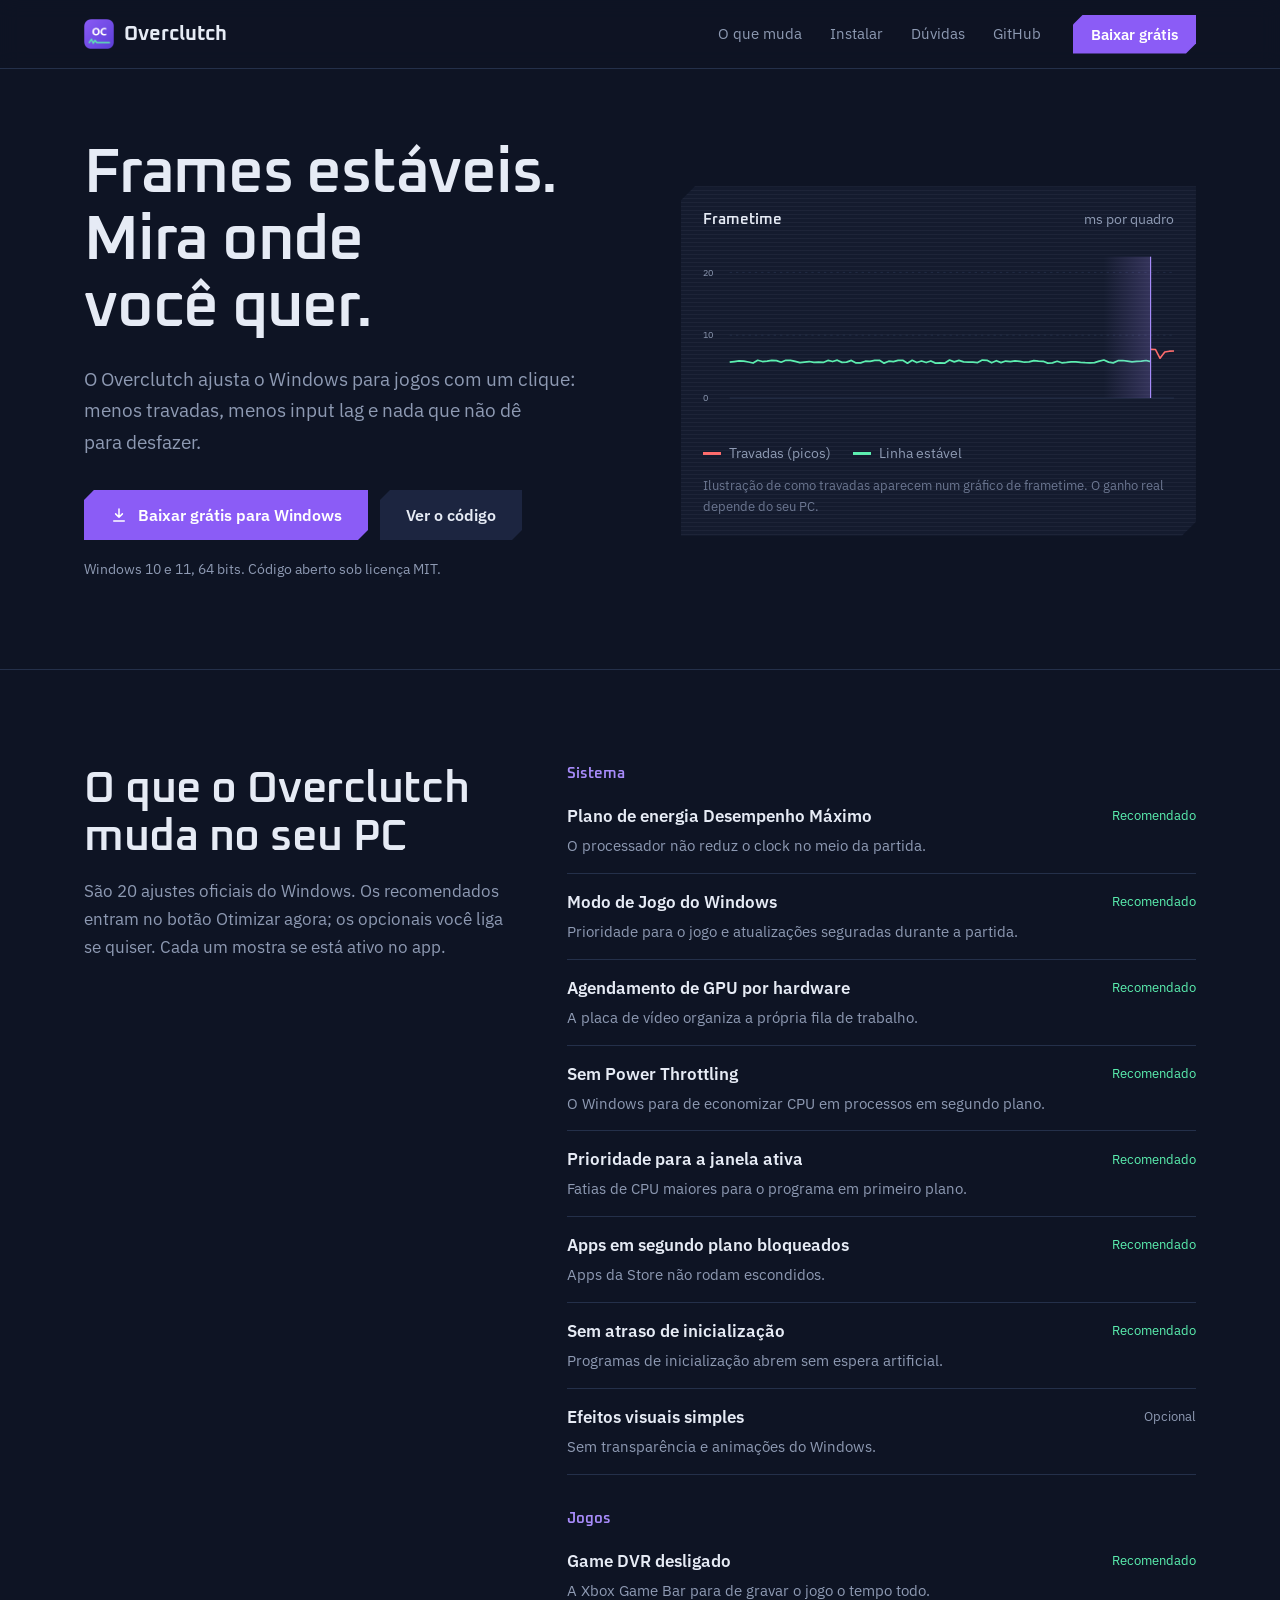
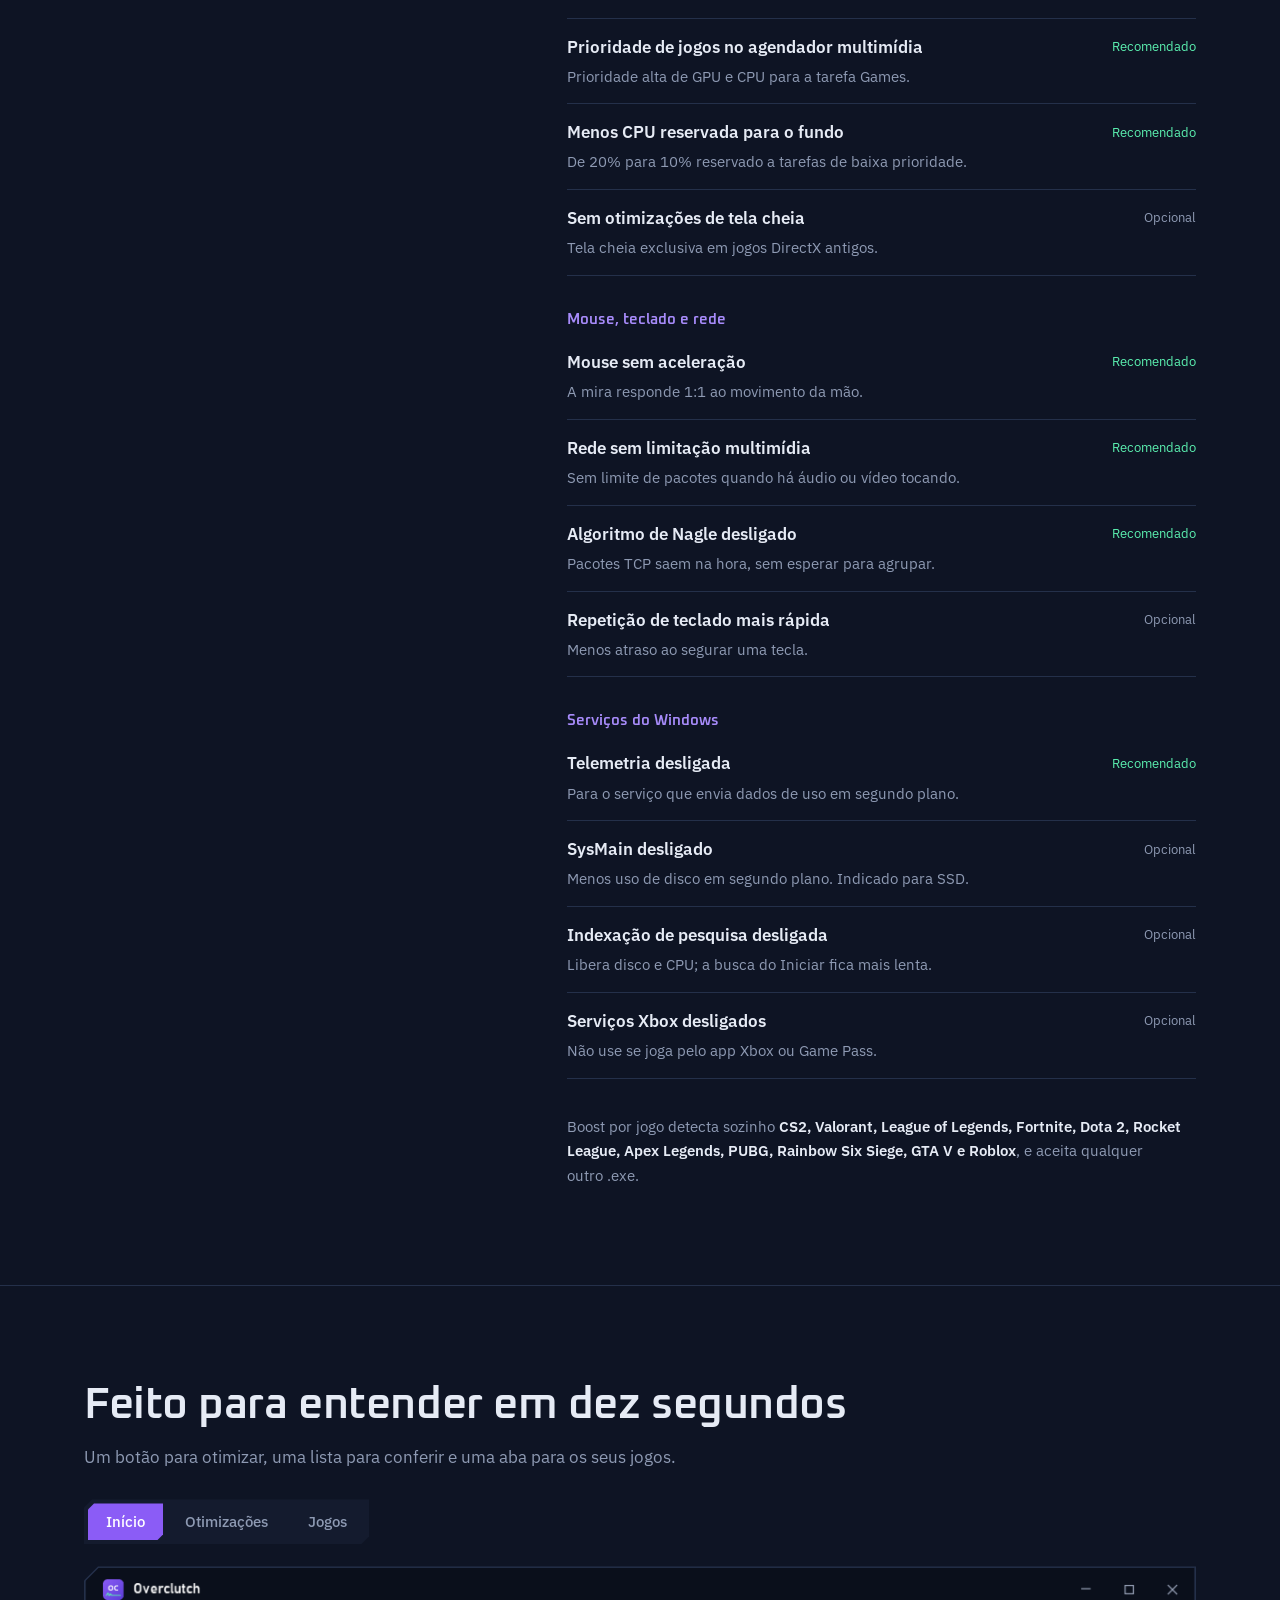
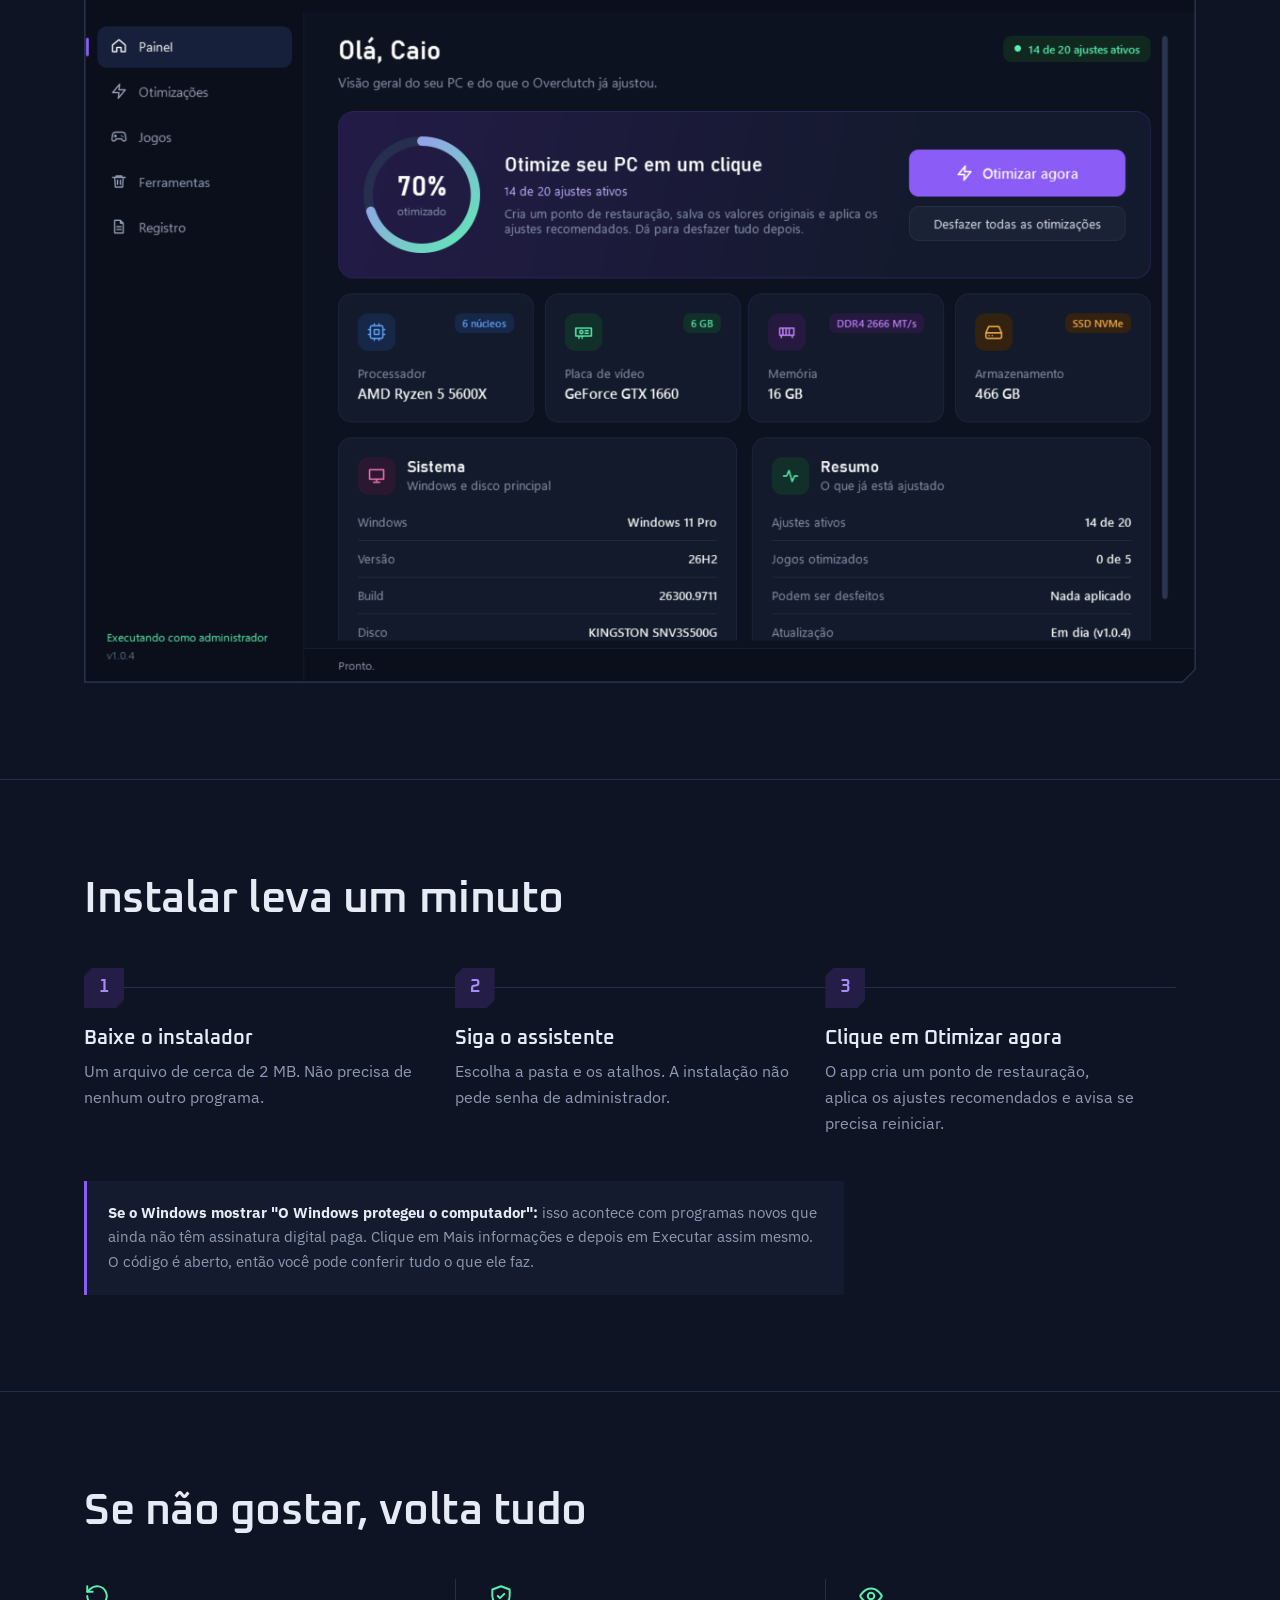
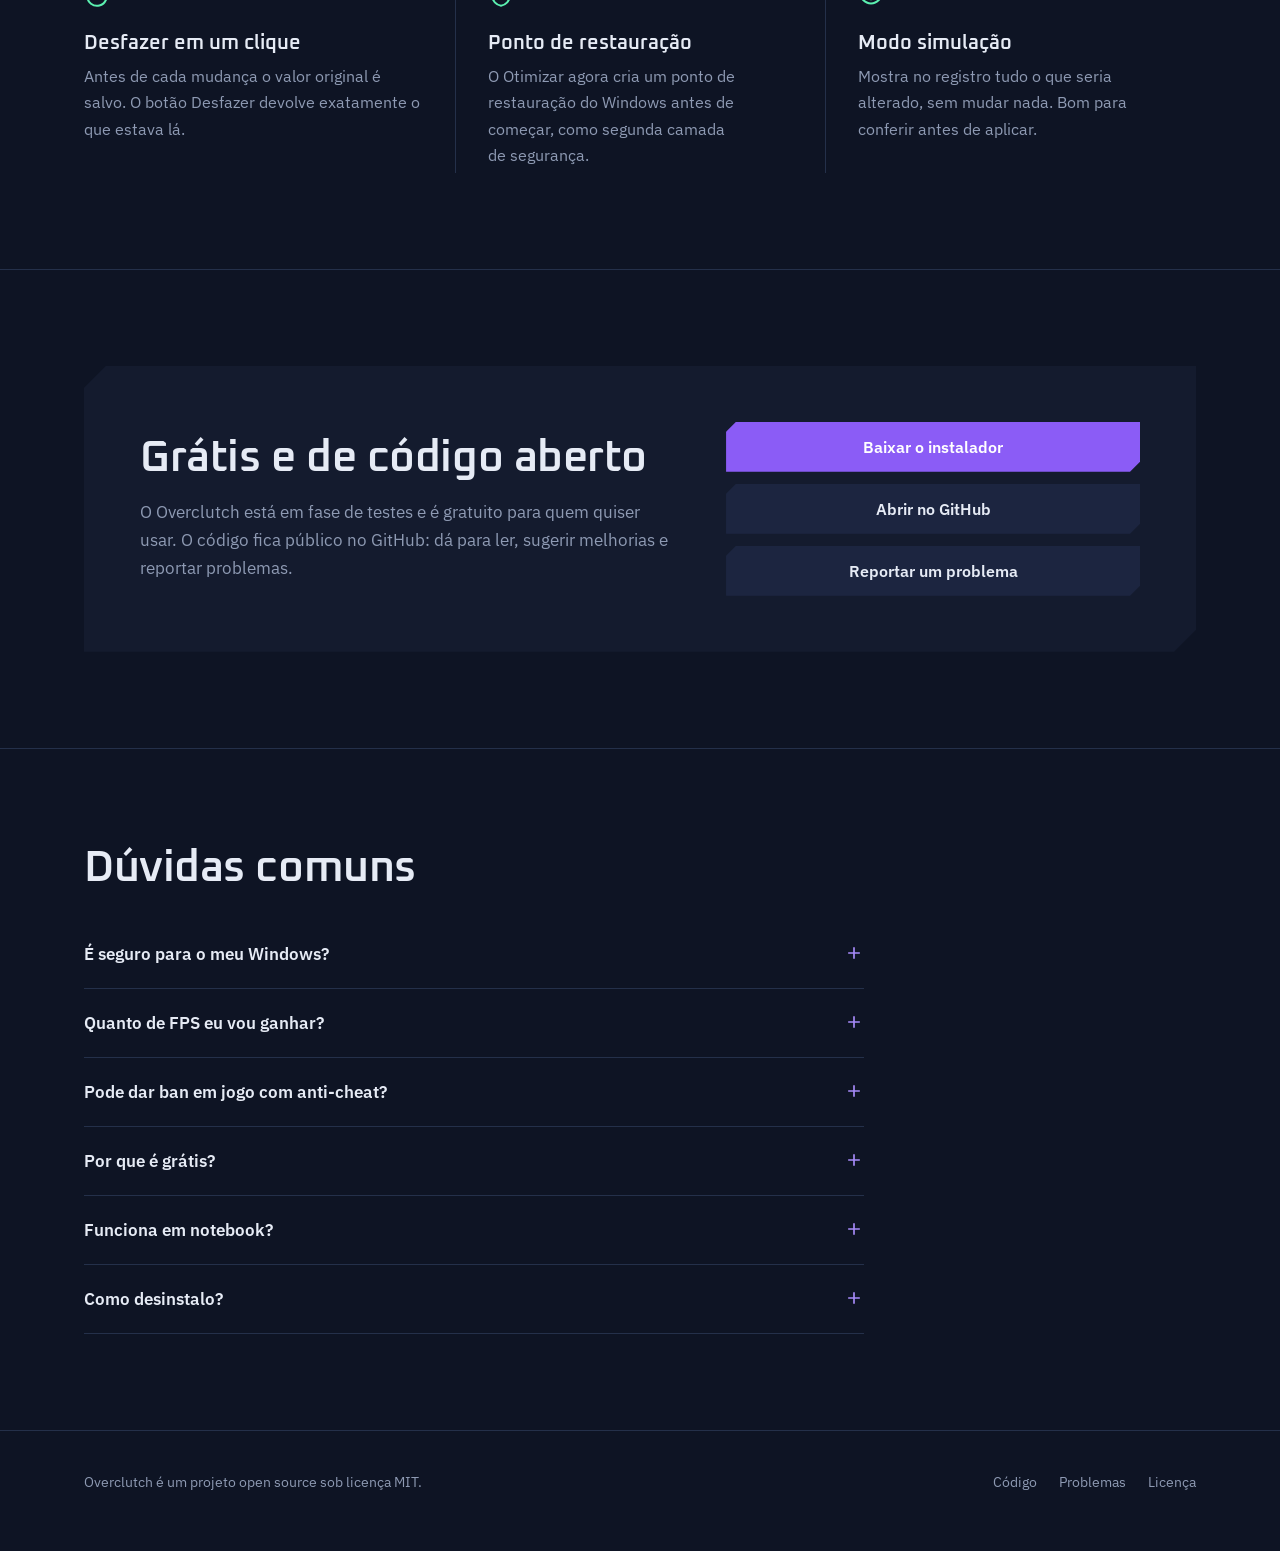
==== site/index.html @ 70cda90b "Nova interface: barra de título própria, Painel com anel e hardware (1.0.5) - Janela sem a moldura p" ====
<!doctype html>
<html lang="pt-BR">
<head>
<meta charset="utf-8">
<meta name="viewport" content="width=device-width, initial-scale=1">
<title>Overclutch: otimizador de Windows para jogos, grátis e open source</title>
<meta name="description" content="Overclutch ajusta o Windows para jogos em um clique: menos travadas, menos input lag e tudo reversível. Grátis e de código aberto.">
<meta property="og:title" content="Overclutch">
<meta property="og:description" content="Otimizador de Windows para jogos. Grátis, open source e 100% reversível.">
<meta property="og:image" content="assets/app-home.png">
<link rel="icon" href="assets/favicon.png">
<link rel="preconnect" href="https://fonts.googleapis.com">
<link rel="preconnect" href="https://fonts.gstatic.com" crossorigin>
<link href="https://fonts.googleapis.com/css2?family=Oxanium:wght@500;600;700&family=IBM+Plex+Sans:wght@400;500;600&display=swap" rel="stylesheet">
<style>
  :root {
    --carbon: #0e1424;
    --carbon-2: #111a2d;
    --panel: #141b2e;
    --line: #24304a;
    --ink: #e6ebf5;
    --muted: #8e9ab3;
    --violet: #8b5cf6;
    --violet-hi: #a78bfa;
    --stable: #5bf0b0;
    --stutter: #ff6b6b;
    --chamfer: 14px;
    --max: 1160px;
  }
  * { box-sizing: border-box; margin: 0; padding: 0; }
  html { scroll-behavior: smooth; }
  body {
    background: var(--carbon);
    color: var(--ink);
    font: 17px/1.65 "IBM Plex Sans", system-ui, sans-serif;
    overflow-x: hidden;
    -webkit-font-smoothing: antialiased;
  }
  img { max-width: 100%; height: auto; display: block; }
  a { color: inherit; }
  :focus-visible { outline: 2px solid var(--violet-hi); outline-offset: 3px; }
  .wrap { max-width: var(--max); margin: 0 auto; padding: 0 24px; }
  h1, h2, h3 { font-family: Oxanium, sans-serif; font-weight: 600; line-height: 1.08; text-wrap: balance; }
  h2 { font-size: clamp(30px, 3.6vw, 44px); letter-spacing: -0.01em; }
  h3 { font-size: 20px; }
  p { text-wrap: pretty; }
  .muted { color: var(--muted); }

  /* Motivo visual: cantos chanfrados, como num painel de HUD */
  .chamfer {
    clip-path: polygon(var(--chamfer) 0, 100% 0, 100% calc(100% - var(--chamfer)), calc(100% - var(--chamfer)) 100%, 0 100%, 0 var(--chamfer));
  }

  .btn {
    --chamfer: 10px;
    display: inline-flex; align-items: center; gap: 10px;
    padding: 15px 26px; font: 600 16px "IBM Plex Sans", sans-serif; text-decoration: none;
    border: 0; cursor: pointer; transition: background-color .15s, color .15s;
  }
  .btn svg { width: 18px; height: 18px; flex: none; }
  .btn-main { background: var(--violet); color: #fff; }
  .btn-main:hover { background: #9d74ff; }
  .btn-alt { background: #1c2540; color: var(--ink); }
  .btn-alt:hover { background: #253154; }

  /* Cabeçalho */
  header { position: sticky; top: 0; z-index: 20; background: rgba(14, 20, 36, .86); backdrop-filter: blur(10px); border-bottom: 1px solid var(--line); }
  .nav { display: flex; align-items: center; gap: 32px; height: 68px; }
  .brand { display: flex; align-items: center; gap: 10px; text-decoration: none; font: 700 20px Oxanium, sans-serif; }
  .brand img { width: 30px; height: 30px; }
  .nav-links { display: flex; gap: 28px; margin-left: auto; font-size: 15px; }
  .nav-links a { text-decoration: none; color: var(--muted); }
  .nav-links a:hover { color: var(--ink); }
  .nav .btn { padding: 10px 18px; font-size: 15px; }
  .menu-btn { display: none; margin-left: auto; background: none; border: 0; color: var(--ink); cursor: pointer; padding: 8px; }
  .menu-btn svg { width: 24px; height: 24px; display: block; }

  /* Hero */
  .hero { padding: 72px 0 88px; }
  .hero-grid { display: grid; grid-template-columns: 1.05fr 1fr; gap: 56px; align-items: center; }
  .hero h1 { font-size: clamp(40px, 4.9vw, 62px); letter-spacing: -0.02em; }
  .hero .lead { margin: 22px 0 32px; font-size: 19px; color: var(--muted); max-width: 32em; }
  .hero-actions { display: flex; gap: 12px; flex-wrap: wrap; }
  .hero-note { margin-top: 18px; font-size: 14px; color: var(--muted); }

  /* Painel do gráfico de frametime */
  .hud {
    position: relative; background: var(--panel); padding: 22px 22px 18px;
  }
  .hud::before {
    content: ""; position: absolute; inset: 0; pointer-events: none;
    background-image: linear-gradient(rgba(142, 154, 179, .07) 1px, transparent 1px);
    background-size: 100% 4px;
  }
  .hud-top { display: flex; justify-content: space-between; align-items: baseline; font-size: 14px; color: var(--muted); margin-bottom: 10px; }
  .hud-top b { font: 600 15px Oxanium, sans-serif; color: var(--ink); }
  .hud svg.graph { width: 100%; height: auto; display: block; overflow: visible; }
  .graph .axis { stroke: var(--line); stroke-width: 1; }
  .graph .axis-label { fill: var(--muted); font: 11px "IBM Plex Sans", sans-serif; }
  .graph .before { fill: none; stroke: var(--stutter); stroke-width: 2; stroke-linejoin: round; }
  .graph .after { fill: none; stroke: var(--stable); stroke-width: 2.2; stroke-linejoin: round; }
  .graph .scan { stroke: var(--violet-hi); stroke-width: 1.5; }
  .graph .scan-glow { fill: url(#scanGlow); }
  .legend { display: flex; gap: 22px; margin-top: 12px; font-size: 14px; color: var(--muted); }
  .legend span { display: inline-flex; align-items: center; gap: 8px; }
  .legend i { width: 18px; height: 3px; display: inline-block; }
  .hud-caption { margin-top: 10px; font-size: 13px; color: #6b7690; }

  /* Seções */
  section { padding: 96px 0; border-top: 1px solid var(--line); }
  .split { display: grid; grid-template-columns: 0.8fr 1.2fr; gap: 64px; align-items: start; }
  .split-head { position: sticky; top: 100px; }
  .split-head p { margin-top: 16px; color: var(--muted); max-width: 26em; }

  /* Lista real de otimizações */
  .tweak-group + .tweak-group { margin-top: 36px; }
  .tweak-group h3 { font-size: 15px; color: var(--violet-hi); font-weight: 600; margin-bottom: 6px; }
  .tweak { display: grid; grid-template-columns: 1fr auto; gap: 4px 20px; padding: 14px 0; border-bottom: 1px solid var(--line); }
  .tweak b { font-weight: 600; }
  .tweak p { grid-column: 1; color: var(--muted); font-size: 15px; }
  .tweak .state { grid-row: 1; grid-column: 2; font-size: 13px; color: var(--stable); white-space: nowrap; align-self: center; }
  .tweak .state.opt { color: var(--muted); }
  .games-line { margin-top: 36px; color: var(--muted); font-size: 15px; }
  .games-line b { color: var(--ink); font-weight: 600; }

  /* Vitrine do app */
  .tabs { display: inline-flex; gap: 4px; padding: 4px; background: var(--panel); margin: 28px 0 22px; --chamfer: 8px; }
  .tab { --chamfer: 6px; background: none; border: 0; color: var(--muted); font: 500 15px "IBM Plex Sans", sans-serif; padding: 9px 18px; cursor: pointer; }
  .tab[aria-selected="true"] { background: var(--violet); color: #fff; }
  .shot { position: relative; background: var(--line); padding: 1px; }
  .shot img { transition: opacity .25s ease; }
  .shot img.swap { opacity: 0; }

  /* Instalação */
  .steps { list-style: none; display: grid; grid-template-columns: repeat(3, 1fr); gap: 0; margin-top: 44px; counter-reset: s; position: relative; }
  .steps::before { content: ""; position: absolute; top: 19px; left: 20px; right: 20px; height: 1px; background: var(--line); }
  .steps li { counter-increment: s; position: relative; padding-right: 32px; }
  .steps li::before {
    content: counter(s); position: relative; display: grid; place-items: center; width: 40px; height: 40px; margin-bottom: 20px;
    background: #241d45; color: var(--violet-hi); font: 600 18px Oxanium, sans-serif;
    clip-path: polygon(8px 0, 100% 0, 100% calc(100% - 8px), calc(100% - 8px) 100%, 0 100%, 0 8px);
  }
  .steps h3 { margin-bottom: 8px; }
  .steps p { color: var(--muted); font-size: 16px; }
  .notice { margin-top: 44px; padding: 20px 24px; background: var(--panel); box-shadow: inset 3px 0 0 var(--violet); font-size: 15px; color: var(--muted); max-width: 760px; }
  .notice b { color: var(--ink); }

  /* Segurança */
  .facts { display: grid; grid-template-columns: repeat(3, 1fr); margin-top: 44px; }
  .fact { padding: 4px 32px; border-left: 1px solid var(--line); }
  .fact:first-child { padding-left: 0; border-left: 0; }
  .fact svg { width: 26px; height: 26px; stroke: var(--stable); fill: none; stroke-width: 1.8; stroke-linecap: round; stroke-linejoin: round; margin-bottom: 16px; }
  .fact h3 { margin-bottom: 8px; }
  .fact p { color: var(--muted); font-size: 16px; }

  /* Open source */
  .oss { background: var(--panel); padding: 56px; --chamfer: 22px; display: grid; grid-template-columns: 1.3fr 1fr; gap: 48px; align-items: center; }
  .oss p { margin-top: 16px; color: var(--muted); }
  .oss-actions { display: flex; flex-direction: column; gap: 12px; align-items: stretch; }
  .oss-actions .btn { justify-content: center; }

  /* FAQ */
  .faq { max-width: 780px; }
  .faq details { border-bottom: 1px solid var(--line); }
  .faq summary { list-style: none; cursor: pointer; padding: 20px 0; font-weight: 600; display: flex; justify-content: space-between; gap: 20px; }
  .faq summary::-webkit-details-marker { display: none; }
  .faq summary svg { width: 20px; height: 20px; flex: none; stroke: var(--violet-hi); fill: none; stroke-width: 2; transition: transform .2s ease; margin-top: 3px; }
  .faq details[open] summary svg { transform: rotate(45deg); }
  .faq details p { color: var(--muted); padding-bottom: 22px; max-width: 40em; }

  footer { border-top: 1px solid var(--line); padding: 40px 0 56px; color: var(--muted); font-size: 14px; }
  .foot { display: flex; justify-content: space-between; gap: 24px; flex-wrap: wrap; }
  .foot nav { display: flex; gap: 22px; flex-wrap: wrap; }
  .foot a { text-decoration: none; }
  .foot a:hover { color: var(--ink); }

  /* Animação de abertura (só no hero) */
  .intro { opacity: 0; transform: translateY(10px); animation: intro .6s ease forwards; }
  .intro-2 { animation-delay: .08s; }
  .intro-3 { animation-delay: .16s; }
  @keyframes intro { to { opacity: 1; transform: none; } }
  @media (prefers-reduced-motion: reduce) {
    html { scroll-behavior: auto; }
    .intro { opacity: 1; transform: none; animation: none; }
    .shot img, .faq summary svg { transition: none; }
  }

  @media (max-width: 960px) {
    .hero-grid, .split, .oss { grid-template-columns: 1fr; }
    .split { gap: 32px; }
    .split-head { position: static; }
    .nav-links {
      display: none; position: absolute; top: 68px; left: 0; right: 0; flex-direction: column; gap: 0; margin: 0;
      background: var(--carbon-2); border-bottom: 1px solid var(--line); padding: 6px 24px 14px;
    }
    .nav-links.open { display: flex; }
    .nav-links a { padding: 12px 0; }
    .menu-btn { display: block; }
    .nav .btn { display: none; }
  }
  @media (max-width: 720px) {
    body { font-size: 16px; }
    section { padding: 72px 0; }
    .hero { padding: 48px 0 64px; }
    .steps, .facts { grid-template-columns: 1fr; gap: 32px; }
    .steps::before { display: none; }
    .steps li { padding-right: 0; }
    .fact { padding: 0; border-left: 0; }
    .oss { padding: 32px 24px; }
    .hero-actions .btn { width: 100%; justify-content: center; }
    .tabs { display: flex; }
    .tab { flex: 1; padding: 9px 6px; }
  }
</style>
</head>
<body>

<header>
  <div class="wrap nav">
    <a href="#" class="brand"><img src="assets/favicon.png" alt="" width="30" height="30">Overclutch</a>
    <nav class="nav-links" id="nav-links" aria-label="Seções">
      <a href="#o-que-muda">O que muda</a>
      <a href="#instalar">Instalar</a>
      <a href="#faq">Dúvidas</a>
      <a class="js-repo" href="#">GitHub</a>
    </nav>
    <a class="btn btn-main chamfer js-download" href="#">Baixar grátis</a>
    <button class="menu-btn" id="menu-btn" aria-label="Abrir menu" aria-expanded="false" aria-controls="nav-links">
      <svg viewBox="0 0 24 24" fill="none" stroke="currentColor" stroke-width="2" stroke-linecap="round"><path d="M4 7h16M4 12h16M4 17h16"/></svg>
    </button>
  </div>
</header>

<main>
  <section class="hero" style="border-top: 0">
    <div class="wrap hero-grid">
      <div>
        <h1 class="intro">Frames estáveis. Mira onde você quer.</h1>
        <p class="lead intro intro-2">O Overclutch ajusta o Windows para jogos com um clique: menos travadas, menos input lag e nada que não dê para desfazer.</p>
        <div class="hero-actions intro intro-3">
          <a class="btn btn-main chamfer js-download" href="#">
            <svg viewBox="0 0 24 24" fill="none" stroke="currentColor" stroke-width="2" stroke-linecap="round" stroke-linejoin="round"><path d="M12 4v11m0 0-4.5-4.5M12 15l4.5-4.5M5 20h14"/></svg>
            Baixar grátis para Windows
          </a>
          <a class="btn btn-alt chamfer js-repo" href="#">Ver o código</a>
        </div>
        <p class="hero-note intro intro-3">Windows 10 e 11, 64 bits. Código aberto sob licença MIT.</p>
      </div>

      <figure class="hud chamfer" aria-label="Gráfico ilustrativo de frametime antes e depois da otimização">
        <div class="hud-top"><b>Frametime</b><span>ms por quadro</span></div>
        <svg class="graph" id="graph" viewBox="0 0 600 240" role="img" aria-hidden="true">
          <defs>
            <linearGradient id="scanGlow" x1="0" x2="1">
              <stop offset="0" stop-color="#a78bfa" stop-opacity="0"/>
              <stop offset="1" stop-color="#a78bfa" stop-opacity=".22"/>
            </linearGradient>
            <!-- A varredura: o recorte "antes" encolhe e o "depois" cresce junto com a linha roxa. -->
            <clipPath id="clipBefore"><rect id="cb" x="34" y="0" width="566" height="240">
              <animate class="sweep" attributeName="x" from="34" to="600" begin="0.9s" dur="1.8s" fill="freeze" calcMode="spline" keyTimes="0;1" keySplines="0.33 1 0.68 1"/>
              <animate class="sweep" attributeName="width" from="566" to="0" begin="0.9s" dur="1.8s" fill="freeze" calcMode="spline" keyTimes="0;1" keySplines="0.33 1 0.68 1"/>
            </rect></clipPath>
            <clipPath id="clipAfter"><rect id="ca" x="0" y="0" width="34" height="240">
              <animate class="sweep" attributeName="width" from="34" to="600" begin="0.9s" dur="1.8s" fill="freeze" calcMode="spline" keyTimes="0;1" keySplines="0.33 1 0.68 1"/>
            </rect></clipPath>
          </defs>
          <line class="axis" x1="34" y1="200" x2="600" y2="200"/>
          <line class="axis" x1="34" y1="120" x2="600" y2="120" stroke-dasharray="3 5"/>
          <line class="axis" x1="34" y1="40" x2="600" y2="40" stroke-dasharray="3 5"/>
          <text class="axis-label" x="0" y="204">0</text>
          <text class="axis-label" x="0" y="124">10</text>
          <text class="axis-label" x="0" y="44">20</text>
          <path class="before" id="lineBefore" clip-path="url(#clipBefore)"/>
          <path class="after" id="lineAfter" clip-path="url(#clipAfter)"/>
          <g id="scanner" opacity="0">
            <animate class="sweep" attributeName="opacity" values="0;1;1;0" keyTimes="0;0.05;0.9;1" begin="0.9s" dur="1.8s" fill="freeze"/>
            <rect class="scan-glow" x="-26" y="20" width="60" height="180"/>
            <line class="scan" x1="34" y1="20" x2="34" y2="200"/>
            <animateTransform class="sweep" attributeName="transform" type="translate" from="0 0" to="566 0" begin="0.9s" dur="1.8s" fill="freeze" calcMode="spline" keyTimes="0;1" keySplines="0.33 1 0.68 1"/>
          </g>
        </svg>
        <div class="legend">
          <span><i style="background: var(--stutter)"></i>Travadas (picos)</span>
          <span><i style="background: var(--stable)"></i>Linha estável</span>
        </div>
        <figcaption class="hud-caption">Ilustração de como travadas aparecem num gráfico de frametime. O ganho real depende do seu PC.</figcaption>
      </figure>
    </div>
  </section>

  <section id="o-que-muda">
    <div class="wrap split">
      <div class="split-head">
        <h2>O que o Overclutch muda no seu PC</h2>
        <p>São 20 ajustes oficiais do Windows. Os recomendados entram no botão Otimizar agora; os opcionais você liga se quiser. Cada um mostra se está ativo no app.</p>
      </div>
      <div id="tweaks"></div>
    </div>
  </section>

  <section>
    <div class="wrap">
      <h2>Feito para entender em dez segundos</h2>
      <p class="muted" style="margin-top: 14px; max-width: 36em">Um botão para otimizar, uma lista para conferir e uma aba para os seus jogos.</p>
      <div class="tabs chamfer" role="tablist" aria-label="Telas do app">
        <button class="tab chamfer" role="tab" aria-selected="true" data-shot="assets/app-home.png" data-alt="Tela inicial do Overclutch">Início</button>
        <button class="tab chamfer" role="tab" aria-selected="false" data-shot="assets/app-tweaks.png" data-alt="Lista de otimizações do Overclutch">Otimizações</button>
        <button class="tab chamfer" role="tab" aria-selected="false" data-shot="assets/app-games.png" data-alt="Tela de jogos do Overclutch">Jogos</button>
      </div>
      <div class="shot chamfer"><img id="shot" class="chamfer" src="assets/app-home.png" alt="Tela inicial do Overclutch" width="2360" height="1520" loading="lazy"></div>
    </div>
  </section>

  <section id="instalar">
    <div class="wrap">
      <h2>Instalar leva um minuto</h2>
      <ol class="steps">
        <li><h3>Baixe o instalador</h3><p>Um arquivo de cerca de 2 MB. Não precisa de nenhum outro programa.</p></li>
        <li><h3>Siga o assistente</h3><p>Escolha a pasta e os atalhos. A instalação não pede senha de administrador.</p></li>
        <li><h3>Clique em Otimizar agora</h3><p>O app cria um ponto de restauração, aplica os ajustes recomendados e avisa se precisa reiniciar.</p></li>
      </ol>
      <p class="notice"><b>Se o Windows mostrar "O Windows protegeu o computador":</b> isso acontece com programas novos que ainda não têm assinatura digital paga. Clique em Mais informações e depois em Executar assim mesmo. O código é aberto, então você pode conferir tudo o que ele faz.</p>
    </div>
  </section>

  <section>
    <div class="wrap">
      <h2>Se não gostar, volta tudo</h2>
      <div class="facts">
        <div class="fact">
          <svg viewBox="0 0 24 24"><path d="M3 12a9 9 0 1 0 3-6.7L3 8"/><path d="M3 3v5h5"/></svg>
          <h3>Desfazer em um clique</h3>
          <p>Antes de cada mudança o valor original é salvo. O botão Desfazer devolve exatamente o que estava lá.</p>
        </div>
        <div class="fact">
          <svg viewBox="0 0 24 24"><path d="M12 3 4 6v6c0 4.5 3.4 8.3 8 9 4.6-.7 8-4.5 8-9V6l-8-3z"/><path d="m9 12 2 2 4-4"/></svg>
          <h3>Ponto de restauração</h3>
          <p>O Otimizar agora cria um ponto de restauração do Windows antes de começar, como segunda camada de segurança.</p>
        </div>
        <div class="fact">
          <svg viewBox="0 0 24 24"><path d="M2 12s3.5-7 10-7 10 7 10 7-3.5 7-10 7S2 12 2 12z"/><circle cx="12" cy="12" r="3"/></svg>
          <h3>Modo simulação</h3>
          <p>Mostra no registro tudo o que seria alterado, sem mudar nada. Bom para conferir antes de aplicar.</p>
        </div>
      </div>
    </div>
  </section>

  <section>
    <div class="wrap">
      <div class="oss chamfer">
        <div>
          <h2>Grátis e de código aberto</h2>
          <p>O Overclutch está em fase de testes e é gratuito para quem quiser usar. O código fica público no GitHub: dá para ler, sugerir melhorias e reportar problemas.</p>
        </div>
        <div class="oss-actions">
          <a class="btn btn-main chamfer js-download" href="#">Baixar o instalador</a>
          <a class="btn btn-alt chamfer js-repo" href="#">Abrir no GitHub</a>
          <a class="btn btn-alt chamfer js-issues" href="#">Reportar um problema</a>
        </div>
      </div>
    </div>
  </section>

  <section id="faq">
    <div class="wrap">
      <h2 style="margin-bottom: 28px">Dúvidas comuns</h2>
      <div class="faq" id="faq-list"></div>
    </div>
  </section>
</main>

<footer>
  <div class="wrap foot">
    <span>Overclutch é um projeto open source sob licença MIT.</span>
    <nav aria-label="Links">
      <a class="js-repo" href="#">Código</a>
      <a class="js-issues" href="#">Problemas</a>
      <a class="js-license" href="#">Licença</a>
    </nav>
  </div>
</footer>

<script>
  // ===================== CONFIGURAÇÃO: edite aqui =====================
  const CONFIG = {
    repo: "https://github.com/freitasscaio/overclutch",
    // O workflow do GitHub publica o instalador com este nome em cada versão.
    download: "https://github.com/freitasscaio/overclutch/releases/latest/download/Overclutch-Setup.exe",
  };
  // ====================================================================

  const $ = (s) => document.querySelector(s);
  const esc = (s) => String(s).replace(/[&<>"]/g, (c) => ({ "&": "&amp;", "<": "&lt;", ">": "&gt;", '"': "&quot;" })[c]);
  const setHref = (cls, url) => document.querySelectorAll(cls).forEach((a) => (a.href = url));
  setHref(".js-download", CONFIG.download);
  setHref(".js-repo", CONFIG.repo);
  setHref(".js-issues", CONFIG.repo + "/issues");
  setHref(".js-license", CONFIG.repo + "/blob/main/LICENSE");

  // Mesmo catálogo de src/Tweaks.ps1 (rec = entra no "Otimizar agora").
  const TWEAKS = [
    ["Sistema", [
      ["Plano de energia Desempenho Máximo", "O processador não reduz o clock no meio da partida.", 1],
      ["Modo de Jogo do Windows", "Prioridade para o jogo e atualizações seguradas durante a partida.", 1],
      ["Agendamento de GPU por hardware", "A placa de vídeo organiza a própria fila de trabalho.", 1],
      ["Sem Power Throttling", "O Windows para de economizar CPU em processos em segundo plano.", 1],
      ["Prioridade para a janela ativa", "Fatias de CPU maiores para o programa em primeiro plano.", 1],
      ["Apps em segundo plano bloqueados", "Apps da Store não rodam escondidos.", 1],
      ["Sem atraso de inicialização", "Programas de inicialização abrem sem espera artificial.", 1],
      ["Efeitos visuais simples", "Sem transparência e animações do Windows.", 0],
    ]],
    ["Jogos", [
      ["Game DVR desligado", "A Xbox Game Bar para de gravar o jogo o tempo todo.", 1],
      ["Prioridade de jogos no agendador multimídia", "Prioridade alta de GPU e CPU para a tarefa Games.", 1],
      ["Menos CPU reservada para o fundo", "De 20% para 10% reservado a tarefas de baixa prioridade.", 1],
      ["Sem otimizações de tela cheia", "Tela cheia exclusiva em jogos DirectX antigos.", 0],
    ]],
    ["Mouse, teclado e rede", [
      ["Mouse sem aceleração", "A mira responde 1:1 ao movimento da mão.", 1],
      ["Rede sem limitação multimídia", "Sem limite de pacotes quando há áudio ou vídeo tocando.", 1],
      ["Algoritmo de Nagle desligado", "Pacotes TCP saem na hora, sem esperar para agrupar.", 1],
      ["Repetição de teclado mais rápida", "Menos atraso ao segurar uma tecla.", 0],
    ]],
    ["Serviços do Windows", [
      ["Telemetria desligada", "Para o serviço que envia dados de uso em segundo plano.", 1],
      ["SysMain desligado", "Menos uso de disco em segundo plano. Indicado para SSD.", 0],
      ["Indexação de pesquisa desligada", "Libera disco e CPU; a busca do Iniciar fica mais lenta.", 0],
      ["Serviços Xbox desligados", "Não use se joga pelo app Xbox ou Game Pass.", 0],
    ]],
  ];
  $("#tweaks").innerHTML = TWEAKS.map(([group, items]) => `
    <div class="tweak-group"><h3>${esc(group)}</h3>
      ${items.map(([name, desc, rec]) => `
        <div class="tweak"><b>${esc(name)}</b><span class="state ${rec ? "" : "opt"}">${rec ? "Recomendado" : "Opcional"}</span><p>${esc(desc)}</p></div>`).join("")}
    </div>`).join("") +
    `<p class="games-line">Boost por jogo detecta sozinho <b>CS2, Valorant, League of Legends, Fortnite, Dota 2, Rocket League, Apex Legends, PUBG, Rainbow Six Siege, GTA V e Roblox</b>, e aceita qualquer outro .exe.</p>`;

  const FAQ = [
    ["É seguro para o meu Windows?", "O Overclutch só muda configurações oficiais do Windows: registro, plano de energia e serviços. Ele salva cada valor original antes de mudar e cria um ponto de restauração. O botão Desfazer todas as otimizações volta tudo como era."],
    ["Quanto de FPS eu vou ganhar?", "Depende do PC. Quem usa o Windows como veio de fábrica, notebook ou muitos programas em segundo plano costuma notar mais. Em PCs já ajustados, a diferença aparece mais como estabilidade e menos input lag do que em FPS médio. Meça no mesmo jogo, antes e depois."],
    ["Pode dar ban em jogo com anti-cheat?", "O Overclutch não abre, modifica nem injeta nada nos jogos. Ele mexe só em configurações do Windows, as mesmas que você poderia mudar manualmente."],
    ["Por que é grátis?", "O projeto está em fase de testes e é de código aberto. Usar, estudar e modificar o código é livre pela licença MIT."],
    ["Funciona em notebook?", "Sim. O boost por jogo força a placa de vídeo dedicada, o que ajuda em notebooks com duas placas. O plano Desempenho Máximo gasta mais bateria, então jogue na tomada."],
    ["Como desinstalo?", "Pelo Windows, em Configurações, Aplicativos instalados, Overclutch. O desinstalador pergunta se você quer reverter as otimizações antes de remover o programa."],
  ];
  const plus = '<svg viewBox="0 0 24 24" aria-hidden="true"><path d="M12 5v14M5 12h14"/></svg>';
  $("#faq-list").innerHTML = FAQ.map(([q, a]) => `<details><summary>${esc(q)}${plus}</summary><p>${esc(a)}</p></details>`).join("");

  // Abas da vitrine (troca com um fade curto)
  document.querySelectorAll(".tab").forEach((tab) => tab.addEventListener("click", () => {
    document.querySelectorAll(".tab").forEach((t) => t.setAttribute("aria-selected", t === tab));
    const img = $("#shot");
    if (img.getAttribute("src") === tab.dataset.shot) return;
    img.classList.add("swap");
    setTimeout(() => {
      const show = () => img.classList.remove("swap");
      img.onload = show;
      img.src = tab.dataset.shot; img.alt = tab.dataset.alt;
      if (img.complete) show();
      setTimeout(show, 700); // nunca deixa a imagem escondida se o load não vier
    }, 180);
  }));

  // Menu no celular
  const menuBtn = $("#menu-btn"), links = $("#nav-links");
  menuBtn.addEventListener("click", () => menuBtn.setAttribute("aria-expanded", links.classList.toggle("open")));
  links.querySelectorAll("a").forEach((a) => a.addEventListener("click", () => {
    links.classList.remove("open"); menuBtn.setAttribute("aria-expanded", false);
  }));

  // Gráfico de frametime: linha com picos que a varredura deixa estável.
  (function graph() {
    const X0 = 34, X1 = 600, Y0 = 200, PX_PER_MS = 8, N = 96;
    let seed = 7;
    const rand = () => ((seed = (seed * 16807) % 2147483647) / 2147483647);
    const before = [], after = [];
    for (let i = 0; i < N; i++) {
      let b = 7 + (rand() - 0.5) * 1.6;
      if (i % 13 === 5 || i % 29 === 17) b = 15 + rand() * 9;     // travadas
      else if (rand() < 0.08) b += 3 + rand() * 3;                  // micro-travadas
      before.push(b);
      after.push(5.8 + (rand() - 0.5) * 0.5);
    }
    const toPath = (arr) => arr.map((v, i) => {
      const x = X0 + (i / (N - 1)) * (X1 - X0), y = Y0 - v * PX_PER_MS;
      return (i ? "L" : "M") + x.toFixed(1) + " " + y.toFixed(1);
    }).join("");
    $("#lineBefore").setAttribute("d", toPath(before));
    $("#lineAfter").setAttribute("d", toPath(after));

    // A varredura é SMIL (roda sem JS). Com "reduzir movimento", mostra direto o estado final.
    if (matchMedia("(prefers-reduced-motion: reduce)").matches) {
      document.querySelectorAll(".sweep").forEach((a) => a.remove());
      $("#cb").setAttribute("width", 0);
      $("#ca").setAttribute("width", 600);
    }
  })();
</script>
</body>
</html>
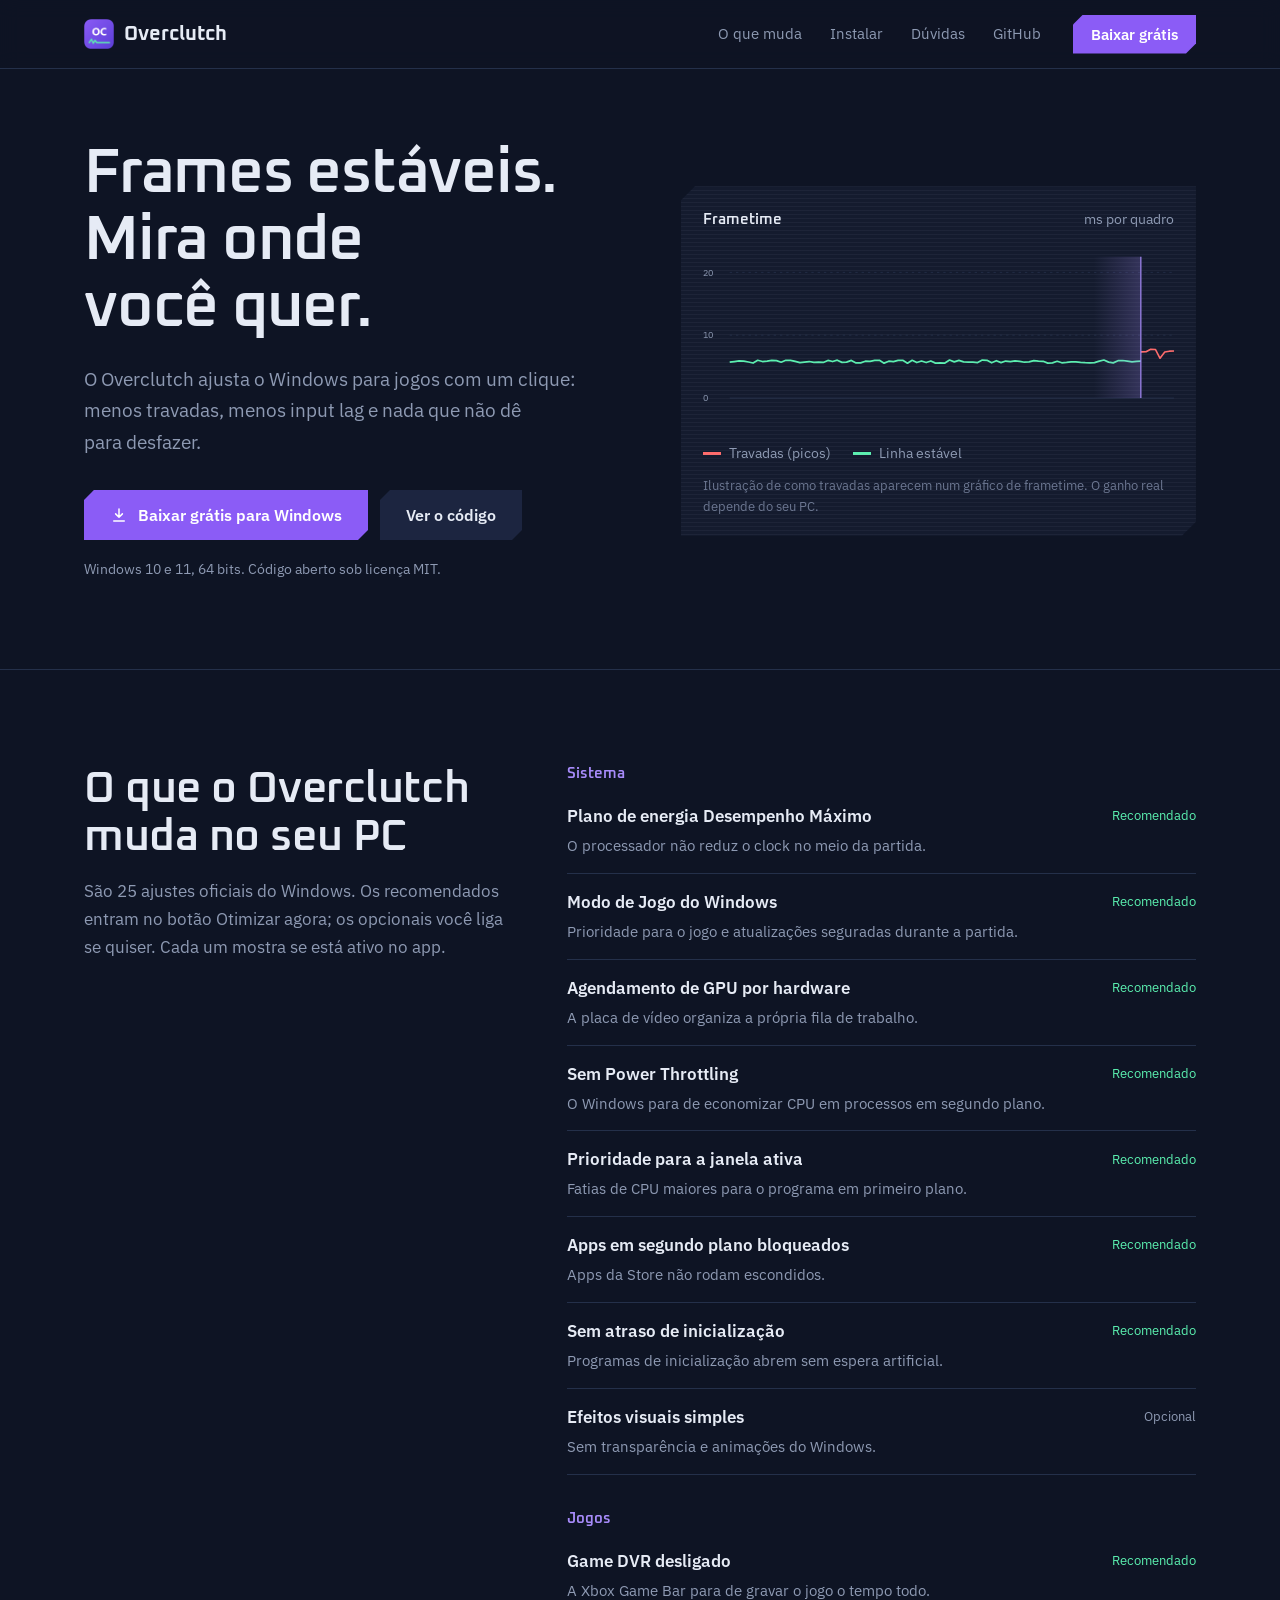
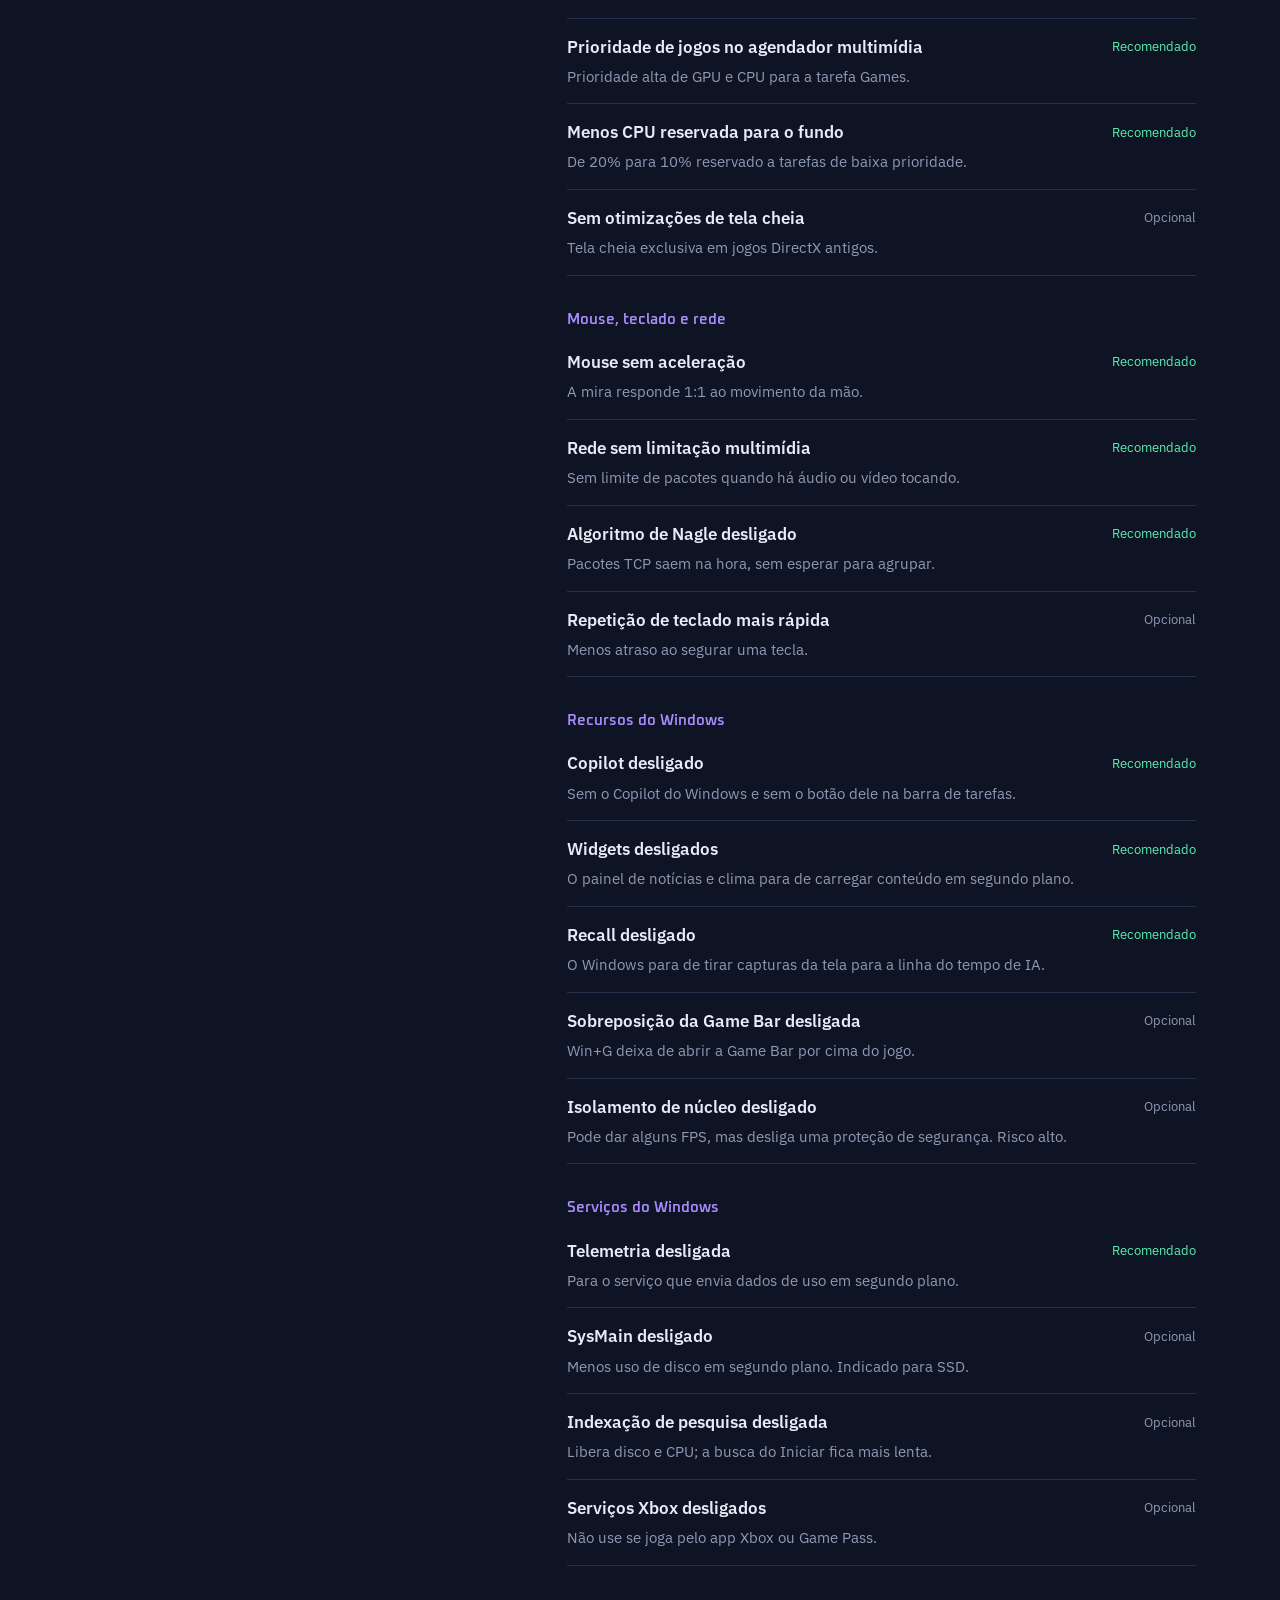
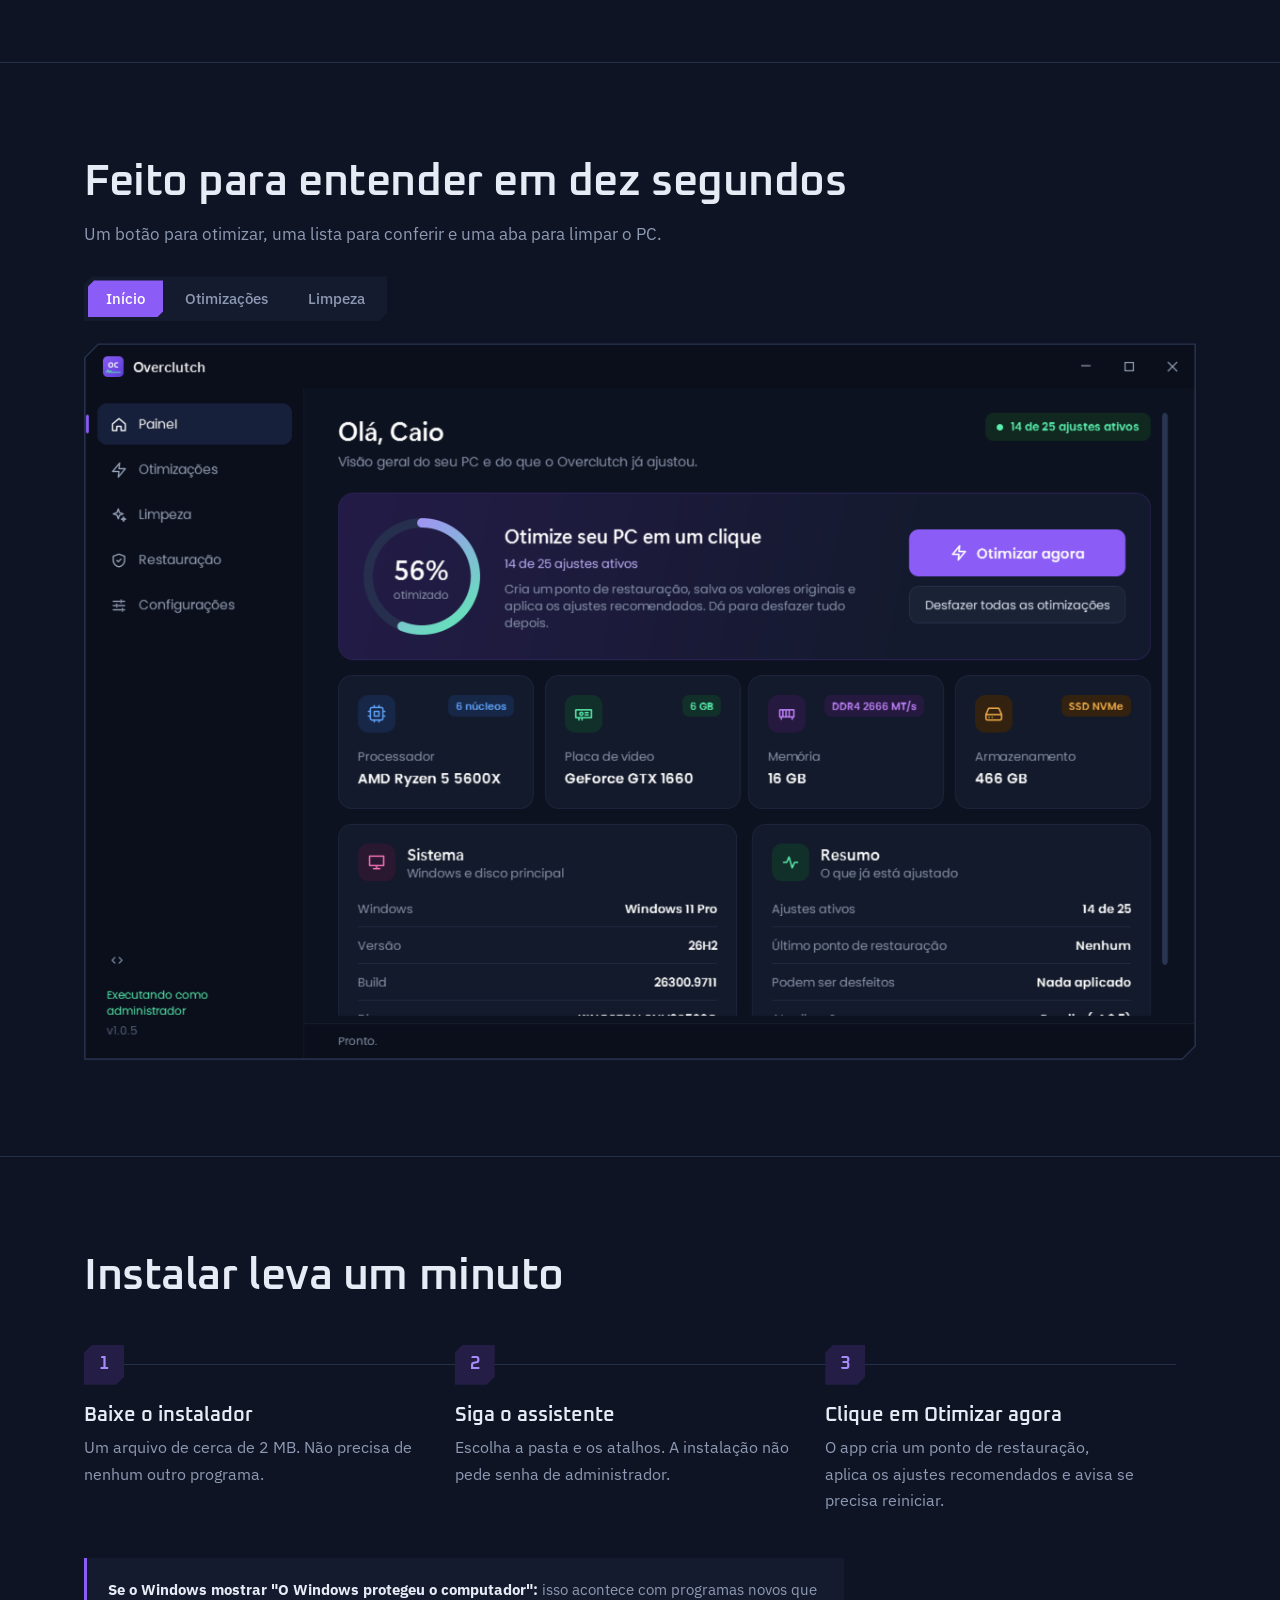
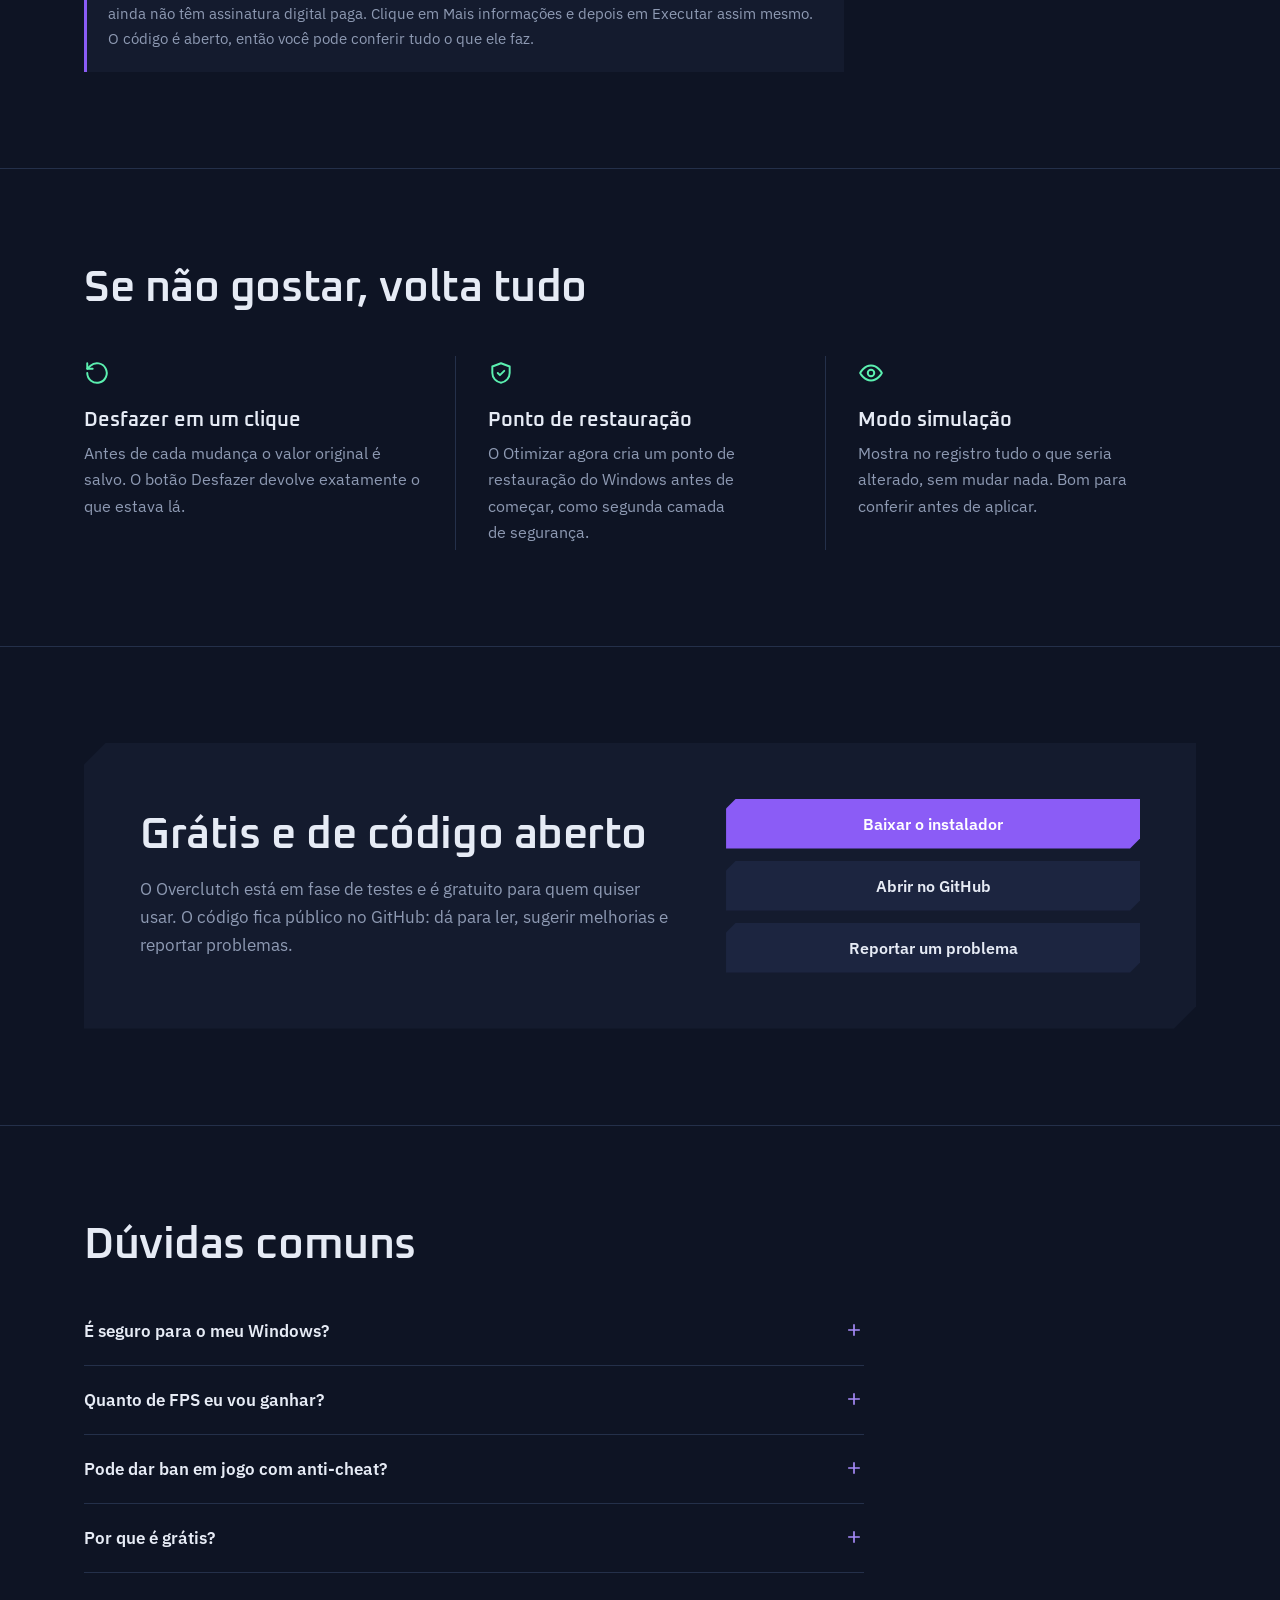
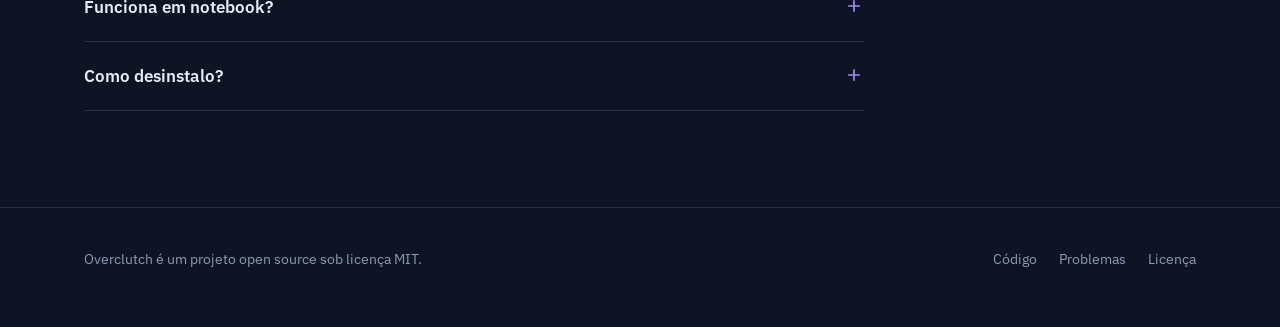
==== commit 27bebce0: "Fonte Poppins, abas Limpeza, Restauração e Configurações; sai Jogos (1.0.5) - Poppins (OFL) embutida" ====
--- a/site/index.html
+++ b/site/index.html
@@ -120,9 +120,7 @@
   .tweak p { grid-column: 1; color: var(--muted); font-size: 15px; }
   .tweak .state { grid-row: 1; grid-column: 2; font-size: 13px; color: var(--stable); white-space: nowrap; align-self: center; }
   .tweak .state.opt { color: var(--muted); }
-  .games-line { margin-top: 36px; color: var(--muted); font-size: 15px; }
-  .games-line b { color: var(--ink); font-weight: 600; }
-
+    
   /* Vitrine do app */
   .tabs { display: inline-flex; gap: 4px; padding: 4px; background: var(--panel); margin: 28px 0 22px; --chamfer: 8px; }
   .tab { --chamfer: 6px; background: none; border: 0; color: var(--muted); font: 500 15px "IBM Plex Sans", sans-serif; padding: 9px 18px; cursor: pointer; }
@@ -292,7 +290,7 @@
     <div class="wrap split">
       <div class="split-head">
         <h2>O que o Overclutch muda no seu PC</h2>
-        <p>São 20 ajustes oficiais do Windows. Os recomendados entram no botão Otimizar agora; os opcionais você liga se quiser. Cada um mostra se está ativo no app.</p>
+        <p>São 25 ajustes oficiais do Windows. Os recomendados entram no botão Otimizar agora; os opcionais você liga se quiser. Cada um mostra se está ativo no app.</p>
       </div>
       <div id="tweaks"></div>
     </div>
@@ -301,11 +299,11 @@
   <section>
     <div class="wrap">
       <h2>Feito para entender em dez segundos</h2>
-      <p class="muted" style="margin-top: 14px; max-width: 36em">Um botão para otimizar, uma lista para conferir e uma aba para os seus jogos.</p>
+      <p class="muted" style="margin-top: 14px; max-width: 36em">Um botão para otimizar, uma lista para conferir e uma aba para limpar o PC.</p>
       <div class="tabs chamfer" role="tablist" aria-label="Telas do app">
         <button class="tab chamfer" role="tab" aria-selected="true" data-shot="assets/app-home.png" data-alt="Tela inicial do Overclutch">Início</button>
         <button class="tab chamfer" role="tab" aria-selected="false" data-shot="assets/app-tweaks.png" data-alt="Lista de otimizações do Overclutch">Otimizações</button>
-        <button class="tab chamfer" role="tab" aria-selected="false" data-shot="assets/app-games.png" data-alt="Tela de jogos do Overclutch">Jogos</button>
+        <button class="tab chamfer" role="tab" aria-selected="false" data-shot="assets/app-clean.png" data-alt="Tela de limpeza do Overclutch">Limpeza</button>
       </div>
       <div class="shot chamfer"><img id="shot" class="chamfer" src="assets/app-home.png" alt="Tela inicial do Overclutch" width="2360" height="1520" loading="lazy"></div>
     </div>
@@ -422,6 +420,13 @@
       ["Algoritmo de Nagle desligado", "Pacotes TCP saem na hora, sem esperar para agrupar.", 1],
       ["Repetição de teclado mais rápida", "Menos atraso ao segurar uma tecla.", 0],
     ]],
+    ["Recursos do Windows", [
+      ["Copilot desligado", "Sem o Copilot do Windows e sem o botão dele na barra de tarefas.", 1],
+      ["Widgets desligados", "O painel de notícias e clima para de carregar conteúdo em segundo plano.", 1],
+      ["Recall desligado", "O Windows para de tirar capturas da tela para a linha do tempo de IA.", 1],
+      ["Sobreposição da Game Bar desligada", "Win+G deixa de abrir a Game Bar por cima do jogo.", 0],
+      ["Isolamento de núcleo desligado", "Pode dar alguns FPS, mas desliga uma proteção de segurança. Risco alto.", 0],
+    ]],
     ["Serviços do Windows", [
       ["Telemetria desligada", "Para o serviço que envia dados de uso em segundo plano.", 1],
       ["SysMain desligado", "Menos uso de disco em segundo plano. Indicado para SSD.", 0],
@@ -433,15 +438,14 @@
     <div class="tweak-group"><h3>${esc(group)}</h3>
       ${items.map(([name, desc, rec]) => `
         <div class="tweak"><b>${esc(name)}</b><span class="state ${rec ? "" : "opt"}">${rec ? "Recomendado" : "Opcional"}</span><p>${esc(desc)}</p></div>`).join("")}
-    </div>`).join("") +
-    `<p class="games-line">Boost por jogo detecta sozinho <b>CS2, Valorant, League of Legends, Fortnite, Dota 2, Rocket League, Apex Legends, PUBG, Rainbow Six Siege, GTA V e Roblox</b>, e aceita qualquer outro .exe.</p>`;
+    </div>`).join("") ;
 
   const FAQ = [
     ["É seguro para o meu Windows?", "O Overclutch só muda configurações oficiais do Windows: registro, plano de energia e serviços. Ele salva cada valor original antes de mudar e cria um ponto de restauração. O botão Desfazer todas as otimizações volta tudo como era."],
     ["Quanto de FPS eu vou ganhar?", "Depende do PC. Quem usa o Windows como veio de fábrica, notebook ou muitos programas em segundo plano costuma notar mais. Em PCs já ajustados, a diferença aparece mais como estabilidade e menos input lag do que em FPS médio. Meça no mesmo jogo, antes e depois."],
     ["Pode dar ban em jogo com anti-cheat?", "O Overclutch não abre, modifica nem injeta nada nos jogos. Ele mexe só em configurações do Windows, as mesmas que você poderia mudar manualmente."],
     ["Por que é grátis?", "O projeto está em fase de testes e é de código aberto. Usar, estudar e modificar o código é livre pela licença MIT."],
-    ["Funciona em notebook?", "Sim. O boost por jogo força a placa de vídeo dedicada, o que ajuda em notebooks com duas placas. O plano Desempenho Máximo gasta mais bateria, então jogue na tomada."],
+    ["Funciona em notebook?", "Sim. Os ajustes valem para qualquer PC com Windows 10 ou 11. O plano Desempenho Máximo gasta mais bateria, então jogue na tomada."],
     ["Como desinstalo?", "Pelo Windows, em Configurações, Aplicativos instalados, Overclutch. O desinstalador pergunta se você quer reverter as otimizações antes de remover o programa."],
   ];
   const plus = '<svg viewBox="0 0 24 24" aria-hidden="true"><path d="M12 5v14M5 12h14"/></svg>';
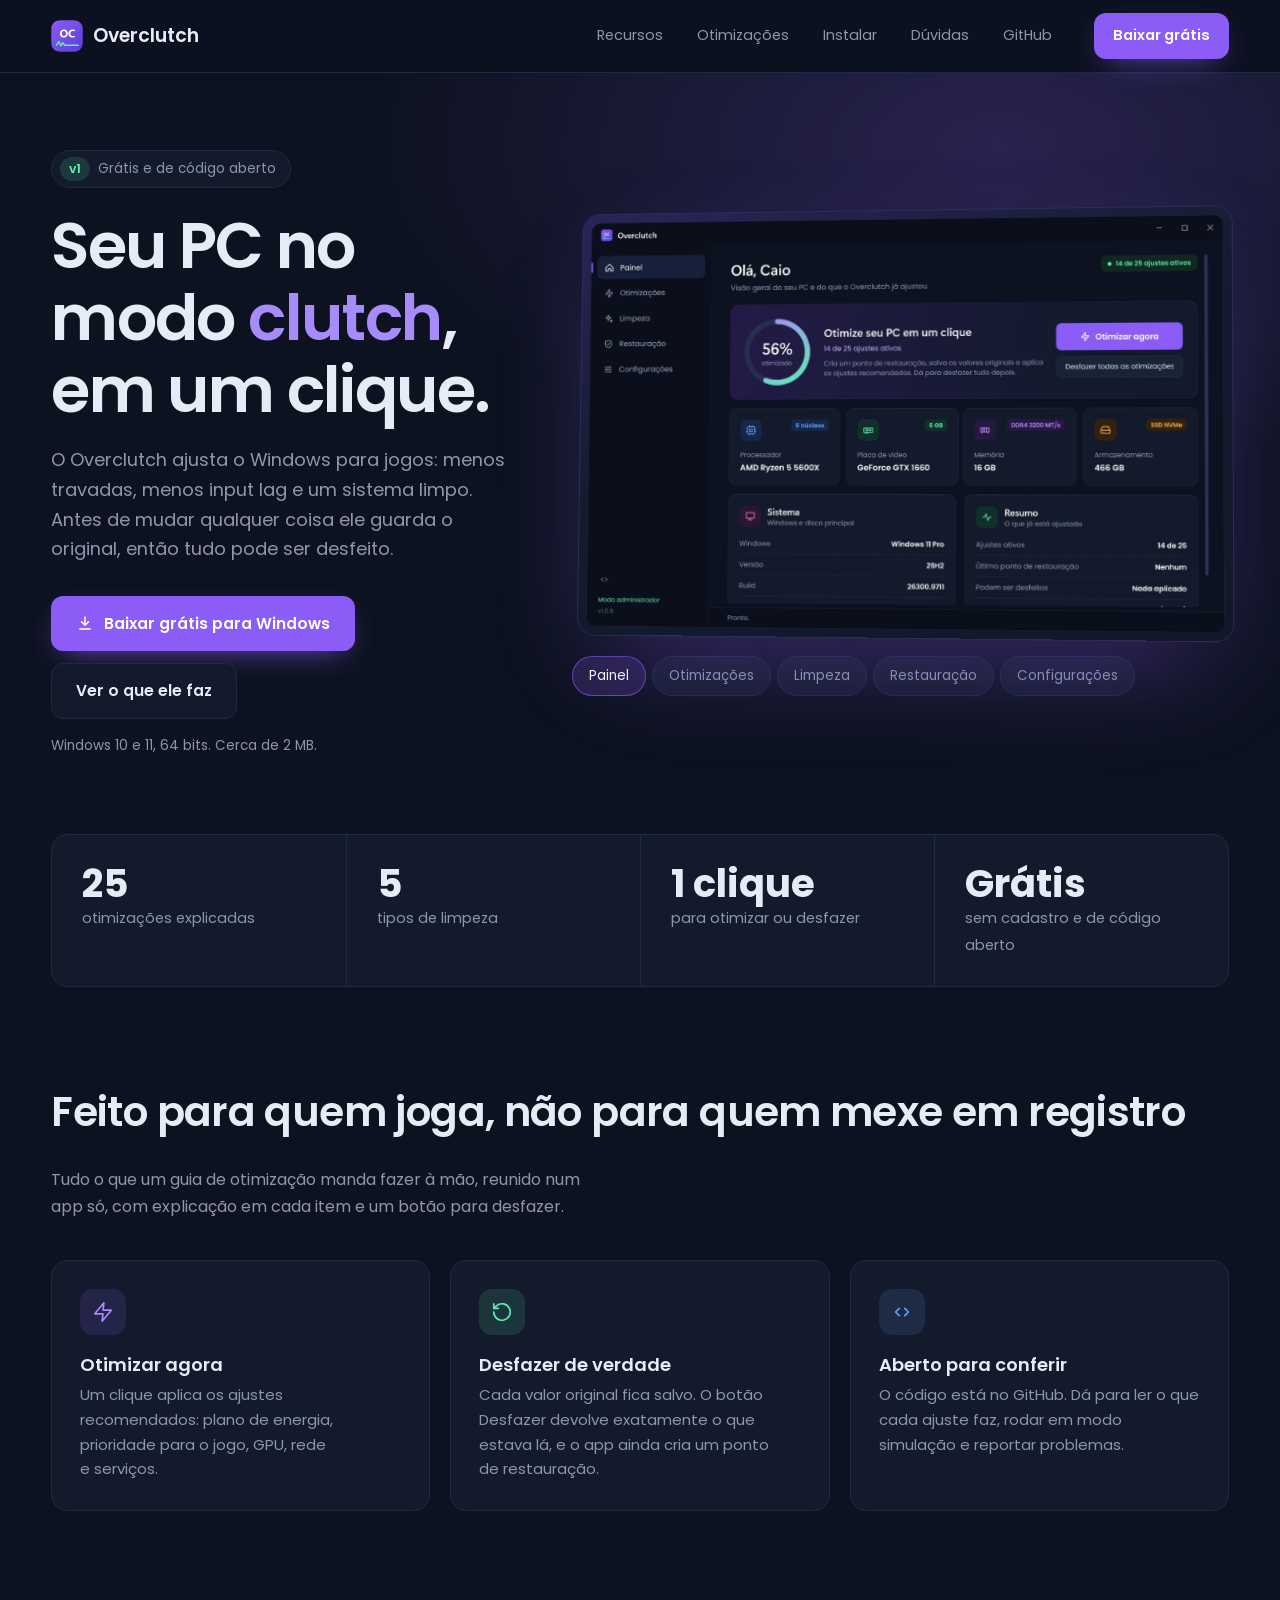
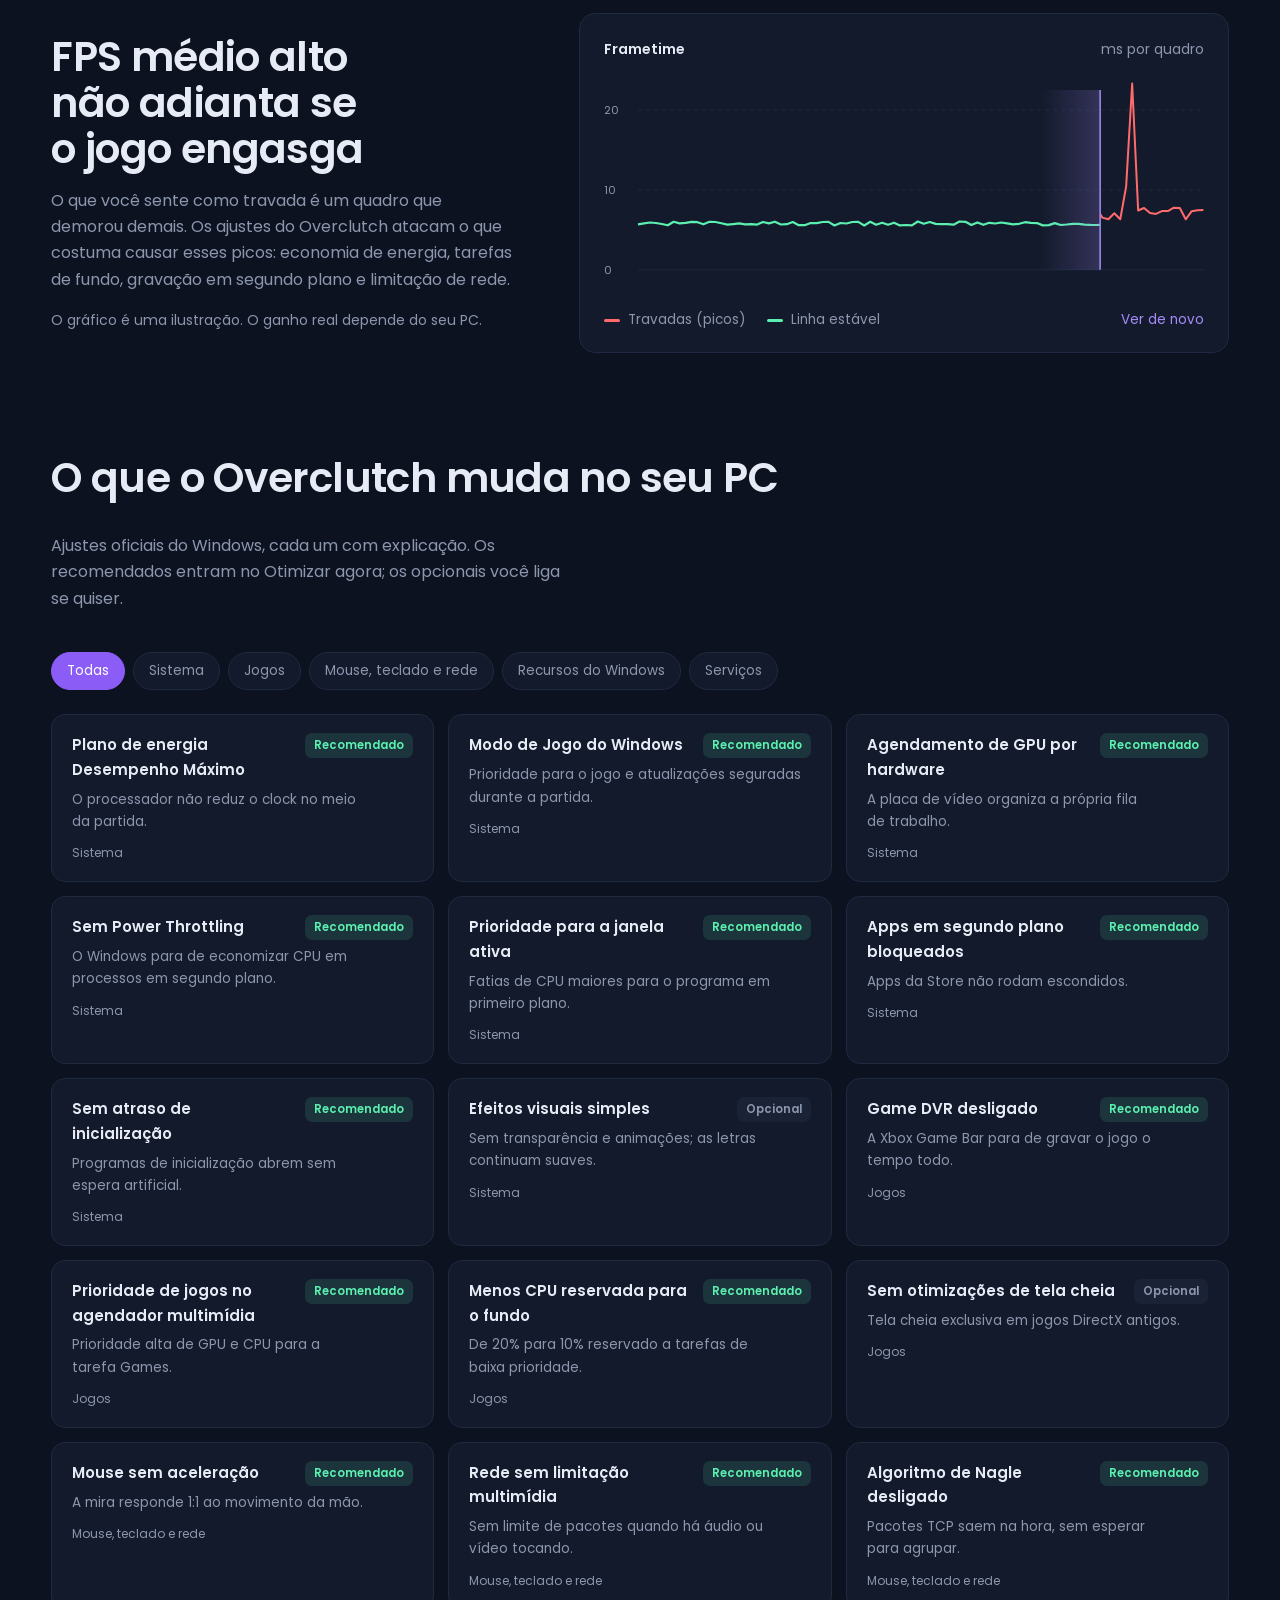
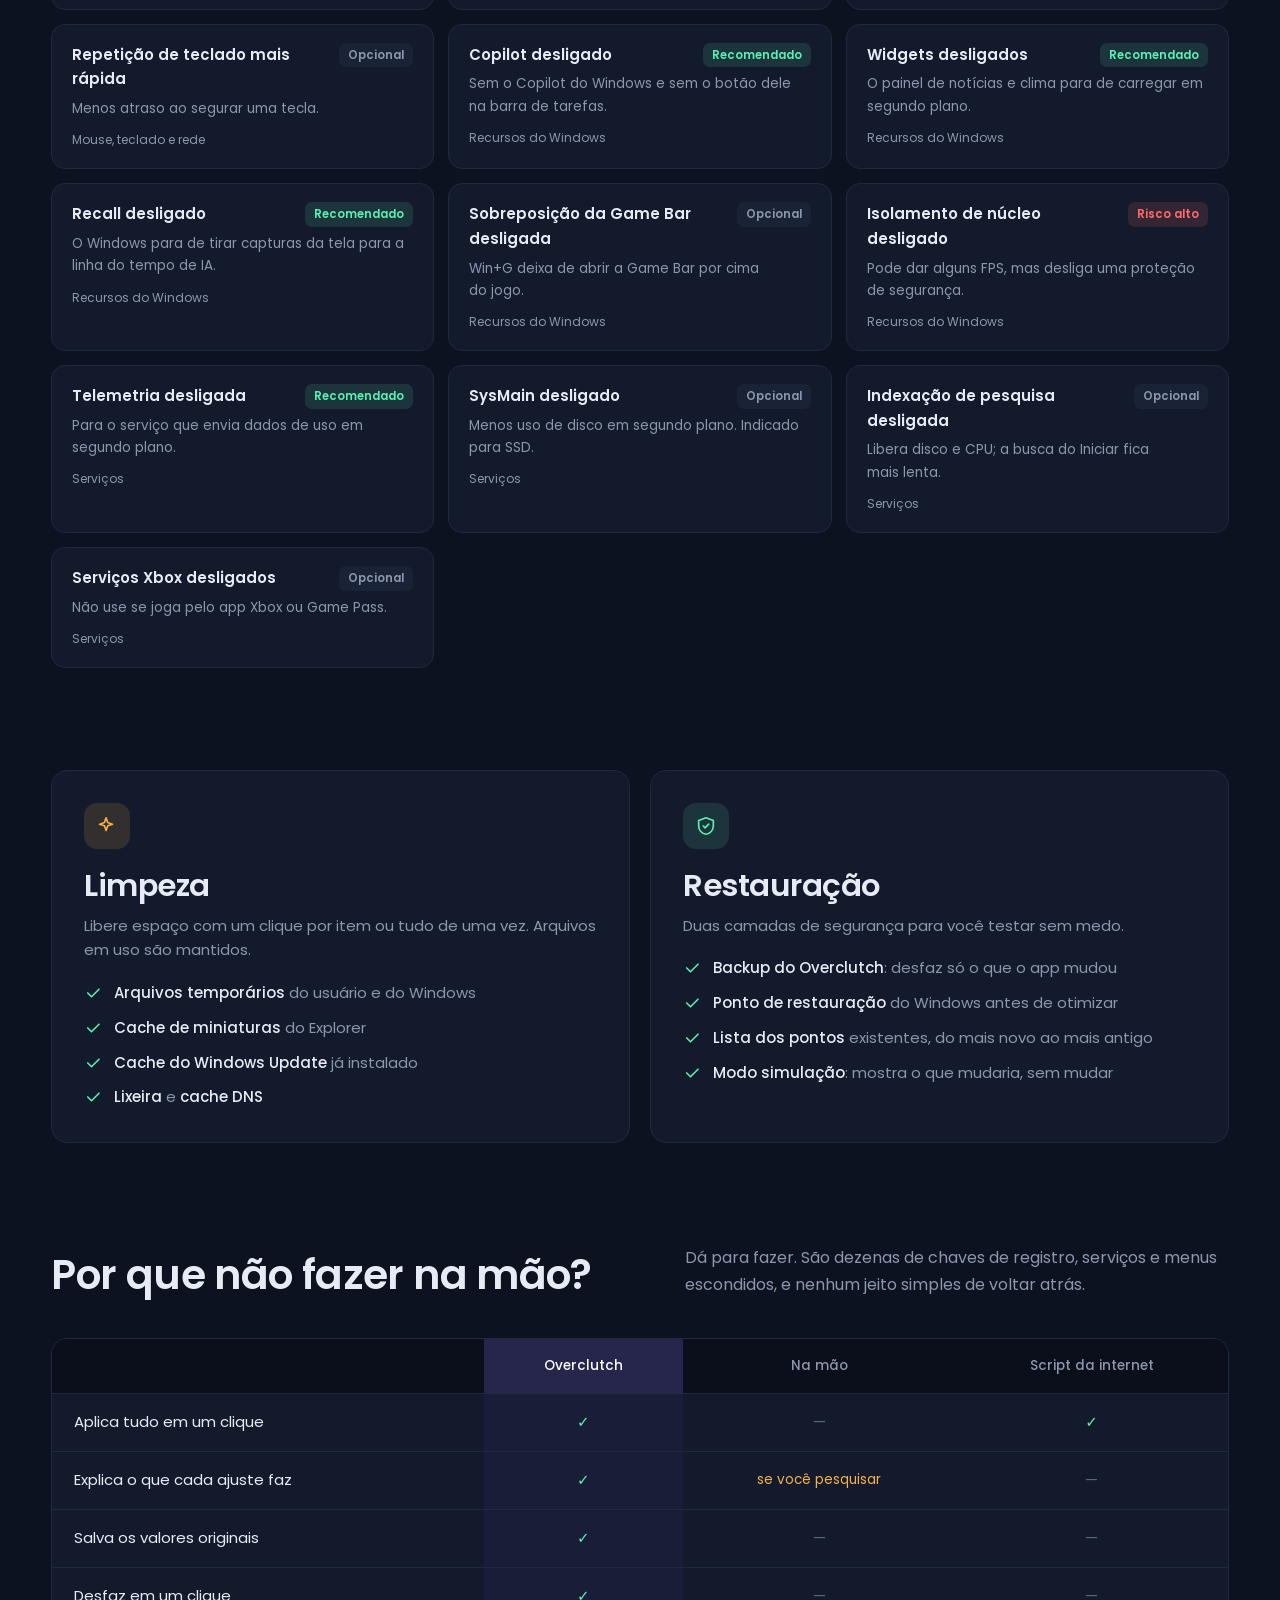
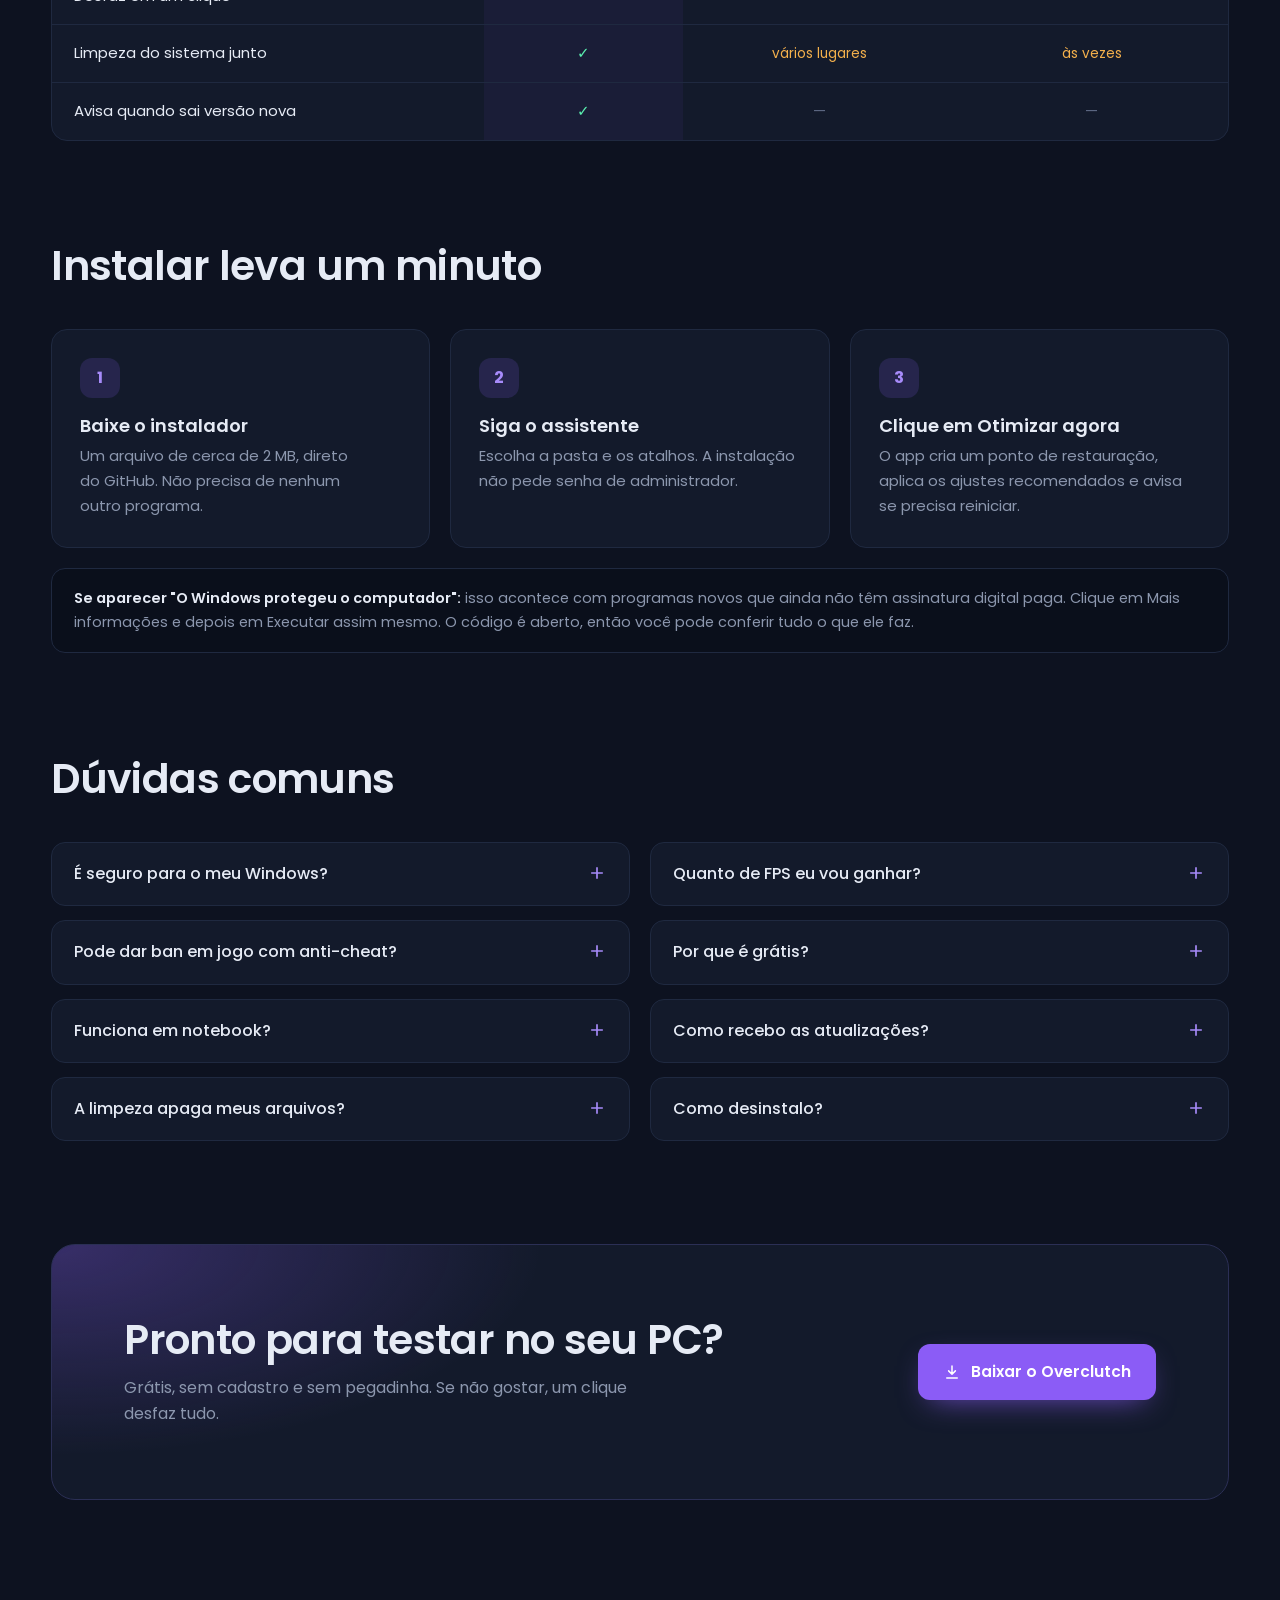
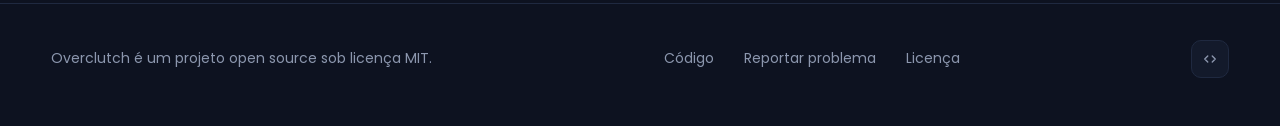
==== commit c5e69230: "Site refeito: layout largo, vitrine com as 5 telas e filtros - Container de até 1440 px: texto do to" ====
--- a/site/index.html
+++ b/site/index.html
@@ -4,210 +4,257 @@
 <meta charset="utf-8">
 <meta name="viewport" content="width=device-width, initial-scale=1">
 <title>Overclutch: otimizador de Windows para jogos, grátis e open source</title>
-<meta name="description" content="Overclutch ajusta o Windows para jogos em um clique: menos travadas, menos input lag e tudo reversível. Grátis e de código aberto.">
+<meta name="description" content="Overclutch ajusta o Windows para jogos em um clique: menos travadas, menos input lag, limpeza do sistema e tudo reversível. Grátis e de código aberto.">
 <meta property="og:title" content="Overclutch">
 <meta property="og:description" content="Otimizador de Windows para jogos. Grátis, open source e 100% reversível.">
-<meta property="og:image" content="assets/app-home.png">
+<meta property="og:image" content="assets/app-home.jpg">
+<meta name="theme-color" content="#0D1220">
 <link rel="icon" href="assets/favicon.png">
 <link rel="preconnect" href="https://fonts.googleapis.com">
 <link rel="preconnect" href="https://fonts.gstatic.com" crossorigin>
-<link href="https://fonts.googleapis.com/css2?family=Oxanium:wght@500;600;700&family=IBM+Plex+Sans:wght@400;500;600&display=swap" rel="stylesheet">
+<link href="https://fonts.googleapis.com/css2?family=Poppins:wght@400;500;600;700&display=swap" rel="stylesheet">
 <style>
   :root {
-    --carbon: #0e1424;
-    --carbon-2: #111a2d;
-    --panel: #141b2e;
-    --line: #24304a;
+    --bg: #0d1220;
+    --bg-2: #0a0f1b;
+    --panel: #131a2b;
+    --panel-2: #182036;
+    --line: #1f2940;
     --ink: #e6ebf5;
-    --muted: #8e9ab3;
+    --muted: #8c97ae;
     --violet: #8b5cf6;
     --violet-hi: #a78bfa;
     --stable: #5bf0b0;
     --stutter: #ff6b6b;
-    --chamfer: 14px;
-    --max: 1160px;
+    --amber: #f5b14c;
+    --blue: #60a5fa;
+    --pink: #f472b6;
+    --radius: 16px;
+    --max: 1440px;
+    --gutter: clamp(20px, 4vw, 64px);
   }
   * { box-sizing: border-box; margin: 0; padding: 0; }
   html { scroll-behavior: smooth; }
   body {
-    background: var(--carbon);
+    background: var(--bg);
     color: var(--ink);
-    font: 17px/1.65 "IBM Plex Sans", system-ui, sans-serif;
+    font: 16px/1.65 Poppins, system-ui, sans-serif;
     overflow-x: hidden;
     -webkit-font-smoothing: antialiased;
   }
   img { max-width: 100%; height: auto; display: block; }
   a { color: inherit; }
-  :focus-visible { outline: 2px solid var(--violet-hi); outline-offset: 3px; }
-  .wrap { max-width: var(--max); margin: 0 auto; padding: 0 24px; }
-  h1, h2, h3 { font-family: Oxanium, sans-serif; font-weight: 600; line-height: 1.08; text-wrap: balance; }
-  h2 { font-size: clamp(30px, 3.6vw, 44px); letter-spacing: -0.01em; }
-  h3 { font-size: 20px; }
+  button { font: inherit; color: inherit; }
+  :focus-visible { outline: 2px solid var(--violet-hi); outline-offset: 3px; border-radius: 6px; }
+  .wrap { max-width: var(--max); margin: 0 auto; padding: 0 var(--gutter); }
+  h1, h2, h3 { line-height: 1.12; font-weight: 600; text-wrap: balance; }
+  h2 { font-size: clamp(28px, 3.2vw, 44px); letter-spacing: -0.015em; }
+  h3 { font-size: 18px; }
   p { text-wrap: pretty; }
   .muted { color: var(--muted); }
-
-  /* Motivo visual: cantos chanfrados, como num painel de HUD */
-  .chamfer {
-    clip-path: polygon(var(--chamfer) 0, 100% 0, 100% calc(100% - var(--chamfer)), calc(100% - var(--chamfer)) 100%, 0 100%, 0 var(--chamfer));
-  }
-
+  section { padding: clamp(64px, 8vw, 112px) 0; }
+  .section-head { display: flex; justify-content: space-between; align-items: end; gap: 32px; flex-wrap: wrap; margin-bottom: 40px; }
+  .section-head p { color: var(--muted); max-width: 34em; }
+
+  /* Botões */
   .btn {
-    --chamfer: 10px;
-    display: inline-flex; align-items: center; gap: 10px;
-    padding: 15px 26px; font: 600 16px "IBM Plex Sans", sans-serif; text-decoration: none;
-    border: 0; cursor: pointer; transition: background-color .15s, color .15s;
+    display: inline-flex; align-items: center; justify-content: center; gap: 10px;
+    padding: 14px 24px; border-radius: 12px; font-weight: 600; font-size: 15.5px; text-decoration: none;
+    border: 1px solid transparent; cursor: pointer; transition: background-color .15s, border-color .15s, transform .15s;
   }
   .btn svg { width: 18px; height: 18px; flex: none; }
-  .btn-main { background: var(--violet); color: #fff; }
-  .btn-main:hover { background: #9d74ff; }
-  .btn-alt { background: #1c2540; color: var(--ink); }
-  .btn-alt:hover { background: #253154; }
+  .btn-main { background: var(--violet); color: #fff; box-shadow: 0 10px 30px -12px rgba(139, 92, 246, .8); }
+  .btn-main:hover { background: #9b74f8; transform: translateY(-1px); }
+  .btn-alt { background: var(--panel); border-color: var(--line); }
+  .btn-alt:hover { background: var(--panel-2); }
 
   /* Cabeçalho */
-  header { position: sticky; top: 0; z-index: 20; background: rgba(14, 20, 36, .86); backdrop-filter: blur(10px); border-bottom: 1px solid var(--line); }
-  .nav { display: flex; align-items: center; gap: 32px; height: 68px; }
-  .brand { display: flex; align-items: center; gap: 10px; text-decoration: none; font: 700 20px Oxanium, sans-serif; }
-  .brand img { width: 30px; height: 30px; }
-  .nav-links { display: flex; gap: 28px; margin-left: auto; font-size: 15px; }
-  .nav-links a { text-decoration: none; color: var(--muted); }
-  .nav-links a:hover { color: var(--ink); }
-  .nav .btn { padding: 10px 18px; font-size: 15px; }
-  .menu-btn { display: none; margin-left: auto; background: none; border: 0; color: var(--ink); cursor: pointer; padding: 8px; }
+  header { position: sticky; top: 0; z-index: 30; background: rgba(13, 18, 32, .82); backdrop-filter: blur(12px); border-bottom: 1px solid var(--line); }
+  .nav { display: flex; align-items: center; gap: 28px; height: 72px; }
+  .brand { display: flex; align-items: center; gap: 10px; text-decoration: none; font-weight: 600; font-size: 19px; }
+  .brand img { width: 32px; height: 32px; border-radius: 9px; }
+  .nav-links { display: flex; gap: 6px; margin-left: auto; }
+  .nav-links a { text-decoration: none; color: var(--muted); font-size: 14.5px; padding: 8px 14px; border-radius: 999px; transition: background-color .15s, color .15s; }
+  .nav-links a:hover { color: var(--ink); background: var(--panel); }
+  .nav .btn { padding: 10px 18px; font-size: 14.5px; }
+  .menu-btn { display: none; margin-left: auto; background: none; border: 0; cursor: pointer; padding: 8px; }
   .menu-btn svg { width: 24px; height: 24px; display: block; }
 
   /* Hero */
-  .hero { padding: 72px 0 88px; }
-  .hero-grid { display: grid; grid-template-columns: 1.05fr 1fr; gap: 56px; align-items: center; }
-  .hero h1 { font-size: clamp(40px, 4.9vw, 62px); letter-spacing: -0.02em; }
-  .hero .lead { margin: 22px 0 32px; font-size: 19px; color: var(--muted); max-width: 32em; }
-  .hero-actions { display: flex; gap: 12px; flex-wrap: wrap; }
-  .hero-note { margin-top: 18px; font-size: 14px; color: var(--muted); }
-
-  /* Painel do gráfico de frametime */
-  .hud {
-    position: relative; background: var(--panel); padding: 22px 22px 18px;
-  }
-  .hud::before {
-    content: ""; position: absolute; inset: 0; pointer-events: none;
-    background-image: linear-gradient(rgba(142, 154, 179, .07) 1px, transparent 1px);
-    background-size: 100% 4px;
-  }
-  .hud-top { display: flex; justify-content: space-between; align-items: baseline; font-size: 14px; color: var(--muted); margin-bottom: 10px; }
-  .hud-top b { font: 600 15px Oxanium, sans-serif; color: var(--ink); }
-  .hud svg.graph { width: 100%; height: auto; display: block; overflow: visible; }
-  .graph .axis { stroke: var(--line); stroke-width: 1; }
-  .graph .axis-label { fill: var(--muted); font: 11px "IBM Plex Sans", sans-serif; }
+  .hero { padding: clamp(40px, 6vw, 80px) 0 clamp(48px, 6vw, 88px); position: relative; }
+  .hero::before {
+    content: ""; position: absolute; inset: 0 0 auto 0; height: 720px; z-index: -1; pointer-events: none;
+    background: radial-gradient(900px 480px at 78% 10%, rgba(139, 92, 246, .22), transparent 70%);
+  }
+  .hero-grid { display: grid; grid-template-columns: minmax(0, 5fr) minmax(0, 7fr); gap: clamp(32px, 4vw, 72px); align-items: center; }
+  .pill { display: inline-flex; align-items: center; gap: 8px; padding: 6px 14px 6px 8px; border-radius: 999px; background: var(--panel); border: 1px solid var(--line); font-size: 13.5px; color: var(--muted); }
+  .pill b { background: rgba(91, 240, 176, .14); color: var(--stable); padding: 2px 9px; border-radius: 999px; font-weight: 600; font-size: 12.5px; }
+  .hero h1 { font-size: clamp(40px, 5vw, 68px); letter-spacing: -0.025em; margin: 22px 0 20px; }
+  .hero h1 span { color: var(--violet-hi); }
+  .hero .lead { font-size: clamp(16.5px, 1.4vw, 19px); color: var(--muted); max-width: 32em; }
+  .hero-actions { display: flex; gap: 12px; flex-wrap: wrap; margin-top: 32px; }
+  .hero-note { margin-top: 16px; font-size: 13.5px; color: var(--muted); }
+
+  /* Vitrine do app */
+  .showcase { perspective: 1800px; }
+  .frame {
+    border-radius: 18px; padding: 8px; background: linear-gradient(160deg, #2a2457, #151b2f 45%, #11182a);
+    border: 1px solid #2b2f55; box-shadow: 0 40px 100px -30px rgba(139, 92, 246, .45), 0 20px 40px -20px rgba(0, 0, 0, .6);
+    transform: rotateY(-6deg) rotateX(3deg); transform-style: preserve-3d; transition: transform .5s cubic-bezier(.2, .7, .2, 1);
+  }
+  .frame img { border-radius: 12px; transition: opacity .25s ease; }
+  .frame img.swap { opacity: 0; }
+  .tabs { display: flex; gap: 6px; margin-top: 18px; overflow-x: auto; scrollbar-width: none; padding-bottom: 2px; }
+  .tabs::-webkit-scrollbar { display: none; }
+  .tab {
+    flex: none; background: var(--panel); border: 1px solid var(--line); color: var(--muted);
+    padding: 8px 16px; border-radius: 999px; font-size: 13.5px; cursor: pointer; transition: background-color .15s, color .15s, border-color .15s;
+  }
+  .tab:hover { color: var(--ink); }
+  .tab[aria-selected="true"] { background: rgba(139, 92, 246, .18); border-color: rgba(139, 92, 246, .6); color: #fff; }
+
+  /* Fatos */
+  .facts { display: grid; grid-template-columns: repeat(4, 1fr); border: 1px solid var(--line); border-radius: var(--radius); background: var(--panel); overflow: hidden; }
+  .fact { padding: 28px 30px; border-left: 1px solid var(--line); }
+  .fact:first-child { border-left: 0; }
+  .fact b { display: block; font-size: clamp(30px, 3vw, 40px); font-weight: 700; line-height: 1.1; }
+  .fact span { color: var(--muted); font-size: 14.5px; }
+
+  /* Cartões de recursos */
+  .cards { display: grid; grid-template-columns: repeat(3, 1fr); gap: 20px; }
+  .card { background: var(--panel); border: 1px solid var(--line); border-radius: var(--radius); padding: 28px; transition: border-color .2s; }
+  .card:hover { border-color: #2e3a5c; }
+  .icon { width: 46px; height: 46px; border-radius: 13px; display: grid; place-items: center; margin-bottom: 20px; }
+  .icon svg { width: 22px; height: 22px; fill: none; stroke-width: 1.8; stroke-linecap: round; stroke-linejoin: round; }
+  .card h3 { margin-bottom: 8px; }
+  .card p { color: var(--muted); font-size: 15px; }
+
+  /* Gráfico de frametime */
+  .split { display: grid; grid-template-columns: minmax(0, 5fr) minmax(0, 7fr); gap: clamp(32px, 5vw, 80px); align-items: center; }
+  .split p { color: var(--muted); margin-top: 16px; max-width: 32em; }
+  .hud { background: var(--panel); border: 1px solid var(--line); border-radius: var(--radius); padding: 24px 24px 20px; }
+  .hud-top { display: flex; justify-content: space-between; font-size: 14px; color: var(--muted); margin-bottom: 8px; }
+  .hud-top b { color: var(--ink); font-weight: 600; }
+  .graph { width: 100%; height: auto; display: block; }
+  .graph .axis { stroke: var(--line); }
+  .graph .axis-label { fill: var(--muted); font: 11px Poppins, sans-serif; }
   .graph .before { fill: none; stroke: var(--stutter); stroke-width: 2; stroke-linejoin: round; }
   .graph .after { fill: none; stroke: var(--stable); stroke-width: 2.2; stroke-linejoin: round; }
   .graph .scan { stroke: var(--violet-hi); stroke-width: 1.5; }
-  .graph .scan-glow { fill: url(#scanGlow); }
-  .legend { display: flex; gap: 22px; margin-top: 12px; font-size: 14px; color: var(--muted); }
-  .legend span { display: inline-flex; align-items: center; gap: 8px; }
-  .legend i { width: 18px; height: 3px; display: inline-block; }
-  .hud-caption { margin-top: 10px; font-size: 13px; color: #6b7690; }
-
-  /* Seções */
-  section { padding: 96px 0; border-top: 1px solid var(--line); }
-  .split { display: grid; grid-template-columns: 0.8fr 1.2fr; gap: 64px; align-items: start; }
-  .split-head { position: sticky; top: 100px; }
-  .split-head p { margin-top: 16px; color: var(--muted); max-width: 26em; }
-
-  /* Lista real de otimizações */
-  .tweak-group + .tweak-group { margin-top: 36px; }
-  .tweak-group h3 { font-size: 15px; color: var(--violet-hi); font-weight: 600; margin-bottom: 6px; }
-  .tweak { display: grid; grid-template-columns: 1fr auto; gap: 4px 20px; padding: 14px 0; border-bottom: 1px solid var(--line); }
-  .tweak b { font-weight: 600; }
-  .tweak p { grid-column: 1; color: var(--muted); font-size: 15px; }
-  .tweak .state { grid-row: 1; grid-column: 2; font-size: 13px; color: var(--stable); white-space: nowrap; align-self: center; }
-  .tweak .state.opt { color: var(--muted); }
-    
-  /* Vitrine do app */
-  .tabs { display: inline-flex; gap: 4px; padding: 4px; background: var(--panel); margin: 28px 0 22px; --chamfer: 8px; }
-  .tab { --chamfer: 6px; background: none; border: 0; color: var(--muted); font: 500 15px "IBM Plex Sans", sans-serif; padding: 9px 18px; cursor: pointer; }
-  .tab[aria-selected="true"] { background: var(--violet); color: #fff; }
-  .shot { position: relative; background: var(--line); padding: 1px; }
-  .shot img { transition: opacity .25s ease; }
-  .shot img.swap { opacity: 0; }
+  .legend { display: flex; gap: 22px; margin-top: 10px; font-size: 13.5px; color: var(--muted); flex-wrap: wrap; }
+  .legend i { width: 16px; height: 3px; display: inline-block; vertical-align: middle; margin-right: 8px; border-radius: 2px; }
+  .replay { background: none; border: 0; color: var(--violet-hi); font-size: 13.5px; cursor: pointer; margin-left: auto; }
+
+  /* Lista de otimizações com filtro */
+  .filters { display: flex; gap: 8px; flex-wrap: wrap; margin-bottom: 24px; }
+  .chip { background: var(--panel); border: 1px solid var(--line); color: var(--muted); padding: 7px 15px; border-radius: 999px; font-size: 13.5px; cursor: pointer; transition: all .15s; }
+  .chip:hover { color: var(--ink); }
+  .chip[aria-pressed="true"] { background: var(--violet); border-color: var(--violet); color: #fff; }
+  .tweaks { display: grid; grid-template-columns: repeat(3, 1fr); gap: 14px; }
+  .tweak { background: var(--panel); border: 1px solid var(--line); border-radius: 14px; padding: 18px 20px; animation: fade .25s ease; }
+  .tweak-top { display: flex; justify-content: space-between; gap: 12px; align-items: start; }
+  .tweak b { font-weight: 600; font-size: 15px; }
+  .tweak p { color: var(--muted); font-size: 13.5px; margin-top: 6px; }
+  .tweak small { color: var(--muted); font-size: 12px; display: block; margin-top: 10px; }
+  .tag { flex: none; font-size: 11.5px; font-weight: 600; padding: 3px 9px; border-radius: 7px; }
+  .tag.rec { background: rgba(91, 240, 176, .12); color: var(--stable); }
+  .tag.opt { background: #1a2236; color: var(--muted); }
+  .tag.alto { background: rgba(255, 107, 107, .14); color: var(--stutter); }
+  @keyframes fade { from { opacity: 0; transform: translateY(4px); } to { opacity: 1; transform: none; } }
+
+  /* Limpeza e restauração */
+  .duo { display: grid; grid-template-columns: 1fr 1fr; gap: 20px; }
+  .duo .card { padding: 32px; }
+  .duo ul { list-style: none; margin-top: 18px; display: grid; gap: 10px; }
+  .duo li { display: flex; gap: 12px; align-items: start; color: var(--muted); font-size: 15px; }
+  .duo li svg { width: 18px; height: 18px; flex: none; margin-top: 3px; stroke: var(--stable); fill: none; stroke-width: 2.2; stroke-linecap: round; stroke-linejoin: round; }
+  .duo li b { color: var(--ink); font-weight: 500; }
+
+  /* Comparativo */
+  .compare { border: 1px solid var(--line); border-radius: var(--radius); overflow-x: auto; background: var(--panel); }
+  .compare table { width: 100%; border-collapse: collapse; font-size: 15px; min-width: 640px; }
+  .compare th, .compare td { padding: 16px 22px; text-align: center; border-bottom: 1px solid var(--line); }
+  .compare th:first-child, .compare td:first-child { text-align: left; }
+  .compare thead th { font-size: 13.5px; color: var(--muted); font-weight: 500; background: var(--bg-2); }
+  .compare thead th.us { color: #fff; background: rgba(139, 92, 246, .16); }
+  .compare td.us { background: rgba(139, 92, 246, .06); }
+  .compare tr:last-child td { border-bottom: 0; }
+  .yes { color: var(--stable); font-weight: 700; }
+  .no { color: #5d6883; }
+  .meh { color: var(--amber); font-size: 13.5px; }
 
   /* Instalação */
-  .steps { list-style: none; display: grid; grid-template-columns: repeat(3, 1fr); gap: 0; margin-top: 44px; counter-reset: s; position: relative; }
-  .steps::before { content: ""; position: absolute; top: 19px; left: 20px; right: 20px; height: 1px; background: var(--line); }
-  .steps li { counter-increment: s; position: relative; padding-right: 32px; }
-  .steps li::before {
-    content: counter(s); position: relative; display: grid; place-items: center; width: 40px; height: 40px; margin-bottom: 20px;
-    background: #241d45; color: var(--violet-hi); font: 600 18px Oxanium, sans-serif;
-    clip-path: polygon(8px 0, 100% 0, 100% calc(100% - 8px), calc(100% - 8px) 100%, 0 100%, 0 8px);
-  }
+  .steps { list-style: none; display: grid; grid-template-columns: repeat(3, 1fr); gap: 20px; counter-reset: s; }
+  .steps li { counter-increment: s; background: var(--panel); border: 1px solid var(--line); border-radius: var(--radius); padding: 28px; }
+  .steps li::before { content: counter(s); display: grid; place-items: center; width: 40px; height: 40px; border-radius: 12px; background: rgba(139, 92, 246, .16); color: var(--violet-hi); font-weight: 700; margin-bottom: 18px; }
   .steps h3 { margin-bottom: 8px; }
-  .steps p { color: var(--muted); font-size: 16px; }
-  .notice { margin-top: 44px; padding: 20px 24px; background: var(--panel); box-shadow: inset 3px 0 0 var(--violet); font-size: 15px; color: var(--muted); max-width: 760px; }
-  .notice b { color: var(--ink); }
-
-  /* Segurança */
-  .facts { display: grid; grid-template-columns: repeat(3, 1fr); margin-top: 44px; }
-  .fact { padding: 4px 32px; border-left: 1px solid var(--line); }
-  .fact:first-child { padding-left: 0; border-left: 0; }
-  .fact svg { width: 26px; height: 26px; stroke: var(--stable); fill: none; stroke-width: 1.8; stroke-linecap: round; stroke-linejoin: round; margin-bottom: 16px; }
-  .fact h3 { margin-bottom: 8px; }
-  .fact p { color: var(--muted); font-size: 16px; }
-
-  /* Open source */
-  .oss { background: var(--panel); padding: 56px; --chamfer: 22px; display: grid; grid-template-columns: 1.3fr 1fr; gap: 48px; align-items: center; }
-  .oss p { margin-top: 16px; color: var(--muted); }
-  .oss-actions { display: flex; flex-direction: column; gap: 12px; align-items: stretch; }
-  .oss-actions .btn { justify-content: center; }
+  .steps p { color: var(--muted); font-size: 15px; }
+  .notice { margin-top: 20px; padding: 18px 22px; border-radius: 14px; background: var(--bg-2); border: 1px solid var(--line); color: var(--muted); font-size: 14.5px; }
+  .notice b { color: var(--ink); font-weight: 600; }
 
   /* FAQ */
-  .faq { max-width: 780px; }
-  .faq details { border-bottom: 1px solid var(--line); }
-  .faq summary { list-style: none; cursor: pointer; padding: 20px 0; font-weight: 600; display: flex; justify-content: space-between; gap: 20px; }
+  .faq { display: grid; grid-template-columns: 1fr 1fr; gap: 14px 20px; align-items: start; }
+  .faq details { background: var(--panel); border: 1px solid var(--line); border-radius: 14px; padding: 0 22px; transition: border-color .2s; }
+  .faq details[open] { border-color: rgba(139, 92, 246, .5); }
+  .faq summary { list-style: none; cursor: pointer; padding: 18px 0; font-weight: 500; display: flex; justify-content: space-between; gap: 16px; }
   .faq summary::-webkit-details-marker { display: none; }
-  .faq summary svg { width: 20px; height: 20px; flex: none; stroke: var(--violet-hi); fill: none; stroke-width: 2; transition: transform .2s ease; margin-top: 3px; }
+  .faq summary svg { width: 20px; height: 20px; flex: none; stroke: var(--violet-hi); fill: none; stroke-width: 2; transition: transform .2s; margin-top: 2px; }
   .faq details[open] summary svg { transform: rotate(45deg); }
-  .faq details p { color: var(--muted); padding-bottom: 22px; max-width: 40em; }
-
-  footer { border-top: 1px solid var(--line); padding: 40px 0 56px; color: var(--muted); font-size: 14px; }
-  .foot { display: flex; justify-content: space-between; gap: 24px; flex-wrap: wrap; }
-  .foot nav { display: flex; gap: 22px; flex-wrap: wrap; }
-  .foot a { text-decoration: none; }
-  .foot a:hover { color: var(--ink); }
-
-  /* Animação de abertura (só no hero) */
-  .intro { opacity: 0; transform: translateY(10px); animation: intro .6s ease forwards; }
-  .intro-2 { animation-delay: .08s; }
-  .intro-3 { animation-delay: .16s; }
-  @keyframes intro { to { opacity: 1; transform: none; } }
+  .faq details p { color: var(--muted); font-size: 15px; padding-bottom: 20px; }
+
+  /* CTA final e rodapé */
+  .final {
+    border-radius: 24px; padding: clamp(40px, 6vw, 72px); display: grid; grid-template-columns: 1fr auto; gap: 32px; align-items: center;
+    background: radial-gradient(700px 300px at 0% 0%, rgba(139, 92, 246, .3), transparent 70%), var(--panel); border: 1px solid #2b2f55;
+  }
+  .final p { color: var(--muted); margin-top: 12px; max-width: 34em; }
+  footer { border-top: 1px solid var(--line); padding: 36px 0 48px; color: var(--muted); font-size: 14px; }
+  .foot { display: flex; justify-content: space-between; align-items: center; gap: 24px; flex-wrap: wrap; }
+  .foot nav { display: flex; gap: 6px; flex-wrap: wrap; }
+  .foot nav a { text-decoration: none; padding: 6px 12px; border-radius: 8px; }
+  .foot nav a:hover { color: var(--ink); background: var(--panel); }
+  .social { display: flex; gap: 6px; }
+  .social a { width: 38px; height: 38px; border-radius: 10px; display: grid; place-items: center; background: var(--panel); border: 1px solid var(--line); }
+  .social a:hover { border-color: #2e3a5c; color: var(--ink); }
+  .social svg { width: 18px; height: 18px; fill: none; stroke: currentColor; stroke-width: 1.8; stroke-linecap: round; stroke-linejoin: round; }
+  [hidden] { display: none !important; }
+
+  /* Entrada do topo (só uma vez, ao abrir) */
+  .intro { animation: intro .6s ease both; }
+  .intro-2 { animation-delay: .08s; } .intro-3 { animation-delay: .16s; } .intro-4 { animation-delay: .24s; }
+  @keyframes intro { from { opacity: 0; transform: translateY(12px); } to { opacity: 1; transform: none; } }
   @media (prefers-reduced-motion: reduce) {
     html { scroll-behavior: auto; }
-    .intro { opacity: 1; transform: none; animation: none; }
-    .shot img, .faq summary svg { transition: none; }
-  }
-
-  @media (max-width: 960px) {
-    .hero-grid, .split, .oss { grid-template-columns: 1fr; }
-    .split { gap: 32px; }
-    .split-head { position: static; }
+    .intro, .tweak { animation: none; }
+    .frame { transform: none !important; transition: none; }
+    .frame img, .faq summary svg { transition: none; }
+  }
+
+  /* Tablet */
+  @media (max-width: 1080px) {
+    .hero-grid, .split { grid-template-columns: minmax(0, 1fr); }   /* minmax: as abas roláveis não alargam a coluna */
+    .frame { transform: none; }
+    .cards, .tweaks { grid-template-columns: 1fr 1fr; }
+    .facts { grid-template-columns: 1fr 1fr; }
+    .fact:nth-child(3) { border-left: 0; }
+    .fact:nth-child(n + 3) { border-top: 1px solid var(--line); }
+    .final { grid-template-columns: 1fr; }
+  }
+  /* Celular */
+  @media (max-width: 760px) {
+    body { font-size: 15.5px; }
     .nav-links {
-      display: none; position: absolute; top: 68px; left: 0; right: 0; flex-direction: column; gap: 0; margin: 0;
-      background: var(--carbon-2); border-bottom: 1px solid var(--line); padding: 6px 24px 14px;
+      display: none; position: absolute; top: 72px; left: 0; right: 0; flex-direction: column; gap: 2px; margin: 0;
+      background: var(--bg-2); border-bottom: 1px solid var(--line); padding: 10px var(--gutter) 16px;
     }
     .nav-links.open { display: flex; }
-    .nav-links a { padding: 12px 0; }
+    .nav-links a { padding: 12px 10px; }
     .menu-btn { display: block; }
-    .nav .btn { display: none; }
-  }
-  @media (max-width: 720px) {
-    body { font-size: 16px; }
-    section { padding: 72px 0; }
-    .hero { padding: 48px 0 64px; }
-    .steps, .facts { grid-template-columns: 1fr; gap: 32px; }
-    .steps::before { display: none; }
-    .steps li { padding-right: 0; }
-    .fact { padding: 0; border-left: 0; }
-    .oss { padding: 32px 24px; }
-    .hero-actions .btn { width: 100%; justify-content: center; }
-    .tabs { display: flex; }
-    .tab { flex: 1; padding: 9px 6px; }
+    .nav > .btn { display: none; }
+    .cards, .tweaks, .duo, .steps, .faq { grid-template-columns: minmax(0, 1fr); }
+    .fact { padding: 20px; }
+    .hero-actions .btn { flex: 1 1 100%; }
+    .section-head { margin-bottom: 28px; }
   }
 </style>
 </head>
@@ -215,14 +262,15 @@
 
 <header>
   <div class="wrap nav">
-    <a href="#" class="brand"><img src="assets/favicon.png" alt="" width="30" height="30">Overclutch</a>
+    <a href="#" class="brand"><img src="assets/favicon.png" alt="" width="32" height="32">Overclutch</a>
     <nav class="nav-links" id="nav-links" aria-label="Seções">
-      <a href="#o-que-muda">O que muda</a>
+      <a href="#recursos">Recursos</a>
+      <a href="#otimizacoes">Otimizações</a>
       <a href="#instalar">Instalar</a>
       <a href="#faq">Dúvidas</a>
       <a class="js-repo" href="#">GitHub</a>
     </nav>
-    <a class="btn btn-main chamfer js-download" href="#">Baixar grátis</a>
+    <a class="btn btn-main js-download" href="#">Baixar grátis</a>
     <button class="menu-btn" id="menu-btn" aria-label="Abrir menu" aria-expanded="false" aria-controls="nav-links">
       <svg viewBox="0 0 24 24" fill="none" stroke="currentColor" stroke-width="2" stroke-linecap="round"><path d="M4 7h16M4 12h16M4 17h16"/></svg>
     </button>
@@ -230,36 +278,76 @@
 </header>
 
 <main>
-  <section class="hero" style="border-top: 0">
+  <section class="hero">
     <div class="wrap hero-grid">
       <div>
-        <h1 class="intro">Frames estáveis. Mira onde você quer.</h1>
-        <p class="lead intro intro-2">O Overclutch ajusta o Windows para jogos com um clique: menos travadas, menos input lag e nada que não dê para desfazer.</p>
-        <div class="hero-actions intro intro-3">
-          <a class="btn btn-main chamfer js-download" href="#">
+        <span class="pill intro"><b id="version-pill">v1</b>Grátis e de código aberto</span>
+        <h1 class="intro intro-2">Seu PC no modo <span>clutch</span>, em um clique.</h1>
+        <p class="lead intro intro-3">O Overclutch ajusta o Windows para jogos: menos travadas, menos input lag e um sistema limpo. Antes de mudar qualquer coisa ele guarda o original, então tudo pode ser desfeito.</p>
+        <div class="hero-actions intro intro-4">
+          <a class="btn btn-main js-download" href="#">
             <svg viewBox="0 0 24 24" fill="none" stroke="currentColor" stroke-width="2" stroke-linecap="round" stroke-linejoin="round"><path d="M12 4v11m0 0-4.5-4.5M12 15l4.5-4.5M5 20h14"/></svg>
             Baixar grátis para Windows
           </a>
-          <a class="btn btn-alt chamfer js-repo" href="#">Ver o código</a>
+          <a class="btn btn-alt" href="#recursos">Ver o que ele faz</a>
         </div>
-        <p class="hero-note intro intro-3">Windows 10 e 11, 64 bits. Código aberto sob licença MIT.</p>
-      </div>
-
-      <figure class="hud chamfer" aria-label="Gráfico ilustrativo de frametime antes e depois da otimização">
+        <p class="hero-note intro intro-4">Windows 10 e 11, 64 bits. Cerca de 2 MB.</p>
+      </div>
+      <div class="showcase intro intro-3">
+        <div class="frame" id="frame"><img id="shot" src="assets/app-home.jpg" alt="Painel do Overclutch" width="1600" height="1031"></div>
+        <div class="tabs" role="tablist" aria-label="Telas do app" id="tabs"></div>
+      </div>
+    </div>
+  </section>
+
+  <div class="wrap">
+    <div class="facts" id="facts"></div>
+  </div>
+
+  <section id="recursos">
+    <div class="wrap">
+      <div class="section-head">
+        <h2>Feito para quem joga, não para quem mexe em registro</h2>
+        <p>Tudo o que um guia de otimização manda fazer à mão, reunido num app só, com explicação em cada item e um botão para desfazer.</p>
+      </div>
+      <div class="cards">
+        <article class="card">
+          <div class="icon" style="background: rgba(139,92,246,.14)"><svg viewBox="0 0 24 24" style="stroke: var(--violet-hi)"><path d="M13 2 3 14h9l-1 8 10-12h-9z"/></svg></div>
+          <h3>Otimizar agora</h3>
+          <p>Um clique aplica os ajustes recomendados: plano de energia, prioridade para o jogo, GPU, rede e serviços.</p>
+        </article>
+        <article class="card">
+          <div class="icon" style="background: rgba(91,240,176,.12)"><svg viewBox="0 0 24 24" style="stroke: var(--stable)"><path d="M3 12a9 9 0 1 0 3-6.7L3 8"/><path d="M3 3v5h5"/></svg></div>
+          <h3>Desfazer de verdade</h3>
+          <p>Cada valor original fica salvo. O botão Desfazer devolve exatamente o que estava lá, e o app ainda cria um ponto de restauração.</p>
+        </article>
+        <article class="card">
+          <div class="icon" style="background: rgba(96,165,250,.12)"><svg viewBox="0 0 24 24" style="stroke: var(--blue)"><path d="m9 8-4 4 4 4M15 8l4 4-4 4"/></svg></div>
+          <h3>Aberto para conferir</h3>
+          <p>O código está no GitHub. Dá para ler o que cada ajuste faz, rodar em modo simulação e reportar problemas.</p>
+        </article>
+      </div>
+    </div>
+  </section>
+
+  <section style="padding-top: 0">
+    <div class="wrap split">
+      <div>
+        <h2>FPS médio alto não adianta se o jogo engasga</h2>
+        <p>O que você sente como travada é um quadro que demorou demais. Os ajustes do Overclutch atacam o que costuma causar esses picos: economia de energia, tarefas de fundo, gravação em segundo plano e limitação de rede.</p>
+        <p style="font-size: 14px">O gráfico é uma ilustração. O ganho real depende do seu PC.</p>
+      </div>
+      <figure class="hud" aria-label="Gráfico ilustrativo de frametime antes e depois">
         <div class="hud-top"><b>Frametime</b><span>ms por quadro</span></div>
-        <svg class="graph" id="graph" viewBox="0 0 600 240" role="img" aria-hidden="true">
+        <svg class="graph" id="graph" viewBox="0 0 600 230" aria-hidden="true">
           <defs>
-            <linearGradient id="scanGlow" x1="0" x2="1">
-              <stop offset="0" stop-color="#a78bfa" stop-opacity="0"/>
-              <stop offset="1" stop-color="#a78bfa" stop-opacity=".22"/>
-            </linearGradient>
-            <!-- A varredura: o recorte "antes" encolhe e o "depois" cresce junto com a linha roxa. -->
-            <clipPath id="clipBefore"><rect id="cb" x="34" y="0" width="566" height="240">
-              <animate class="sweep" attributeName="x" from="34" to="600" begin="0.9s" dur="1.8s" fill="freeze" calcMode="spline" keyTimes="0;1" keySplines="0.33 1 0.68 1"/>
-              <animate class="sweep" attributeName="width" from="566" to="0" begin="0.9s" dur="1.8s" fill="freeze" calcMode="spline" keyTimes="0;1" keySplines="0.33 1 0.68 1"/>
+            <linearGradient id="glow" x1="0" x2="1"><stop offset="0" stop-color="#a78bfa" stop-opacity="0"/><stop offset="1" stop-color="#a78bfa" stop-opacity=".22"/></linearGradient>
+            <clipPath id="clipBefore"><rect id="cb" x="34" y="0" width="566" height="230">
+              <animate class="sweep" attributeName="x" from="34" to="600" begin="indefinite" dur="1.8s" fill="freeze" calcMode="spline" keyTimes="0;1" keySplines="0.33 1 0.68 1"/>
+              <animate class="sweep" attributeName="width" from="566" to="0" begin="indefinite" dur="1.8s" fill="freeze" calcMode="spline" keyTimes="0;1" keySplines="0.33 1 0.68 1"/>
             </rect></clipPath>
-            <clipPath id="clipAfter"><rect id="ca" x="0" y="0" width="34" height="240">
-              <animate class="sweep" attributeName="width" from="34" to="600" begin="0.9s" dur="1.8s" fill="freeze" calcMode="spline" keyTimes="0;1" keySplines="0.33 1 0.68 1"/>
+            <clipPath id="clipAfter"><rect id="ca" x="0" y="0" width="34" height="230">
+              <animate class="sweep" attributeName="width" from="34" to="600" begin="indefinite" dur="1.8s" fill="freeze" calcMode="spline" keyTimes="0;1" keySplines="0.33 1 0.68 1"/>
             </rect></clipPath>
           </defs>
           <line class="axis" x1="34" y1="200" x2="600" y2="200"/>
@@ -271,99 +359,112 @@
           <path class="before" id="lineBefore" clip-path="url(#clipBefore)"/>
           <path class="after" id="lineAfter" clip-path="url(#clipAfter)"/>
           <g id="scanner" opacity="0">
-            <animate class="sweep" attributeName="opacity" values="0;1;1;0" keyTimes="0;0.05;0.9;1" begin="0.9s" dur="1.8s" fill="freeze"/>
-            <rect class="scan-glow" x="-26" y="20" width="60" height="180"/>
+            <animate class="sweep" attributeName="opacity" values="0;1;1;0" keyTimes="0;0.05;0.9;1" begin="indefinite" dur="1.8s" fill="freeze"/>
+            <rect x="-26" y="20" width="60" height="180" fill="url(#glow)"/>
             <line class="scan" x1="34" y1="20" x2="34" y2="200"/>
-            <animateTransform class="sweep" attributeName="transform" type="translate" from="0 0" to="566 0" begin="0.9s" dur="1.8s" fill="freeze" calcMode="spline" keyTimes="0;1" keySplines="0.33 1 0.68 1"/>
+            <animateTransform class="sweep" attributeName="transform" type="translate" from="0 0" to="566 0" begin="indefinite" dur="1.8s" fill="freeze" calcMode="spline" keyTimes="0;1" keySplines="0.33 1 0.68 1"/>
           </g>
         </svg>
         <div class="legend">
           <span><i style="background: var(--stutter)"></i>Travadas (picos)</span>
           <span><i style="background: var(--stable)"></i>Linha estável</span>
+          <button class="replay" id="replay" type="button">Ver de novo</button>
         </div>
-        <figcaption class="hud-caption">Ilustração de como travadas aparecem num gráfico de frametime. O ganho real depende do seu PC.</figcaption>
       </figure>
     </div>
   </section>
 
-  <section id="o-que-muda">
-    <div class="wrap split">
-      <div class="split-head">
+  <section id="otimizacoes" style="padding-top: 0">
+    <div class="wrap">
+      <div class="section-head">
         <h2>O que o Overclutch muda no seu PC</h2>
-        <p>São 25 ajustes oficiais do Windows. Os recomendados entram no botão Otimizar agora; os opcionais você liga se quiser. Cada um mostra se está ativo no app.</p>
-      </div>
-      <div id="tweaks"></div>
-    </div>
-  </section>
-
-  <section>
+        <p>Ajustes oficiais do Windows, cada um com explicação. Os recomendados entram no Otimizar agora; os opcionais você liga se quiser.</p>
+      </div>
+      <div class="filters" id="filters" role="group" aria-label="Filtrar por categoria"></div>
+      <div class="tweaks" id="tweaks"></div>
+    </div>
+  </section>
+
+  <section style="padding-top: 0">
+    <div class="wrap duo">
+      <article class="card">
+        <div class="icon" style="background: rgba(245,177,76,.14)"><svg viewBox="0 0 24 24" style="stroke: var(--amber)"><path d="M11 3l1.8 5.2L18 10l-5.2 1.8L11 17l-1.8-5.2L4 10l5.2-1.8z"/></svg></div>
+        <h2 style="font-size: clamp(24px, 2.4vw, 32px)">Limpeza</h2>
+        <p class="muted" style="margin-top: 10px">Libere espaço com um clique por item ou tudo de uma vez. Arquivos em uso são mantidos.</p>
+        <ul>
+          <li><svg viewBox="0 0 24 24"><path d="m5 12 5 5L20 7"/></svg><span><b>Arquivos temporários</b> do usuário e do Windows</span></li>
+          <li><svg viewBox="0 0 24 24"><path d="m5 12 5 5L20 7"/></svg><span><b>Cache de miniaturas</b> do Explorer</span></li>
+          <li><svg viewBox="0 0 24 24"><path d="m5 12 5 5L20 7"/></svg><span><b>Cache do Windows Update</b> já instalado</span></li>
+          <li><svg viewBox="0 0 24 24"><path d="m5 12 5 5L20 7"/></svg><span><b>Lixeira</b> e <b>cache DNS</b></span></li>
+        </ul>
+      </article>
+      <article class="card">
+        <div class="icon" style="background: rgba(91,240,176,.12)"><svg viewBox="0 0 24 24" style="stroke: var(--stable)"><path d="M12 3 4 6v6c0 4.5 3.4 8.3 8 9 4.6-.7 8-4.5 8-9V6z"/><path d="m9 12 2 2 4-4"/></svg></div>
+        <h2 style="font-size: clamp(24px, 2.4vw, 32px)">Restauração</h2>
+        <p class="muted" style="margin-top: 10px">Duas camadas de segurança para você testar sem medo.</p>
+        <ul>
+          <li><svg viewBox="0 0 24 24"><path d="m5 12 5 5L20 7"/></svg><span><b>Backup do Overclutch</b>: desfaz só o que o app mudou</span></li>
+          <li><svg viewBox="0 0 24 24"><path d="m5 12 5 5L20 7"/></svg><span><b>Ponto de restauração</b> do Windows antes de otimizar</span></li>
+          <li><svg viewBox="0 0 24 24"><path d="m5 12 5 5L20 7"/></svg><span><b>Lista dos pontos</b> existentes, do mais novo ao mais antigo</span></li>
+          <li><svg viewBox="0 0 24 24"><path d="m5 12 5 5L20 7"/></svg><span><b>Modo simulação</b>: mostra o que mudaria, sem mudar</span></li>
+        </ul>
+      </article>
+    </div>
+  </section>
+
+  <section style="padding-top: 0">
     <div class="wrap">
-      <h2>Feito para entender em dez segundos</h2>
-      <p class="muted" style="margin-top: 14px; max-width: 36em">Um botão para otimizar, uma lista para conferir e uma aba para limpar o PC.</p>
-      <div class="tabs chamfer" role="tablist" aria-label="Telas do app">
-        <button class="tab chamfer" role="tab" aria-selected="true" data-shot="assets/app-home.png" data-alt="Tela inicial do Overclutch">Início</button>
-        <button class="tab chamfer" role="tab" aria-selected="false" data-shot="assets/app-tweaks.png" data-alt="Lista de otimizações do Overclutch">Otimizações</button>
-        <button class="tab chamfer" role="tab" aria-selected="false" data-shot="assets/app-clean.png" data-alt="Tela de limpeza do Overclutch">Limpeza</button>
-      </div>
-      <div class="shot chamfer"><img id="shot" class="chamfer" src="assets/app-home.png" alt="Tela inicial do Overclutch" width="2360" height="1520" loading="lazy"></div>
-    </div>
-  </section>
-
-  <section id="instalar">
+      <div class="section-head">
+        <h2>Por que não fazer na mão?</h2>
+        <p>Dá para fazer. São dezenas de chaves de registro, serviços e menus escondidos, e nenhum jeito simples de voltar atrás.</p>
+      </div>
+      <div class="compare">
+        <table>
+          <thead><tr><th></th><th class="us">Overclutch</th><th>Na mão</th><th>Script da internet</th></tr></thead>
+          <tbody>
+            <tr><td>Aplica tudo em um clique</td><td class="us yes">✓</td><td class="no">—</td><td class="yes">✓</td></tr>
+            <tr><td>Explica o que cada ajuste faz</td><td class="us yes">✓</td><td class="meh">se você pesquisar</td><td class="no">—</td></tr>
+            <tr><td>Salva os valores originais</td><td class="us yes">✓</td><td class="no">—</td><td class="no">—</td></tr>
+            <tr><td>Desfaz em um clique</td><td class="us yes">✓</td><td class="no">—</td><td class="no">—</td></tr>
+            <tr><td>Limpeza do sistema junto</td><td class="us yes">✓</td><td class="meh">vários lugares</td><td class="meh">às vezes</td></tr>
+            <tr><td>Avisa quando sai versão nova</td><td class="us yes">✓</td><td class="no">—</td><td class="no">—</td></tr>
+          </tbody>
+        </table>
+      </div>
+    </div>
+  </section>
+
+  <section id="instalar" style="padding-top: 0">
     <div class="wrap">
-      <h2>Instalar leva um minuto</h2>
+      <div class="section-head"><h2>Instalar leva um minuto</h2></div>
       <ol class="steps">
-        <li><h3>Baixe o instalador</h3><p>Um arquivo de cerca de 2 MB. Não precisa de nenhum outro programa.</p></li>
+        <li><h3>Baixe o instalador</h3><p>Um arquivo de cerca de 2 MB, direto do GitHub. Não precisa de nenhum outro programa.</p></li>
         <li><h3>Siga o assistente</h3><p>Escolha a pasta e os atalhos. A instalação não pede senha de administrador.</p></li>
         <li><h3>Clique em Otimizar agora</h3><p>O app cria um ponto de restauração, aplica os ajustes recomendados e avisa se precisa reiniciar.</p></li>
       </ol>
-      <p class="notice"><b>Se o Windows mostrar "O Windows protegeu o computador":</b> isso acontece com programas novos que ainda não têm assinatura digital paga. Clique em Mais informações e depois em Executar assim mesmo. O código é aberto, então você pode conferir tudo o que ele faz.</p>
-    </div>
-  </section>
-
-  <section>
+      <p class="notice"><b>Se aparecer "O Windows protegeu o computador":</b> isso acontece com programas novos que ainda não têm assinatura digital paga. Clique em Mais informações e depois em Executar assim mesmo. O código é aberto, então você pode conferir tudo o que ele faz.</p>
+    </div>
+  </section>
+
+  <section id="faq" style="padding-top: 0">
     <div class="wrap">
-      <h2>Se não gostar, volta tudo</h2>
-      <div class="facts">
-        <div class="fact">
-          <svg viewBox="0 0 24 24"><path d="M3 12a9 9 0 1 0 3-6.7L3 8"/><path d="M3 3v5h5"/></svg>
-          <h3>Desfazer em um clique</h3>
-          <p>Antes de cada mudança o valor original é salvo. O botão Desfazer devolve exatamente o que estava lá.</p>
+      <div class="section-head"><h2>Dúvidas comuns</h2></div>
+      <div class="faq" id="faq-list"></div>
+    </div>
+  </section>
+
+  <section style="padding-top: 0">
+    <div class="wrap">
+      <div class="final">
+        <div>
+          <h2>Pronto para testar no seu PC?</h2>
+          <p>Grátis, sem cadastro e sem pegadinha. Se não gostar, um clique desfaz tudo.</p>
         </div>
-        <div class="fact">
-          <svg viewBox="0 0 24 24"><path d="M12 3 4 6v6c0 4.5 3.4 8.3 8 9 4.6-.7 8-4.5 8-9V6l-8-3z"/><path d="m9 12 2 2 4-4"/></svg>
-          <h3>Ponto de restauração</h3>
-          <p>O Otimizar agora cria um ponto de restauração do Windows antes de começar, como segunda camada de segurança.</p>
-        </div>
-        <div class="fact">
-          <svg viewBox="0 0 24 24"><path d="M2 12s3.5-7 10-7 10 7 10 7-3.5 7-10 7S2 12 2 12z"/><circle cx="12" cy="12" r="3"/></svg>
-          <h3>Modo simulação</h3>
-          <p>Mostra no registro tudo o que seria alterado, sem mudar nada. Bom para conferir antes de aplicar.</p>
-        </div>
-      </div>
-    </div>
-  </section>
-
-  <section>
-    <div class="wrap">
-      <div class="oss chamfer">
-        <div>
-          <h2>Grátis e de código aberto</h2>
-          <p>O Overclutch está em fase de testes e é gratuito para quem quiser usar. O código fica público no GitHub: dá para ler, sugerir melhorias e reportar problemas.</p>
-        </div>
-        <div class="oss-actions">
-          <a class="btn btn-main chamfer js-download" href="#">Baixar o instalador</a>
-          <a class="btn btn-alt chamfer js-repo" href="#">Abrir no GitHub</a>
-          <a class="btn btn-alt chamfer js-issues" href="#">Reportar um problema</a>
-        </div>
-      </div>
-    </div>
-  </section>
-
-  <section id="faq">
-    <div class="wrap">
-      <h2 style="margin-bottom: 28px">Dúvidas comuns</h2>
-      <div class="faq" id="faq-list"></div>
+        <a class="btn btn-main js-download" href="#">
+          <svg viewBox="0 0 24 24" fill="none" stroke="currentColor" stroke-width="2" stroke-linecap="round" stroke-linejoin="round"><path d="M12 4v11m0 0-4.5-4.5M12 15l4.5-4.5M5 20h14"/></svg>
+          Baixar o Overclutch
+        </a>
+      </div>
     </div>
   </section>
 </main>
@@ -373,9 +474,10 @@
     <span>Overclutch é um projeto open source sob licença MIT.</span>
     <nav aria-label="Links">
       <a class="js-repo" href="#">Código</a>
-      <a class="js-issues" href="#">Problemas</a>
+      <a class="js-issues" href="#">Reportar problema</a>
       <a class="js-license" href="#">Licença</a>
     </nav>
+    <div class="social" id="social"></div>
   </div>
 </footer>
 
@@ -383,123 +485,162 @@
   // ===================== CONFIGURAÇÃO: edite aqui =====================
   const CONFIG = {
     repo: "https://github.com/freitasscaio/overclutch",
-    // O workflow do GitHub publica o instalador com este nome em cada versão.
     download: "https://github.com/freitasscaio/overclutch/releases/latest/download/Overclutch-Setup.exe",
+    // Redes sociais: link vazio = ícone escondido.
+    instagram: "",
+    youtube: "",
+    discord: "",
   };
   // ====================================================================
 
   const $ = (s) => document.querySelector(s);
   const esc = (s) => String(s).replace(/[&<>"]/g, (c) => ({ "&": "&amp;", "<": "&lt;", ">": "&gt;", '"': "&quot;" })[c]);
+  const reduced = matchMedia("(prefers-reduced-motion: reduce)").matches;
   const setHref = (cls, url) => document.querySelectorAll(cls).forEach((a) => (a.href = url));
   setHref(".js-download", CONFIG.download);
   setHref(".js-repo", CONFIG.repo);
   setHref(".js-issues", CONFIG.repo + "/issues");
   setHref(".js-license", CONFIG.repo + "/blob/main/LICENSE");
 
-  // Mesmo catálogo de src/Tweaks.ps1 (rec = entra no "Otimizar agora").
+  // Versão mais recente no selo do topo (sem internet, fica "v1").
+  fetch("https://api.github.com/repos/freitasscaio/overclutch/releases/latest")
+    .then((r) => (r.ok ? r.json() : null)).then((r) => { if (r && r.tag_name) $("#version-pill").textContent = r.tag_name; }).catch(() => {});
+
+  // Redes sociais no rodapé
+  const SOCIAL = {
+    instagram: ["Instagram", '<path d="M7 3h10a4 4 0 0 1 4 4v10a4 4 0 0 1-4 4H7a4 4 0 0 1-4-4V7a4 4 0 0 1 4-4z"/><circle cx="12" cy="12" r="4"/><path d="M17.4 6.6h.1"/>'],
+    youtube: ["YouTube", '<path d="M4 6.5c3-.9 13-.9 16 0 1.3.4 1.8 2 1.8 5.5s-.5 5.1-1.8 5.5c-3 .9-13 .9-16 0C2.7 17.1 2.2 15.5 2.2 12s.5-5.1 1.8-5.5z"/><path d="m10 9 5 3-5 3z"/>'],
+    discord: ["Discord", '<path d="M8.5 5.5c-1.9.4-3.4 1-4.7 1.9-1.7 2.8-2.2 5.8-1.7 8.8 1.5 1.2 3.1 1.9 4.8 2.3L8 16.6m8 0 1.1 1.9c1.7-.4 3.3-1.1 4.8-2.3.5-3-.0-6-1.7-8.8-1.3-.9-2.8-1.5-4.7-1.9M6.6 16c3.4 1.6 7.4 1.6 10.8 0M7.4 7.3c3-1 6.2-1 9.2 0"/><circle cx="9.2" cy="12.3" r="1.3"/><circle cx="14.8" cy="12.3" r="1.3"/>'],
+    github: ["GitHub", '<path d="m9 8-4 4 4 4M15 8l4 4-4 4"/>'],
+  };
+  const links = { instagram: CONFIG.instagram, youtube: CONFIG.youtube, discord: CONFIG.discord, github: CONFIG.repo };
+  $("#social").innerHTML = Object.entries(SOCIAL).filter(([k]) => links[k]).map(([k, [label, icon]]) =>
+    `<a href="${esc(links[k])}" aria-label="${label}" title="${label}" target="_blank" rel="noopener"><svg viewBox="0 0 24 24">${icon}</svg></a>`).join("");
+
+  // Fatos (só números reais)
+  const FACTS = [["25", "otimizações explicadas"], ["5", "tipos de limpeza"], ["1 clique", "para otimizar ou desfazer"], ["Grátis", "sem cadastro e de código aberto"]];
+  $("#facts").innerHTML = FACTS.map(([n, t]) => `<div class="fact"><b>${esc(n)}</b><span>${esc(t)}</span></div>`).join("");
+
+  // Vitrine com as telas do app
+  const SHOTS = [
+    ["Painel", "assets/app-home.jpg"], ["Otimizações", "assets/app-tweaks.jpg"], ["Limpeza", "assets/app-clean.jpg"],
+    ["Restauração", "assets/app-restore.jpg"], ["Configurações", "assets/app-settings.jpg"],
+  ];
+  const tabs = $("#tabs"), shot = $("#shot");
+  tabs.innerHTML = SHOTS.map(([n, src], i) => `<button class="tab" role="tab" aria-selected="${i === 0}" data-src="${src}" data-alt="Tela ${esc(n)} do Overclutch">${esc(n)}</button>`).join("");
+  tabs.addEventListener("click", (e) => {
+    const tab = e.target.closest(".tab"); if (!tab) return;
+    tabs.querySelectorAll(".tab").forEach((t) => t.setAttribute("aria-selected", t === tab));
+    if (shot.getAttribute("src") === tab.dataset.src) return;
+    shot.classList.add("swap");
+    setTimeout(() => {
+      const show = () => shot.classList.remove("swap");
+      shot.onload = show; shot.src = tab.dataset.src; shot.alt = tab.dataset.alt;
+      if (shot.complete) show(); setTimeout(show, 700);
+    }, 160);
+  });
+  SHOTS.slice(1).forEach(([, src]) => { const i = new Image(); i.src = src; });   // pré-carrega
+
+  // Inclinação leve do print seguindo o mouse (só em telas grandes)
+  const frame = $("#frame");
+  if (!reduced && matchMedia("(min-width: 1081px) and (pointer: fine)").matches) {
+    const box = frame.parentElement;
+    box.addEventListener("mousemove", (e) => {
+      const r = box.getBoundingClientRect();
+      const x = (e.clientX - r.left) / r.width - 0.5, y = (e.clientY - r.top) / r.height - 0.5;
+      frame.style.transform = `rotateY(${(-6 + x * 8).toFixed(2)}deg) rotateX(${(3 - y * 6).toFixed(2)}deg)`;
+    });
+    box.addEventListener("mouseleave", () => (frame.style.transform = ""));
+  }
+
+  // Lista de otimizações (mesmo catálogo de src/Tweaks.ps1). tag: rec, opt ou alto.
   const TWEAKS = [
-    ["Sistema", [
-      ["Plano de energia Desempenho Máximo", "O processador não reduz o clock no meio da partida.", 1],
-      ["Modo de Jogo do Windows", "Prioridade para o jogo e atualizações seguradas durante a partida.", 1],
-      ["Agendamento de GPU por hardware", "A placa de vídeo organiza a própria fila de trabalho.", 1],
-      ["Sem Power Throttling", "O Windows para de economizar CPU em processos em segundo plano.", 1],
-      ["Prioridade para a janela ativa", "Fatias de CPU maiores para o programa em primeiro plano.", 1],
-      ["Apps em segundo plano bloqueados", "Apps da Store não rodam escondidos.", 1],
-      ["Sem atraso de inicialização", "Programas de inicialização abrem sem espera artificial.", 1],
-      ["Efeitos visuais simples", "Sem transparência e animações do Windows.", 0],
-    ]],
-    ["Jogos", [
-      ["Game DVR desligado", "A Xbox Game Bar para de gravar o jogo o tempo todo.", 1],
-      ["Prioridade de jogos no agendador multimídia", "Prioridade alta de GPU e CPU para a tarefa Games.", 1],
-      ["Menos CPU reservada para o fundo", "De 20% para 10% reservado a tarefas de baixa prioridade.", 1],
-      ["Sem otimizações de tela cheia", "Tela cheia exclusiva em jogos DirectX antigos.", 0],
-    ]],
-    ["Mouse, teclado e rede", [
-      ["Mouse sem aceleração", "A mira responde 1:1 ao movimento da mão.", 1],
-      ["Rede sem limitação multimídia", "Sem limite de pacotes quando há áudio ou vídeo tocando.", 1],
-      ["Algoritmo de Nagle desligado", "Pacotes TCP saem na hora, sem esperar para agrupar.", 1],
-      ["Repetição de teclado mais rápida", "Menos atraso ao segurar uma tecla.", 0],
-    ]],
-    ["Recursos do Windows", [
-      ["Copilot desligado", "Sem o Copilot do Windows e sem o botão dele na barra de tarefas.", 1],
-      ["Widgets desligados", "O painel de notícias e clima para de carregar conteúdo em segundo plano.", 1],
-      ["Recall desligado", "O Windows para de tirar capturas da tela para a linha do tempo de IA.", 1],
-      ["Sobreposição da Game Bar desligada", "Win+G deixa de abrir a Game Bar por cima do jogo.", 0],
-      ["Isolamento de núcleo desligado", "Pode dar alguns FPS, mas desliga uma proteção de segurança. Risco alto.", 0],
-    ]],
-    ["Serviços do Windows", [
-      ["Telemetria desligada", "Para o serviço que envia dados de uso em segundo plano.", 1],
-      ["SysMain desligado", "Menos uso de disco em segundo plano. Indicado para SSD.", 0],
-      ["Indexação de pesquisa desligada", "Libera disco e CPU; a busca do Iniciar fica mais lenta.", 0],
-      ["Serviços Xbox desligados", "Não use se joga pelo app Xbox ou Game Pass.", 0],
-    ]],
+    ["Sistema", "Plano de energia Desempenho Máximo", "O processador não reduz o clock no meio da partida.", "rec"],
+    ["Sistema", "Modo de Jogo do Windows", "Prioridade para o jogo e atualizações seguradas durante a partida.", "rec"],
+    ["Sistema", "Agendamento de GPU por hardware", "A placa de vídeo organiza a própria fila de trabalho.", "rec"],
+    ["Sistema", "Sem Power Throttling", "O Windows para de economizar CPU em processos em segundo plano.", "rec"],
+    ["Sistema", "Prioridade para a janela ativa", "Fatias de CPU maiores para o programa em primeiro plano.", "rec"],
+    ["Sistema", "Apps em segundo plano bloqueados", "Apps da Store não rodam escondidos.", "rec"],
+    ["Sistema", "Sem atraso de inicialização", "Programas de inicialização abrem sem espera artificial.", "rec"],
+    ["Sistema", "Efeitos visuais simples", "Sem transparência e animações; as letras continuam suaves.", "opt"],
+    ["Jogos", "Game DVR desligado", "A Xbox Game Bar para de gravar o jogo o tempo todo.", "rec"],
+    ["Jogos", "Prioridade de jogos no agendador multimídia", "Prioridade alta de GPU e CPU para a tarefa Games.", "rec"],
+    ["Jogos", "Menos CPU reservada para o fundo", "De 20% para 10% reservado a tarefas de baixa prioridade.", "rec"],
+    ["Jogos", "Sem otimizações de tela cheia", "Tela cheia exclusiva em jogos DirectX antigos.", "opt"],
+    ["Mouse, teclado e rede", "Mouse sem aceleração", "A mira responde 1:1 ao movimento da mão.", "rec"],
+    ["Mouse, teclado e rede", "Rede sem limitação multimídia", "Sem limite de pacotes quando há áudio ou vídeo tocando.", "rec"],
+    ["Mouse, teclado e rede", "Algoritmo de Nagle desligado", "Pacotes TCP saem na hora, sem esperar para agrupar.", "rec"],
+    ["Mouse, teclado e rede", "Repetição de teclado mais rápida", "Menos atraso ao segurar uma tecla.", "opt"],
+    ["Recursos do Windows", "Copilot desligado", "Sem o Copilot do Windows e sem o botão dele na barra de tarefas.", "rec"],
+    ["Recursos do Windows", "Widgets desligados", "O painel de notícias e clima para de carregar em segundo plano.", "rec"],
+    ["Recursos do Windows", "Recall desligado", "O Windows para de tirar capturas da tela para a linha do tempo de IA.", "rec"],
+    ["Recursos do Windows", "Sobreposição da Game Bar desligada", "Win+G deixa de abrir a Game Bar por cima do jogo.", "opt"],
+    ["Recursos do Windows", "Isolamento de núcleo desligado", "Pode dar alguns FPS, mas desliga uma proteção de segurança.", "alto"],
+    ["Serviços", "Telemetria desligada", "Para o serviço que envia dados de uso em segundo plano.", "rec"],
+    ["Serviços", "SysMain desligado", "Menos uso de disco em segundo plano. Indicado para SSD.", "opt"],
+    ["Serviços", "Indexação de pesquisa desligada", "Libera disco e CPU; a busca do Iniciar fica mais lenta.", "opt"],
+    ["Serviços", "Serviços Xbox desligados", "Não use se joga pelo app Xbox ou Game Pass.", "opt"],
   ];
-  $("#tweaks").innerHTML = TWEAKS.map(([group, items]) => `
-    <div class="tweak-group"><h3>${esc(group)}</h3>
-      ${items.map(([name, desc, rec]) => `
-        <div class="tweak"><b>${esc(name)}</b><span class="state ${rec ? "" : "opt"}">${rec ? "Recomendado" : "Opcional"}</span><p>${esc(desc)}</p></div>`).join("")}
-    </div>`).join("") ;
-
+  const TAG = { rec: "Recomendado", opt: "Opcional", alto: "Risco alto" };
+  const cats = ["Todas", ...new Set(TWEAKS.map((t) => t[0]))];
+  const filters = $("#filters"), list = $("#tweaks");
+  filters.innerHTML = cats.map((c, i) => `<button class="chip" type="button" aria-pressed="${i === 0}" data-cat="${esc(c)}">${esc(c)}</button>`).join("");
+  function renderTweaks(cat) {
+    list.innerHTML = TWEAKS.filter((t) => cat === "Todas" || t[0] === cat).map(([c, name, desc, tag]) => `
+      <div class="tweak"><div class="tweak-top"><b>${esc(name)}</b><span class="tag ${tag}">${TAG[tag]}</span></div>
+      <p>${esc(desc)}</p>${cat === "Todas" ? `<small>${esc(c)}</small>` : ""}</div>`).join("");
+  }
+  filters.addEventListener("click", (e) => {
+    const chip = e.target.closest(".chip"); if (!chip) return;
+    filters.querySelectorAll(".chip").forEach((c) => c.setAttribute("aria-pressed", c === chip));
+    renderTweaks(chip.dataset.cat);
+  });
+  renderTweaks("Todas");
+
+  // FAQ
   const FAQ = [
-    ["É seguro para o meu Windows?", "O Overclutch só muda configurações oficiais do Windows: registro, plano de energia e serviços. Ele salva cada valor original antes de mudar e cria um ponto de restauração. O botão Desfazer todas as otimizações volta tudo como era."],
-    ["Quanto de FPS eu vou ganhar?", "Depende do PC. Quem usa o Windows como veio de fábrica, notebook ou muitos programas em segundo plano costuma notar mais. Em PCs já ajustados, a diferença aparece mais como estabilidade e menos input lag do que em FPS médio. Meça no mesmo jogo, antes e depois."],
+    ["É seguro para o meu Windows?", "O Overclutch só muda configurações oficiais do Windows: registro, plano de energia e serviços. Ele salva cada valor original antes de mudar e cria um ponto de restauração. O botão Desfazer volta tudo como era."],
+    ["Quanto de FPS eu vou ganhar?", "Depende do PC. Quem usa o Windows como veio de fábrica, notebook ou muitos programas em segundo plano costuma notar mais. Em PCs já ajustados, a diferença aparece mais como estabilidade e menos input lag. Meça no mesmo jogo, antes e depois."],
     ["Pode dar ban em jogo com anti-cheat?", "O Overclutch não abre, modifica nem injeta nada nos jogos. Ele mexe só em configurações do Windows, as mesmas que você poderia mudar manualmente."],
     ["Por que é grátis?", "O projeto está em fase de testes e é de código aberto. Usar, estudar e modificar o código é livre pela licença MIT."],
-    ["Funciona em notebook?", "Sim. Os ajustes valem para qualquer PC com Windows 10 ou 11. O plano Desempenho Máximo gasta mais bateria, então jogue na tomada."],
+    ["Funciona em notebook?", "Sim, em qualquer PC com Windows 10 ou 11 de 64 bits. O plano Desempenho Máximo gasta mais bateria, então jogue na tomada."],
+    ["Como recebo as atualizações?", "Ao abrir, o app consulta o GitHub. Quando sai uma versão nova, aparece um aviso com o botão Atualizar agora: ele baixa o instalador oficial, confere a integridade e reinstala sozinho."],
+    ["A limpeza apaga meus arquivos?", "Não. Ela só mexe em pastas temporárias, caches do Windows e na Lixeira. A Lixeira é esvaziada só quando você clica, e arquivos em uso são mantidos."],
     ["Como desinstalo?", "Pelo Windows, em Configurações, Aplicativos instalados, Overclutch. O desinstalador pergunta se você quer reverter as otimizações antes de remover o programa."],
   ];
   const plus = '<svg viewBox="0 0 24 24" aria-hidden="true"><path d="M12 5v14M5 12h14"/></svg>';
   $("#faq-list").innerHTML = FAQ.map(([q, a]) => `<details><summary>${esc(q)}${plus}</summary><p>${esc(a)}</p></details>`).join("");
 
-  // Abas da vitrine (troca com um fade curto)
-  document.querySelectorAll(".tab").forEach((tab) => tab.addEventListener("click", () => {
-    document.querySelectorAll(".tab").forEach((t) => t.setAttribute("aria-selected", t === tab));
-    const img = $("#shot");
-    if (img.getAttribute("src") === tab.dataset.shot) return;
-    img.classList.add("swap");
-    setTimeout(() => {
-      const show = () => img.classList.remove("swap");
-      img.onload = show;
-      img.src = tab.dataset.shot; img.alt = tab.dataset.alt;
-      if (img.complete) show();
-      setTimeout(show, 700); // nunca deixa a imagem escondida se o load não vier
-    }, 180);
-  }));
-
-  // Menu no celular
-  const menuBtn = $("#menu-btn"), links = $("#nav-links");
-  menuBtn.addEventListener("click", () => menuBtn.setAttribute("aria-expanded", links.classList.toggle("open")));
-  links.querySelectorAll("a").forEach((a) => a.addEventListener("click", () => {
-    links.classList.remove("open"); menuBtn.setAttribute("aria-expanded", false);
-  }));
-
-  // Gráfico de frametime: linha com picos que a varredura deixa estável.
+  // Gráfico de frametime: linha com picos; a varredura a deixa estável quando o gráfico aparece na tela.
   (function graph() {
-    const X0 = 34, X1 = 600, Y0 = 200, PX_PER_MS = 8, N = 96;
+    const X0 = 34, X1 = 600, Y0 = 200, PX = 8, N = 96;
     let seed = 7;
-    const rand = () => ((seed = (seed * 16807) % 2147483647) / 2147483647);
+    const rand = () => (seed = (seed * 16807) % 2147483647) / 2147483647;
     const before = [], after = [];
     for (let i = 0; i < N; i++) {
       let b = 7 + (rand() - 0.5) * 1.6;
-      if (i % 13 === 5 || i % 29 === 17) b = 15 + rand() * 9;     // travadas
-      else if (rand() < 0.08) b += 3 + rand() * 3;                  // micro-travadas
-      before.push(b);
-      after.push(5.8 + (rand() - 0.5) * 0.5);
+      if (i % 13 === 5 || i % 29 === 17) b = 15 + rand() * 9;
+      else if (rand() < 0.08) b += 3 + rand() * 3;
+      before.push(b); after.push(5.8 + (rand() - 0.5) * 0.5);
     }
-    const toPath = (arr) => arr.map((v, i) => {
-      const x = X0 + (i / (N - 1)) * (X1 - X0), y = Y0 - v * PX_PER_MS;
-      return (i ? "L" : "M") + x.toFixed(1) + " " + y.toFixed(1);
-    }).join("");
-    $("#lineBefore").setAttribute("d", toPath(before));
-    $("#lineAfter").setAttribute("d", toPath(after));
-
-    // A varredura é SMIL (roda sem JS). Com "reduzir movimento", mostra direto o estado final.
-    if (matchMedia("(prefers-reduced-motion: reduce)").matches) {
-      document.querySelectorAll(".sweep").forEach((a) => a.remove());
-      $("#cb").setAttribute("width", 0);
-      $("#ca").setAttribute("width", 600);
-    }
+    const path = (arr) => arr.map((v, i) => (i ? "L" : "M") + (X0 + (i / (N - 1)) * (X1 - X0)).toFixed(1) + " " + (Y0 - v * PX).toFixed(1)).join("");
+    $("#lineBefore").setAttribute("d", path(before));
+    $("#lineAfter").setAttribute("d", path(after));
+    const sweeps = [...document.querySelectorAll("#graph .sweep")];
+    const play = () => { try { sweeps.forEach((a) => a.beginElement()); } catch (e) { done(); } };
+    const done = () => { $("#cb").setAttribute("width", 0); $("#ca").setAttribute("width", 600); };
+    if (reduced) { sweeps.forEach((a) => a.remove()); done(); $("#replay").hidden = true; return; }
+    $("#replay").addEventListener("click", play);
+    if ("IntersectionObserver" in window) {
+      const io = new IntersectionObserver((entries) => { if (entries.some((e) => e.isIntersecting)) { setTimeout(play, 300); io.disconnect(); } }, { threshold: 0.5 });
+      io.observe($("#graph"));
+    } else play();
   })();
+
+  // Menu no celular
+  const menuBtn = $("#menu-btn"), navLinks = $("#nav-links");
+  menuBtn.addEventListener("click", () => menuBtn.setAttribute("aria-expanded", navLinks.classList.toggle("open")));
+  navLinks.querySelectorAll("a").forEach((a) => a.addEventListener("click", () => { navLinks.classList.remove("open"); menuBtn.setAttribute("aria-expanded", false); }));
 </script>
 </body>
 </html>
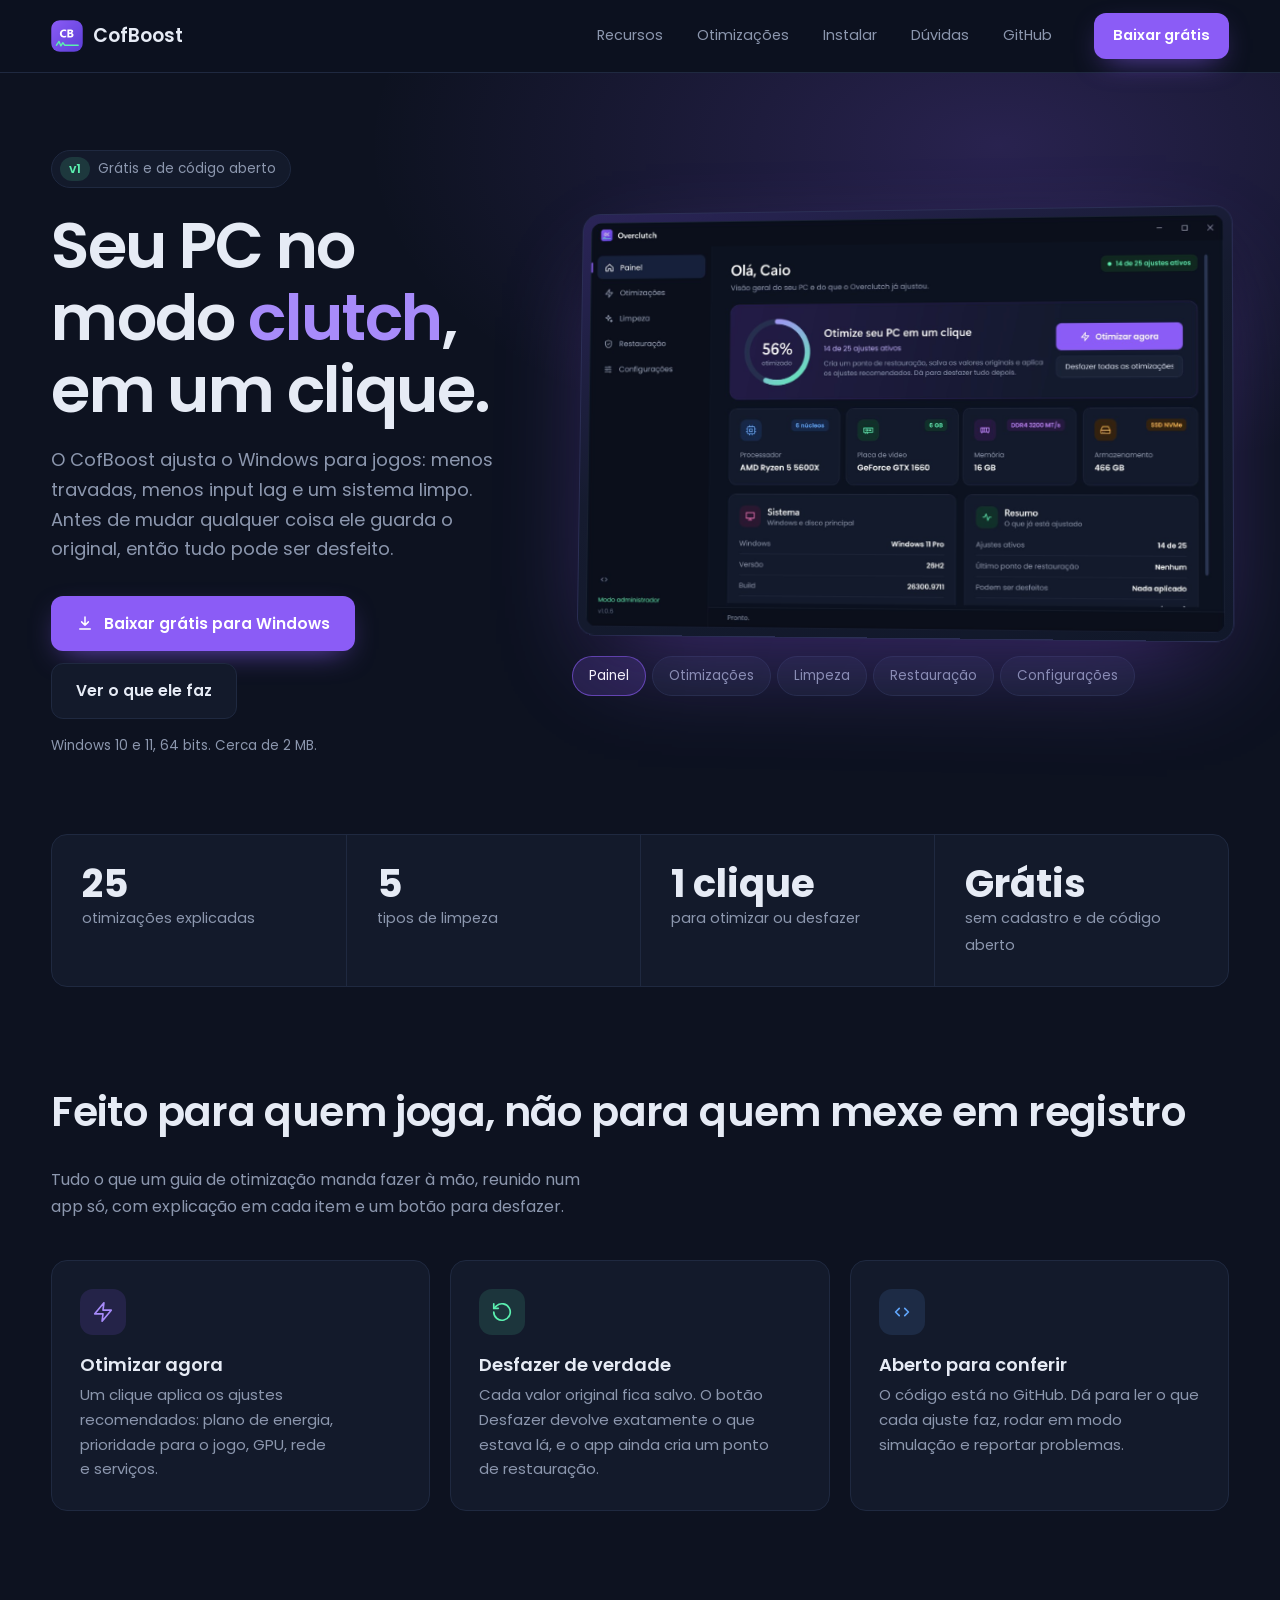
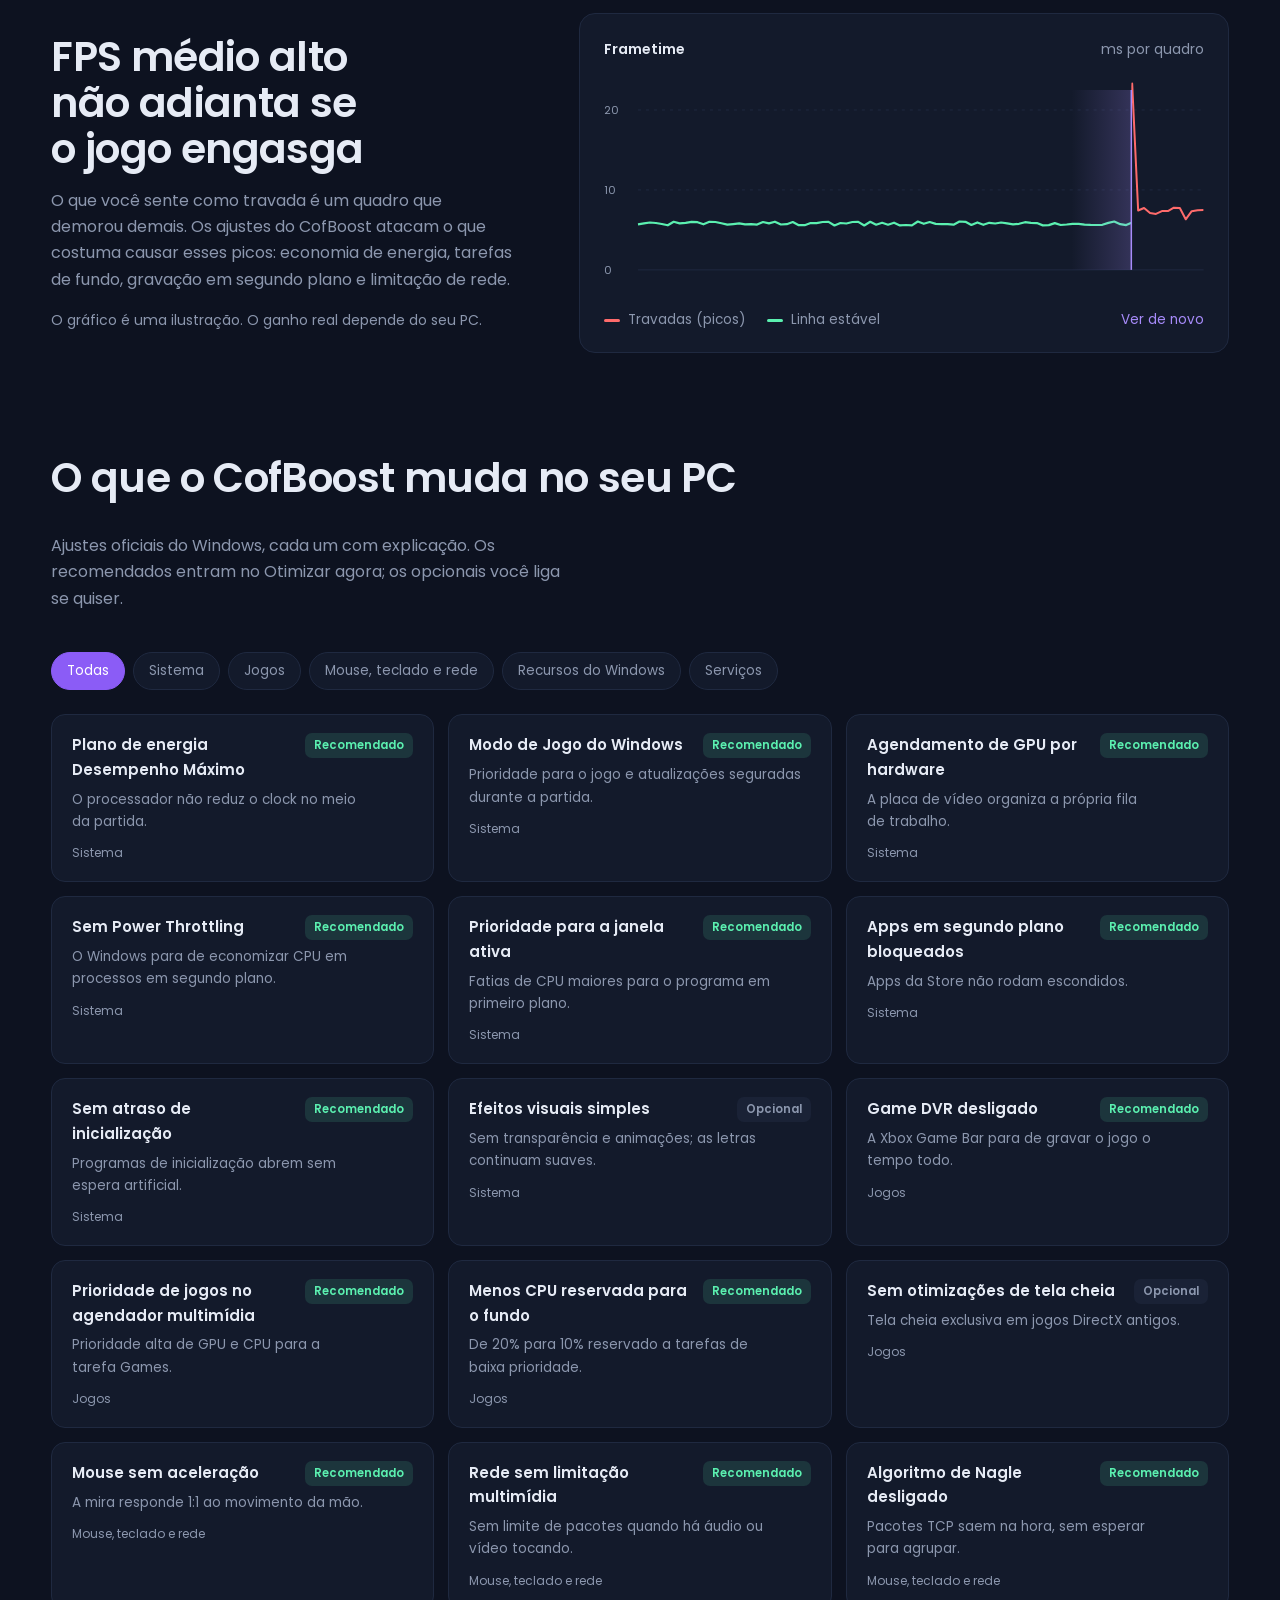
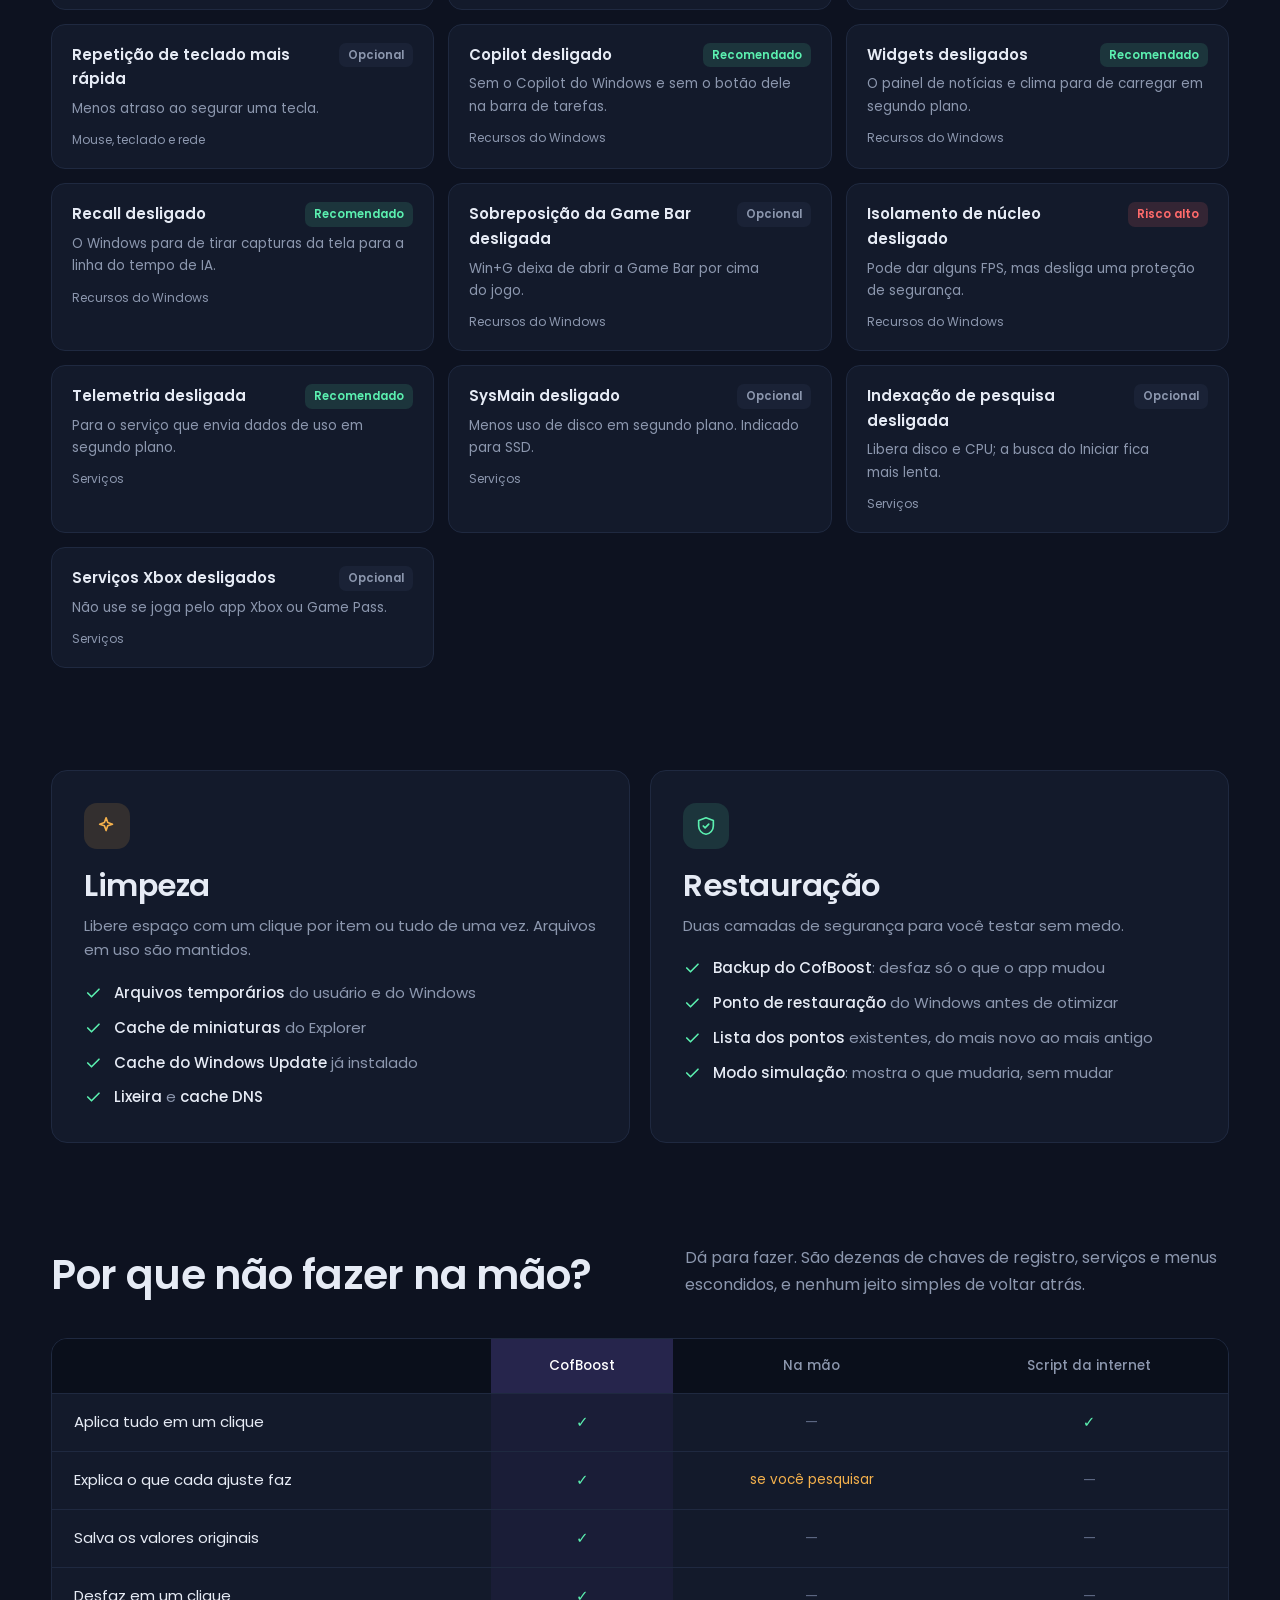
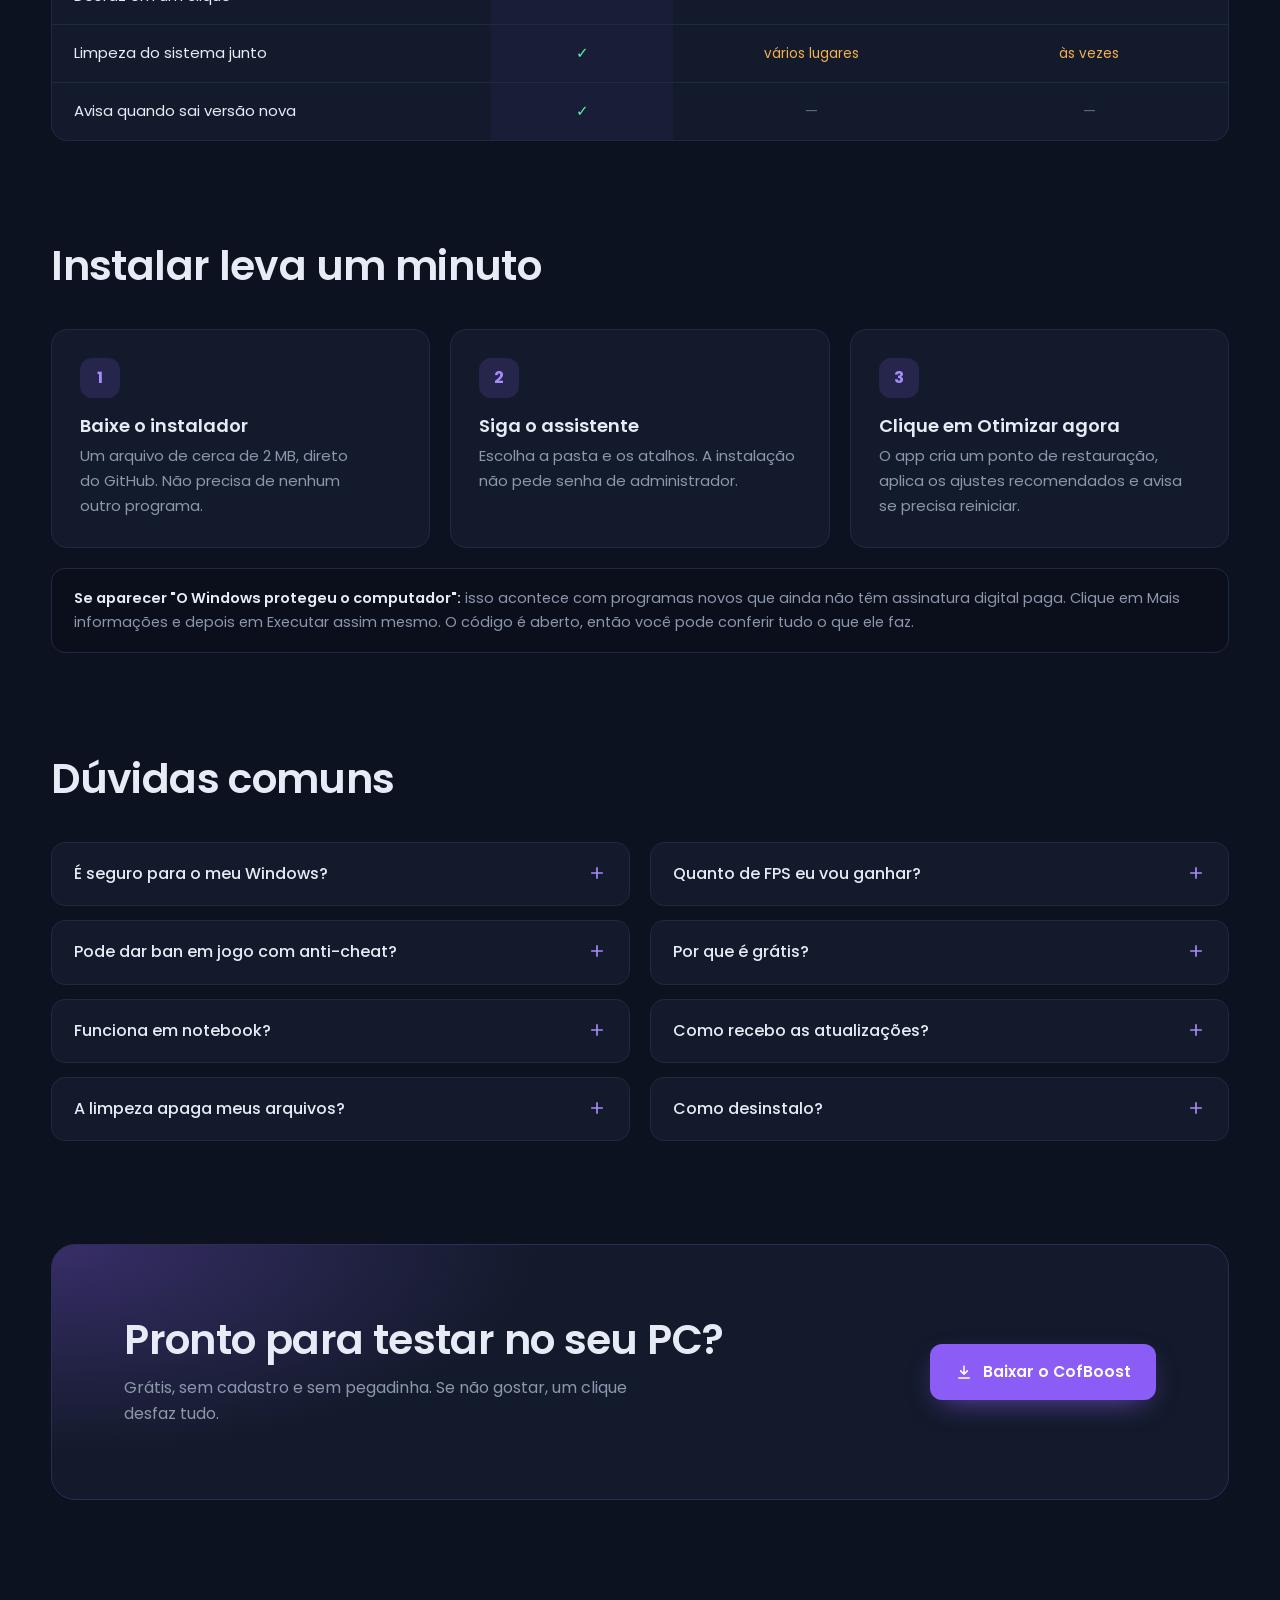
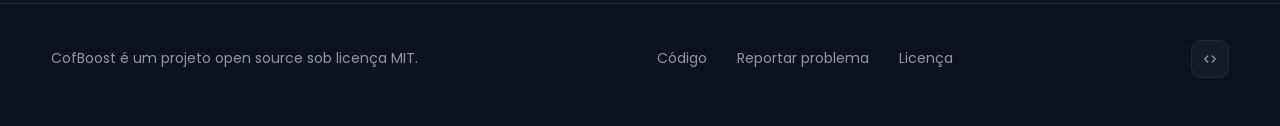
==== commit 80827b3b: "Renomeia para CofBoost (1.1.0); site com header e footer de ponta a ponta - App, launcher, instalado" ====
--- a/site/index.html
+++ b/site/index.html
@@ -3,9 +3,9 @@
 <head>
 <meta charset="utf-8">
 <meta name="viewport" content="width=device-width, initial-scale=1">
-<title>Overclutch: otimizador de Windows para jogos, grátis e open source</title>
-<meta name="description" content="Overclutch ajusta o Windows para jogos em um clique: menos travadas, menos input lag, limpeza do sistema e tudo reversível. Grátis e de código aberto.">
-<meta property="og:title" content="Overclutch">
+<title>CofBoost: otimizador de Windows para jogos, grátis e open source</title>
+<meta name="description" content="CofBoost ajusta o Windows para jogos em um clique: menos travadas, menos input lag, limpeza do sistema e tudo reversível. Grátis e de código aberto.">
+<meta property="og:title" content="CofBoost">
 <meta property="og:description" content="Otimizador de Windows para jogos. Grátis, open source e 100% reversível.">
 <meta property="og:image" content="assets/app-home.jpg">
 <meta name="theme-color" content="#0D1220">
@@ -30,7 +30,7 @@
     --blue: #60a5fa;
     --pink: #f472b6;
     --radius: 16px;
-    --max: 1440px;
+    --max: 1520px;
     --gutter: clamp(20px, 4vw, 64px);
   }
   * { box-sizing: border-box; margin: 0; padding: 0; }
@@ -47,6 +47,8 @@
   button { font: inherit; color: inherit; }
   :focus-visible { outline: 2px solid var(--violet-hi); outline-offset: 3px; border-radius: 6px; }
   .wrap { max-width: var(--max); margin: 0 auto; padding: 0 var(--gutter); }
+  /* Header e footer ocupam a largura toda da tela */
+  .wrap-full { padding: 0 var(--gutter); }
   h1, h2, h3 { line-height: 1.12; font-weight: 600; text-wrap: balance; }
   h2 { font-size: clamp(28px, 3.2vw, 44px); letter-spacing: -0.015em; }
   h3 { font-size: 18px; }
@@ -261,8 +263,8 @@
 <body>
 
 <header>
-  <div class="wrap nav">
-    <a href="#" class="brand"><img src="assets/favicon.png" alt="" width="32" height="32">Overclutch</a>
+  <div class="wrap-full nav">
+    <a href="#" class="brand"><img src="assets/favicon.png" alt="" width="32" height="32">CofBoost</a>
     <nav class="nav-links" id="nav-links" aria-label="Seções">
       <a href="#recursos">Recursos</a>
       <a href="#otimizacoes">Otimizações</a>
@@ -283,7 +285,7 @@
       <div>
         <span class="pill intro"><b id="version-pill">v1</b>Grátis e de código aberto</span>
         <h1 class="intro intro-2">Seu PC no modo <span>clutch</span>, em um clique.</h1>
-        <p class="lead intro intro-3">O Overclutch ajusta o Windows para jogos: menos travadas, menos input lag e um sistema limpo. Antes de mudar qualquer coisa ele guarda o original, então tudo pode ser desfeito.</p>
+        <p class="lead intro intro-3">O CofBoost ajusta o Windows para jogos: menos travadas, menos input lag e um sistema limpo. Antes de mudar qualquer coisa ele guarda o original, então tudo pode ser desfeito.</p>
         <div class="hero-actions intro intro-4">
           <a class="btn btn-main js-download" href="#">
             <svg viewBox="0 0 24 24" fill="none" stroke="currentColor" stroke-width="2" stroke-linecap="round" stroke-linejoin="round"><path d="M12 4v11m0 0-4.5-4.5M12 15l4.5-4.5M5 20h14"/></svg>
@@ -294,7 +296,7 @@
         <p class="hero-note intro intro-4">Windows 10 e 11, 64 bits. Cerca de 2 MB.</p>
       </div>
       <div class="showcase intro intro-3">
-        <div class="frame" id="frame"><img id="shot" src="assets/app-home.jpg" alt="Painel do Overclutch" width="1600" height="1031"></div>
+        <div class="frame" id="frame"><img id="shot" src="assets/app-home.jpg" alt="Painel do CofBoost" width="1600" height="1031"></div>
         <div class="tabs" role="tablist" aria-label="Telas do app" id="tabs"></div>
       </div>
     </div>
@@ -334,7 +336,7 @@
     <div class="wrap split">
       <div>
         <h2>FPS médio alto não adianta se o jogo engasga</h2>
-        <p>O que você sente como travada é um quadro que demorou demais. Os ajustes do Overclutch atacam o que costuma causar esses picos: economia de energia, tarefas de fundo, gravação em segundo plano e limitação de rede.</p>
+        <p>O que você sente como travada é um quadro que demorou demais. Os ajustes do CofBoost atacam o que costuma causar esses picos: economia de energia, tarefas de fundo, gravação em segundo plano e limitação de rede.</p>
         <p style="font-size: 14px">O gráfico é uma ilustração. O ganho real depende do seu PC.</p>
       </div>
       <figure class="hud" aria-label="Gráfico ilustrativo de frametime antes e depois">
@@ -377,7 +379,7 @@
   <section id="otimizacoes" style="padding-top: 0">
     <div class="wrap">
       <div class="section-head">
-        <h2>O que o Overclutch muda no seu PC</h2>
+        <h2>O que o CofBoost muda no seu PC</h2>
         <p>Ajustes oficiais do Windows, cada um com explicação. Os recomendados entram no Otimizar agora; os opcionais você liga se quiser.</p>
       </div>
       <div class="filters" id="filters" role="group" aria-label="Filtrar por categoria"></div>
@@ -403,7 +405,7 @@
         <h2 style="font-size: clamp(24px, 2.4vw, 32px)">Restauração</h2>
         <p class="muted" style="margin-top: 10px">Duas camadas de segurança para você testar sem medo.</p>
         <ul>
-          <li><svg viewBox="0 0 24 24"><path d="m5 12 5 5L20 7"/></svg><span><b>Backup do Overclutch</b>: desfaz só o que o app mudou</span></li>
+          <li><svg viewBox="0 0 24 24"><path d="m5 12 5 5L20 7"/></svg><span><b>Backup do CofBoost</b>: desfaz só o que o app mudou</span></li>
           <li><svg viewBox="0 0 24 24"><path d="m5 12 5 5L20 7"/></svg><span><b>Ponto de restauração</b> do Windows antes de otimizar</span></li>
           <li><svg viewBox="0 0 24 24"><path d="m5 12 5 5L20 7"/></svg><span><b>Lista dos pontos</b> existentes, do mais novo ao mais antigo</span></li>
           <li><svg viewBox="0 0 24 24"><path d="m5 12 5 5L20 7"/></svg><span><b>Modo simulação</b>: mostra o que mudaria, sem mudar</span></li>
@@ -420,7 +422,7 @@
       </div>
       <div class="compare">
         <table>
-          <thead><tr><th></th><th class="us">Overclutch</th><th>Na mão</th><th>Script da internet</th></tr></thead>
+          <thead><tr><th></th><th class="us">CofBoost</th><th>Na mão</th><th>Script da internet</th></tr></thead>
           <tbody>
             <tr><td>Aplica tudo em um clique</td><td class="us yes">✓</td><td class="no">—</td><td class="yes">✓</td></tr>
             <tr><td>Explica o que cada ajuste faz</td><td class="us yes">✓</td><td class="meh">se você pesquisar</td><td class="no">—</td></tr>
@@ -462,7 +464,7 @@
         </div>
         <a class="btn btn-main js-download" href="#">
           <svg viewBox="0 0 24 24" fill="none" stroke="currentColor" stroke-width="2" stroke-linecap="round" stroke-linejoin="round"><path d="M12 4v11m0 0-4.5-4.5M12 15l4.5-4.5M5 20h14"/></svg>
-          Baixar o Overclutch
+          Baixar o CofBoost
         </a>
       </div>
     </div>
@@ -470,8 +472,8 @@
 </main>
 
 <footer>
-  <div class="wrap foot">
-    <span>Overclutch é um projeto open source sob licença MIT.</span>
+  <div class="wrap-full foot">
+    <span>CofBoost é um projeto open source sob licença MIT.</span>
     <nav aria-label="Links">
       <a class="js-repo" href="#">Código</a>
       <a class="js-issues" href="#">Reportar problema</a>
@@ -485,7 +487,7 @@
   // ===================== CONFIGURAÇÃO: edite aqui =====================
   const CONFIG = {
     repo: "https://github.com/freitasscaio/overclutch",
-    download: "https://github.com/freitasscaio/overclutch/releases/latest/download/Overclutch-Setup.exe",
+    download: "https://github.com/freitasscaio/overclutch/releases/latest/download/CofBoost-Setup.exe",
     // Redes sociais: link vazio = ícone escondido.
     instagram: "",
     youtube: "",
@@ -527,7 +529,7 @@
     ["Restauração", "assets/app-restore.jpg"], ["Configurações", "assets/app-settings.jpg"],
   ];
   const tabs = $("#tabs"), shot = $("#shot");
-  tabs.innerHTML = SHOTS.map(([n, src], i) => `<button class="tab" role="tab" aria-selected="${i === 0}" data-src="${src}" data-alt="Tela ${esc(n)} do Overclutch">${esc(n)}</button>`).join("");
+  tabs.innerHTML = SHOTS.map(([n, src], i) => `<button class="tab" role="tab" aria-selected="${i === 0}" data-src="${src}" data-alt="Tela ${esc(n)} do CofBoost">${esc(n)}</button>`).join("");
   tabs.addEventListener("click", (e) => {
     const tab = e.target.closest(".tab"); if (!tab) return;
     tabs.querySelectorAll(".tab").forEach((t) => t.setAttribute("aria-selected", t === tab));
@@ -599,14 +601,14 @@
 
   // FAQ
   const FAQ = [
-    ["É seguro para o meu Windows?", "O Overclutch só muda configurações oficiais do Windows: registro, plano de energia e serviços. Ele salva cada valor original antes de mudar e cria um ponto de restauração. O botão Desfazer volta tudo como era."],
+    ["É seguro para o meu Windows?", "O CofBoost só muda configurações oficiais do Windows: registro, plano de energia e serviços. Ele salva cada valor original antes de mudar e cria um ponto de restauração. O botão Desfazer volta tudo como era."],
     ["Quanto de FPS eu vou ganhar?", "Depende do PC. Quem usa o Windows como veio de fábrica, notebook ou muitos programas em segundo plano costuma notar mais. Em PCs já ajustados, a diferença aparece mais como estabilidade e menos input lag. Meça no mesmo jogo, antes e depois."],
-    ["Pode dar ban em jogo com anti-cheat?", "O Overclutch não abre, modifica nem injeta nada nos jogos. Ele mexe só em configurações do Windows, as mesmas que você poderia mudar manualmente."],
+    ["Pode dar ban em jogo com anti-cheat?", "O CofBoost não abre, modifica nem injeta nada nos jogos. Ele mexe só em configurações do Windows, as mesmas que você poderia mudar manualmente."],
     ["Por que é grátis?", "O projeto está em fase de testes e é de código aberto. Usar, estudar e modificar o código é livre pela licença MIT."],
     ["Funciona em notebook?", "Sim, em qualquer PC com Windows 10 ou 11 de 64 bits. O plano Desempenho Máximo gasta mais bateria, então jogue na tomada."],
     ["Como recebo as atualizações?", "Ao abrir, o app consulta o GitHub. Quando sai uma versão nova, aparece um aviso com o botão Atualizar agora: ele baixa o instalador oficial, confere a integridade e reinstala sozinho."],
     ["A limpeza apaga meus arquivos?", "Não. Ela só mexe em pastas temporárias, caches do Windows e na Lixeira. A Lixeira é esvaziada só quando você clica, e arquivos em uso são mantidos."],
-    ["Como desinstalo?", "Pelo Windows, em Configurações, Aplicativos instalados, Overclutch. O desinstalador pergunta se você quer reverter as otimizações antes de remover o programa."],
+    ["Como desinstalo?", "Pelo Windows, em Configurações, Aplicativos instalados, CofBoost. O desinstalador pergunta se você quer reverter as otimizações antes de remover o programa."],
   ];
   const plus = '<svg viewBox="0 0 24 24" aria-hidden="true"><path d="M12 5v14M5 12h14"/></svg>';
   $("#faq-list").innerHTML = FAQ.map(([q, a]) => `<details><summary>${esc(q)}${plus}</summary><p>${esc(a)}</p></details>`).join("");
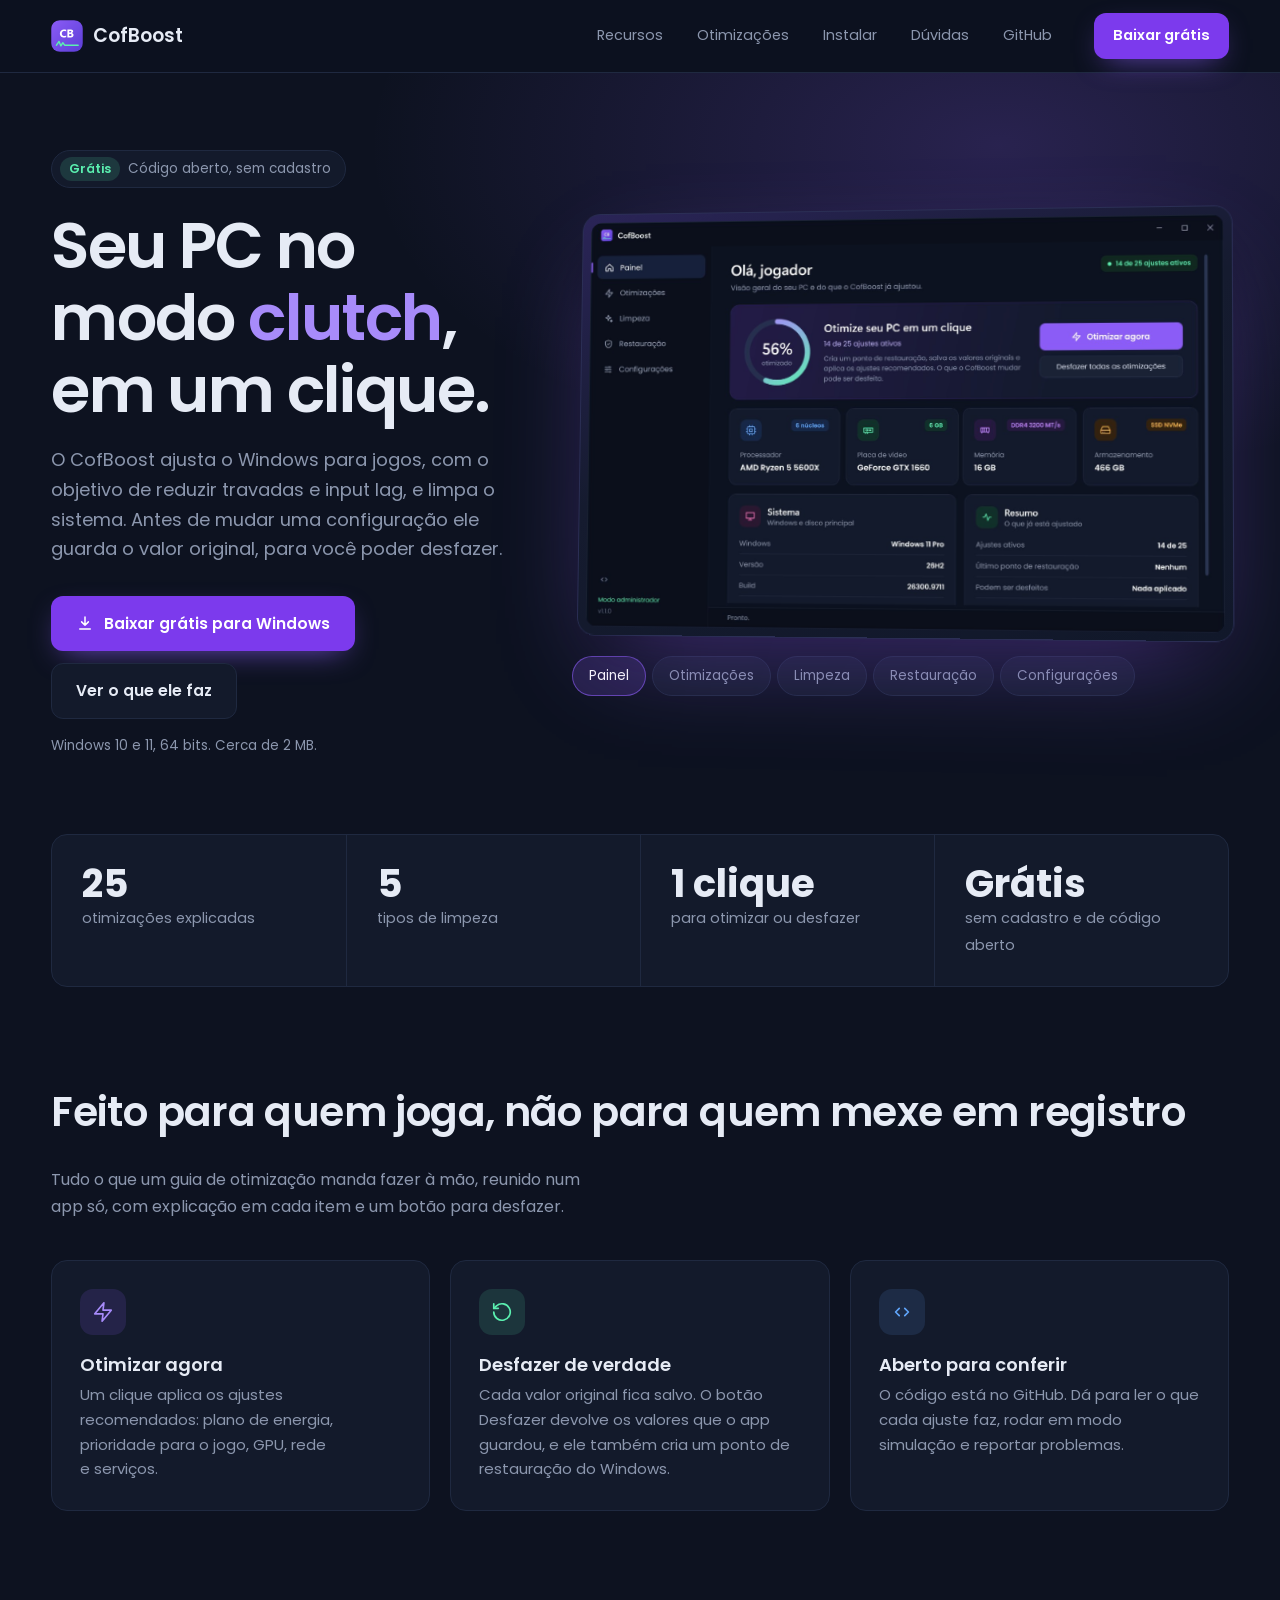
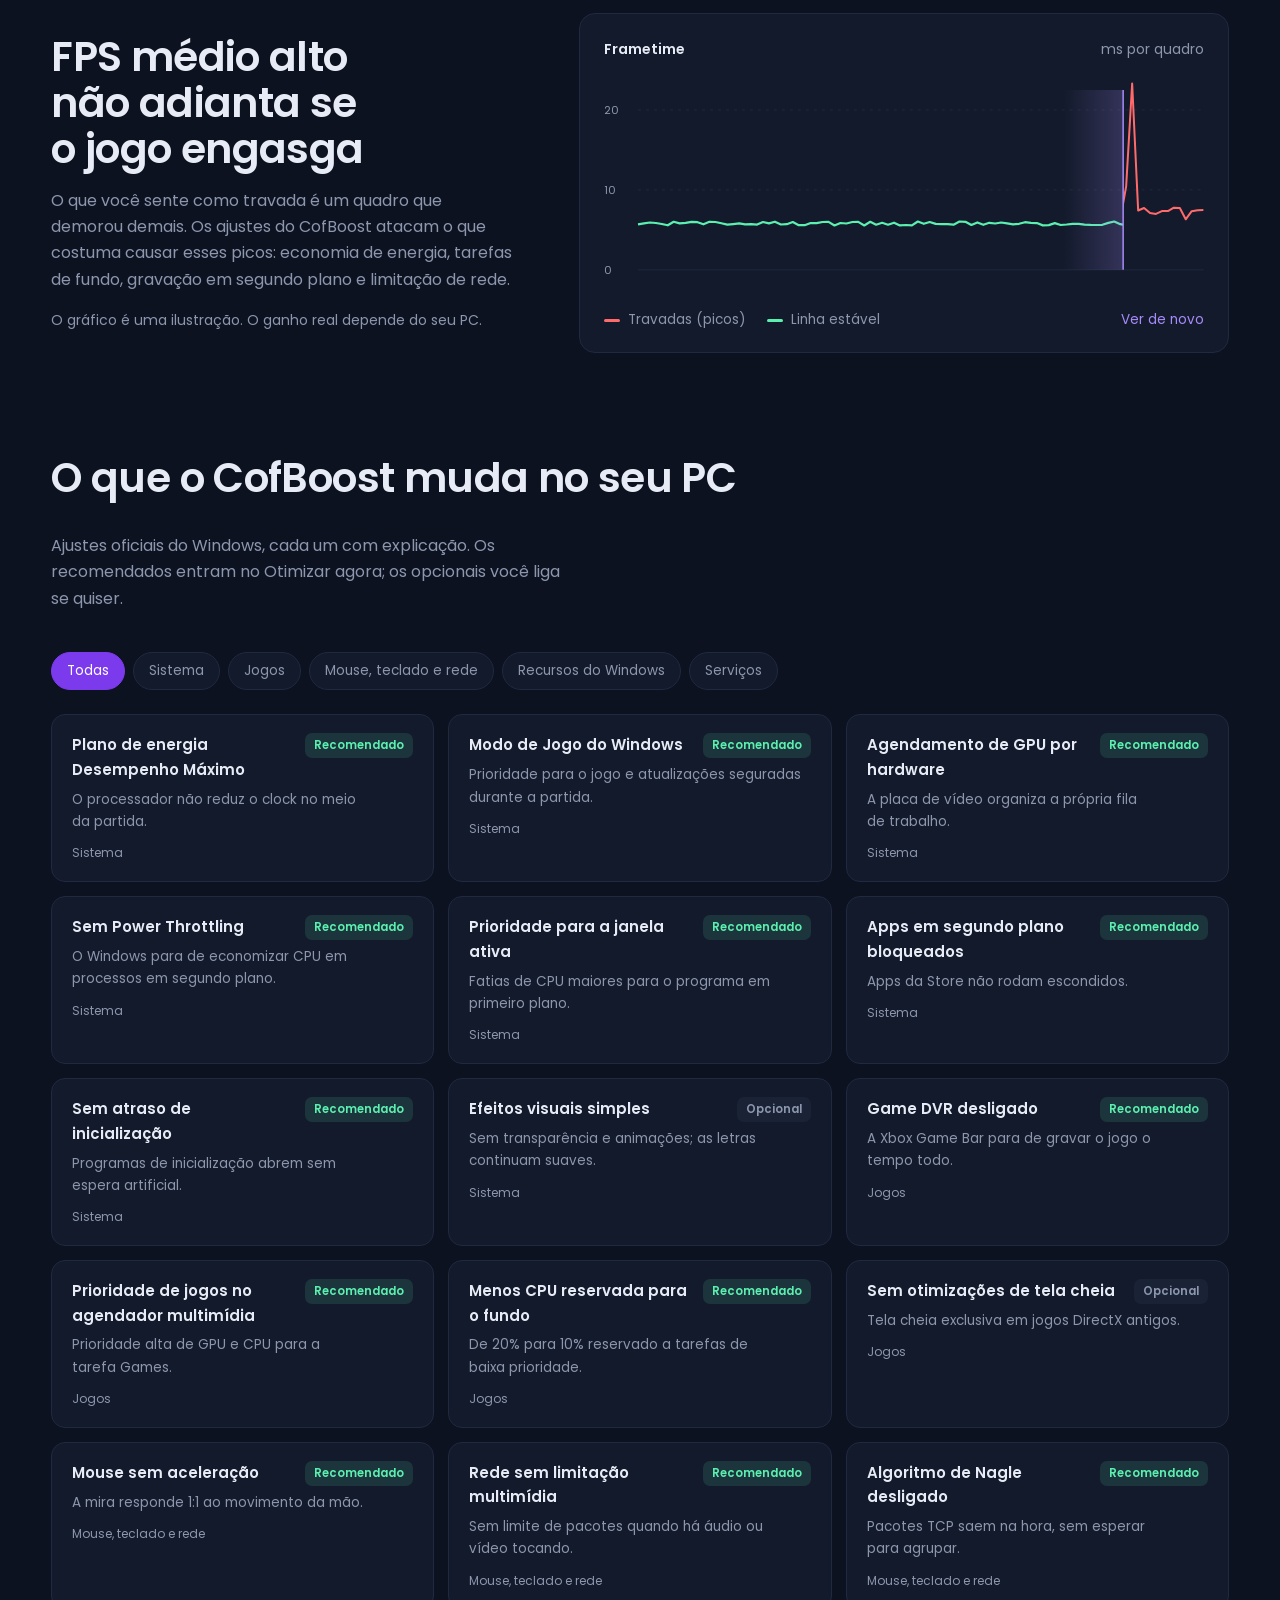
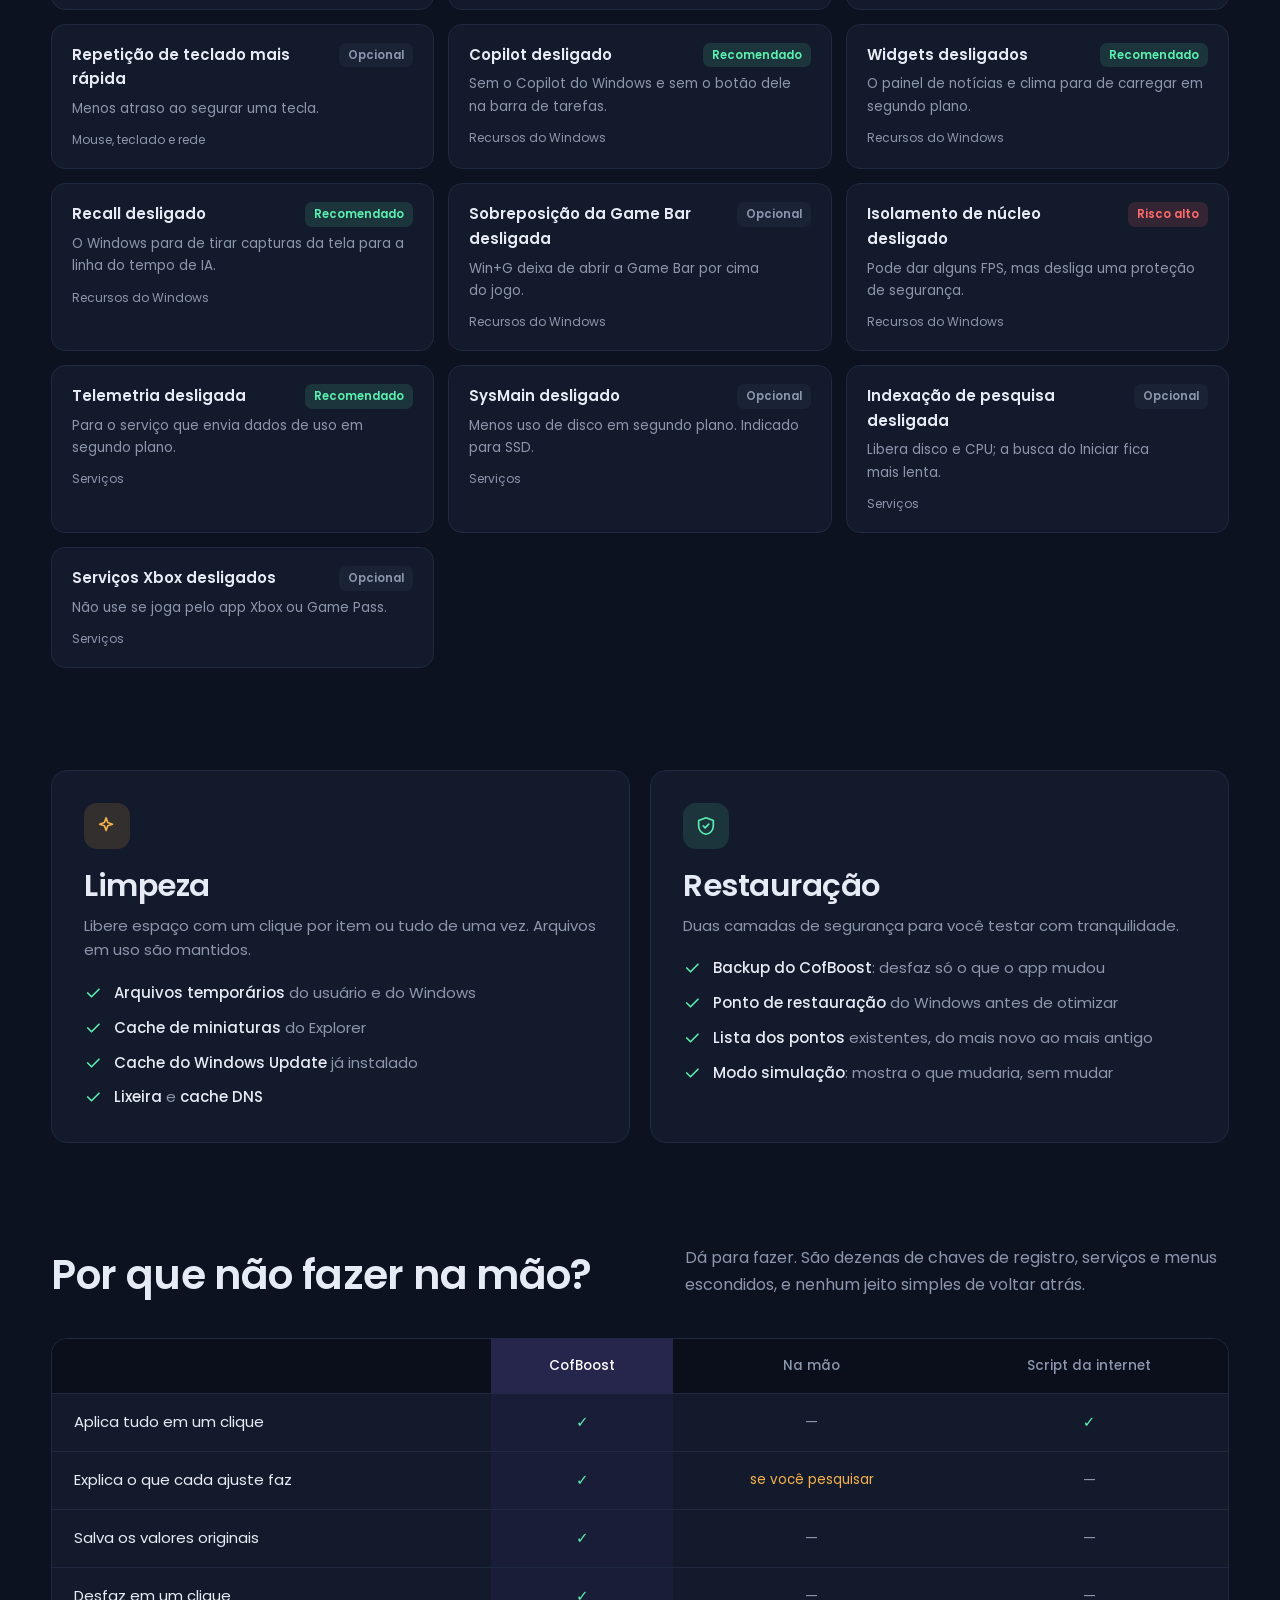
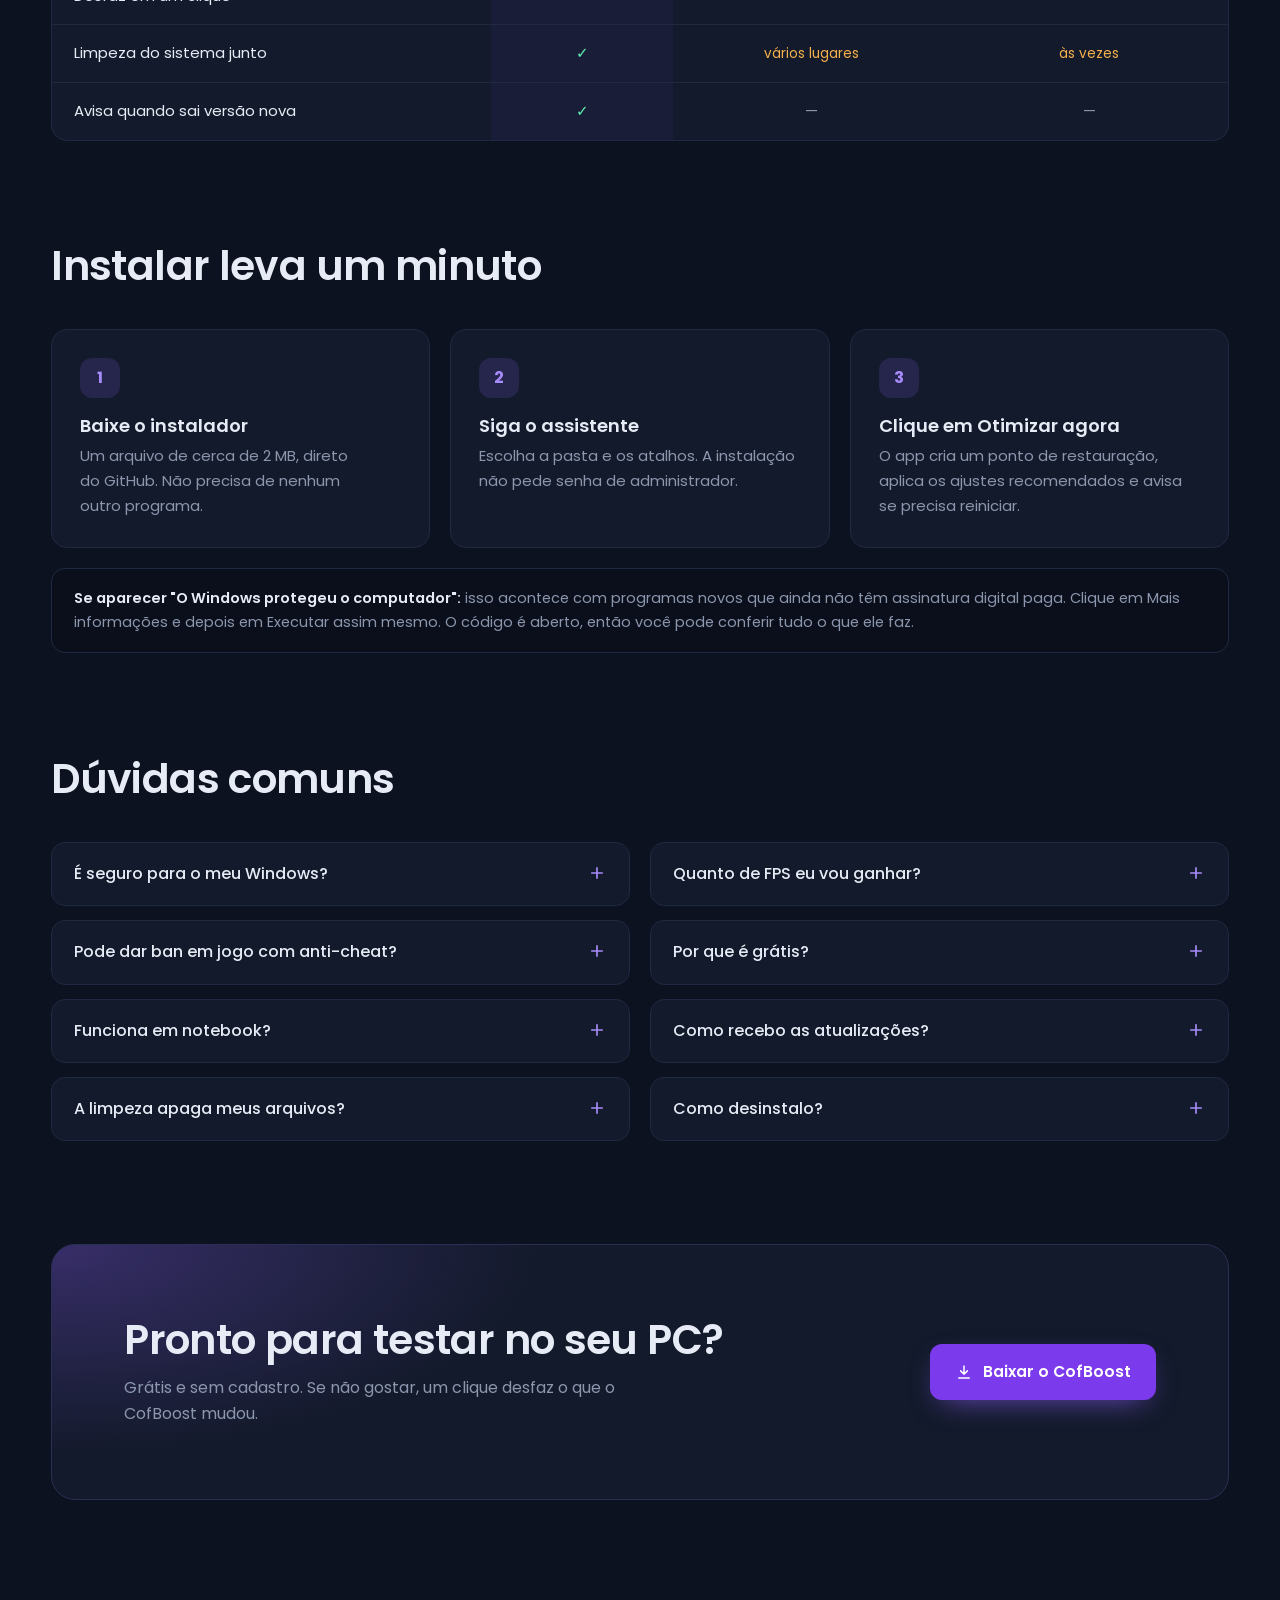
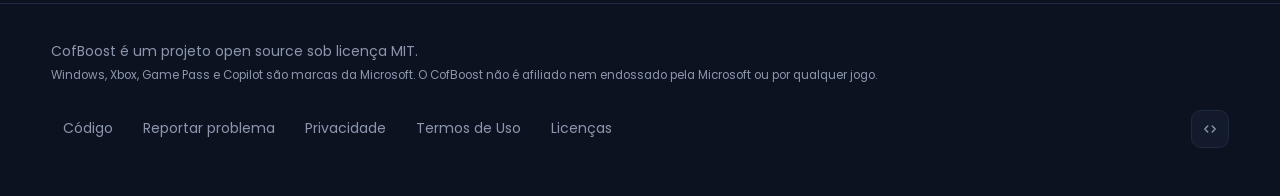
==== commit e8afb02e: "Site: LGPD, acessibilidade e revisão jurídica - Política de Privacidade, Termos de Uso e Licenças (c" ====
--- a/site/index.html
+++ b/site/index.html
@@ -4,16 +4,20 @@
 <meta charset="utf-8">
 <meta name="viewport" content="width=device-width, initial-scale=1">
 <title>CofBoost: otimizador de Windows para jogos, grátis e open source</title>
-<meta name="description" content="CofBoost ajusta o Windows para jogos em um clique: menos travadas, menos input lag, limpeza do sistema e tudo reversível. Grátis e de código aberto.">
+<meta name="description" content="CofBoost ajusta o Windows para jogos em um clique, para reduzir travadas e input lag, e limpa o sistema. As mudanças podem ser desfeitas. Grátis e de código aberto.">
 <meta property="og:title" content="CofBoost">
-<meta property="og:description" content="Otimizador de Windows para jogos. Grátis, open source e 100% reversível.">
+<meta property="og:description" content="Otimizador de Windows para jogos. Grátis, open source e com desfazer em um clique.">
 <meta property="og:image" content="assets/app-home.jpg">
 <meta name="theme-color" content="#0D1220">
 <link rel="icon" href="assets/favicon.png">
-<link rel="preconnect" href="https://fonts.googleapis.com">
-<link rel="preconnect" href="https://fonts.gstatic.com" crossorigin>
-<link href="https://fonts.googleapis.com/css2?family=Poppins:wght@400;500;600;700&display=swap" rel="stylesheet">
+<link rel="preload" href="assets/fonts/poppins-regular.woff2" as="font" type="font/woff2" crossorigin>
 <style>
+  /* Poppins servida pelo próprio site (licença OFL, assets/fonts/OFL.txt): nenhuma
+     requisição ao Google, então o IP do visitante não é enviado a terceiros. */
+  @font-face { font-family: Poppins; font-weight: 400; font-display: swap; src: url(assets/fonts/poppins-regular.woff2) format("woff2"); }
+  @font-face { font-family: Poppins; font-weight: 500; font-display: swap; src: url(assets/fonts/poppins-medium.woff2) format("woff2"); }
+  @font-face { font-family: Poppins; font-weight: 600; font-display: swap; src: url(assets/fonts/poppins-semibold.woff2) format("woff2"); }
+  @font-face { font-family: Poppins; font-weight: 700; font-display: swap; src: url(assets/fonts/poppins-bold.woff2) format("woff2"); }
   :root {
     --bg: #0d1220;
     --bg-2: #0a0f1b;
@@ -24,6 +28,7 @@
     --muted: #8c97ae;
     --violet: #8b5cf6;
     --violet-hi: #a78bfa;
+    --violet-btn: #7c3aed;   /* texto branco sobre ele: 5,7:1 (WCAG AA) */
     --stable: #5bf0b0;
     --stutter: #ff6b6b;
     --amber: #f5b14c;
@@ -65,8 +70,8 @@
     border: 1px solid transparent; cursor: pointer; transition: background-color .15s, border-color .15s, transform .15s;
   }
   .btn svg { width: 18px; height: 18px; flex: none; }
-  .btn-main { background: var(--violet); color: #fff; box-shadow: 0 10px 30px -12px rgba(139, 92, 246, .8); }
-  .btn-main:hover { background: #9b74f8; transform: translateY(-1px); }
+  .btn-main { background: var(--violet-btn); color: #fff; box-shadow: 0 10px 30px -12px rgba(139, 92, 246, .8); }
+  .btn-main:hover { background: #6d28d9; transform: translateY(-1px); }
   .btn-alt { background: var(--panel); border-color: var(--line); }
   .btn-alt:hover { background: var(--panel-2); }
 
@@ -113,7 +118,7 @@
     padding: 8px 16px; border-radius: 999px; font-size: 13.5px; cursor: pointer; transition: background-color .15s, color .15s, border-color .15s;
   }
   .tab:hover { color: var(--ink); }
-  .tab[aria-selected="true"] { background: rgba(139, 92, 246, .18); border-color: rgba(139, 92, 246, .6); color: #fff; }
+  .tab[aria-pressed="true"] { background: rgba(139, 92, 246, .18); border-color: rgba(139, 92, 246, .6); color: #fff; }
 
   /* Fatos */
   .facts { display: grid; grid-template-columns: repeat(4, 1fr); border: 1px solid var(--line); border-radius: var(--radius); background: var(--panel); overflow: hidden; }
@@ -151,7 +156,7 @@
   .filters { display: flex; gap: 8px; flex-wrap: wrap; margin-bottom: 24px; }
   .chip { background: var(--panel); border: 1px solid var(--line); color: var(--muted); padding: 7px 15px; border-radius: 999px; font-size: 13.5px; cursor: pointer; transition: all .15s; }
   .chip:hover { color: var(--ink); }
-  .chip[aria-pressed="true"] { background: var(--violet); border-color: var(--violet); color: #fff; }
+  .chip[aria-pressed="true"] { background: var(--violet-btn); border-color: var(--violet-btn); color: #fff; }
   .tweaks { display: grid; grid-template-columns: repeat(3, 1fr); gap: 14px; }
   .tweak { background: var(--panel); border: 1px solid var(--line); border-radius: 14px; padding: 18px 20px; animation: fade .25s ease; }
   .tweak-top { display: flex; justify-content: space-between; gap: 12px; align-items: start; }
@@ -182,7 +187,7 @@
   .compare td.us { background: rgba(139, 92, 246, .06); }
   .compare tr:last-child td { border-bottom: 0; }
   .yes { color: var(--stable); font-weight: 700; }
-  .no { color: #5d6883; }
+  .no { color: var(--muted); }
   .meh { color: var(--amber); font-size: 13.5px; }
 
   /* Instalação */
@@ -220,6 +225,10 @@
   .social a:hover { border-color: #2e3a5c; color: var(--ink); }
   .social svg { width: 18px; height: 18px; fill: none; stroke: currentColor; stroke-width: 1.8; stroke-linecap: round; stroke-linejoin: round; }
   [hidden] { display: none !important; }
+  .sr { position: absolute; width: 1px; height: 1px; overflow: hidden; clip: rect(0 0 0 0); white-space: nowrap; }
+  .skip { position: absolute; left: 16px; top: -60px; z-index: 50; background: var(--violet-btn); color: #fff; padding: 10px 16px; border-radius: 10px; font-weight: 600; text-decoration: none; }
+  .skip:focus { top: 12px; }
+  main:focus { outline: none; }
 
   /* Entrada do topo (só uma vez, ao abrir) */
   .intro { animation: intro .6s ease both; }
@@ -261,6 +270,7 @@
 </style>
 </head>
 <body>
+<a class="skip" href="#conteudo">Pular para o conteúdo</a>
 
 <header>
   <div class="wrap-full nav">
@@ -279,13 +289,13 @@
   </div>
 </header>
 
-<main>
+<main id="conteudo" tabindex="-1">
   <section class="hero">
     <div class="wrap hero-grid">
       <div>
-        <span class="pill intro"><b id="version-pill">v1</b>Grátis e de código aberto</span>
+        <span class="pill intro"><b>Grátis</b>Código aberto, sem cadastro</span>
         <h1 class="intro intro-2">Seu PC no modo <span>clutch</span>, em um clique.</h1>
-        <p class="lead intro intro-3">O CofBoost ajusta o Windows para jogos: menos travadas, menos input lag e um sistema limpo. Antes de mudar qualquer coisa ele guarda o original, então tudo pode ser desfeito.</p>
+        <p class="lead intro intro-3">O CofBoost ajusta o Windows para jogos, com o objetivo de reduzir travadas e input lag, e limpa o sistema. Antes de mudar uma configuração ele guarda o valor original, para você poder desfazer.</p>
         <div class="hero-actions intro intro-4">
           <a class="btn btn-main js-download" href="#">
             <svg viewBox="0 0 24 24" fill="none" stroke="currentColor" stroke-width="2" stroke-linecap="round" stroke-linejoin="round"><path d="M12 4v11m0 0-4.5-4.5M12 15l4.5-4.5M5 20h14"/></svg>
@@ -297,7 +307,7 @@
       </div>
       <div class="showcase intro intro-3">
         <div class="frame" id="frame"><img id="shot" src="assets/app-home.jpg" alt="Painel do CofBoost" width="1600" height="1031"></div>
-        <div class="tabs" role="tablist" aria-label="Telas do app" id="tabs"></div>
+        <div class="tabs" role="group" aria-label="Escolher tela do app" id="tabs"></div>
       </div>
     </div>
   </section>
@@ -321,7 +331,7 @@
         <article class="card">
           <div class="icon" style="background: rgba(91,240,176,.12)"><svg viewBox="0 0 24 24" style="stroke: var(--stable)"><path d="M3 12a9 9 0 1 0 3-6.7L3 8"/><path d="M3 3v5h5"/></svg></div>
           <h3>Desfazer de verdade</h3>
-          <p>Cada valor original fica salvo. O botão Desfazer devolve exatamente o que estava lá, e o app ainda cria um ponto de restauração.</p>
+          <p>Cada valor original fica salvo. O botão Desfazer devolve os valores que o app guardou, e ele também cria um ponto de restauração do Windows.</p>
         </article>
         <article class="card">
           <div class="icon" style="background: rgba(96,165,250,.12)"><svg viewBox="0 0 24 24" style="stroke: var(--blue)"><path d="m9 8-4 4 4 4M15 8l4 4-4 4"/></svg></div>
@@ -403,7 +413,7 @@
       <article class="card">
         <div class="icon" style="background: rgba(91,240,176,.12)"><svg viewBox="0 0 24 24" style="stroke: var(--stable)"><path d="M12 3 4 6v6c0 4.5 3.4 8.3 8 9 4.6-.7 8-4.5 8-9V6z"/><path d="m9 12 2 2 4-4"/></svg></div>
         <h2 style="font-size: clamp(24px, 2.4vw, 32px)">Restauração</h2>
-        <p class="muted" style="margin-top: 10px">Duas camadas de segurança para você testar sem medo.</p>
+        <p class="muted" style="margin-top: 10px">Duas camadas de segurança para você testar com tranquilidade.</p>
         <ul>
           <li><svg viewBox="0 0 24 24"><path d="m5 12 5 5L20 7"/></svg><span><b>Backup do CofBoost</b>: desfaz só o que o app mudou</span></li>
           <li><svg viewBox="0 0 24 24"><path d="m5 12 5 5L20 7"/></svg><span><b>Ponto de restauração</b> do Windows antes de otimizar</span></li>
@@ -422,14 +432,14 @@
       </div>
       <div class="compare">
         <table>
-          <thead><tr><th></th><th class="us">CofBoost</th><th>Na mão</th><th>Script da internet</th></tr></thead>
+          <caption class="sr">Comparação entre o CofBoost, fazer na mão e scripts da internet</caption><thead><tr><th scope="col"><span class="sr">Recurso</span></th><th scope="col" class="us">CofBoost</th><th scope="col">Na mão</th><th scope="col">Script da internet</th></tr></thead>
           <tbody>
-            <tr><td>Aplica tudo em um clique</td><td class="us yes">✓</td><td class="no">—</td><td class="yes">✓</td></tr>
-            <tr><td>Explica o que cada ajuste faz</td><td class="us yes">✓</td><td class="meh">se você pesquisar</td><td class="no">—</td></tr>
-            <tr><td>Salva os valores originais</td><td class="us yes">✓</td><td class="no">—</td><td class="no">—</td></tr>
-            <tr><td>Desfaz em um clique</td><td class="us yes">✓</td><td class="no">—</td><td class="no">—</td></tr>
-            <tr><td>Limpeza do sistema junto</td><td class="us yes">✓</td><td class="meh">vários lugares</td><td class="meh">às vezes</td></tr>
-            <tr><td>Avisa quando sai versão nova</td><td class="us yes">✓</td><td class="no">—</td><td class="no">—</td></tr>
+            <tr><td>Aplica tudo em um clique</td><td class="us yes"><span aria-hidden="true">✓</span><span class="sr">Sim</span></td><td class="no"><span aria-hidden="true">—</span><span class="sr">Não</span></td><td class="yes"><span aria-hidden="true">✓</span><span class="sr">Sim</span></td></tr>
+            <tr><td>Explica o que cada ajuste faz</td><td class="us yes"><span aria-hidden="true">✓</span><span class="sr">Sim</span></td><td class="meh">se você pesquisar</td><td class="no"><span aria-hidden="true">—</span><span class="sr">Não</span></td></tr>
+            <tr><td>Salva os valores originais</td><td class="us yes"><span aria-hidden="true">✓</span><span class="sr">Sim</span></td><td class="no"><span aria-hidden="true">—</span><span class="sr">Não</span></td><td class="no"><span aria-hidden="true">—</span><span class="sr">Não</span></td></tr>
+            <tr><td>Desfaz em um clique</td><td class="us yes"><span aria-hidden="true">✓</span><span class="sr">Sim</span></td><td class="no"><span aria-hidden="true">—</span><span class="sr">Não</span></td><td class="no"><span aria-hidden="true">—</span><span class="sr">Não</span></td></tr>
+            <tr><td>Limpeza do sistema junto</td><td class="us yes"><span aria-hidden="true">✓</span><span class="sr">Sim</span></td><td class="meh">vários lugares</td><td class="meh">às vezes</td></tr>
+            <tr><td>Avisa quando sai versão nova</td><td class="us yes"><span aria-hidden="true">✓</span><span class="sr">Sim</span></td><td class="no"><span aria-hidden="true">—</span><span class="sr">Não</span></td><td class="no"><span aria-hidden="true">—</span><span class="sr">Não</span></td></tr>
           </tbody>
         </table>
       </div>
@@ -460,7 +470,7 @@
       <div class="final">
         <div>
           <h2>Pronto para testar no seu PC?</h2>
-          <p>Grátis, sem cadastro e sem pegadinha. Se não gostar, um clique desfaz tudo.</p>
+          <p>Grátis e sem cadastro. Se não gostar, um clique desfaz o que o CofBoost mudou.</p>
         </div>
         <a class="btn btn-main js-download" href="#">
           <svg viewBox="0 0 24 24" fill="none" stroke="currentColor" stroke-width="2" stroke-linecap="round" stroke-linejoin="round"><path d="M12 4v11m0 0-4.5-4.5M12 15l4.5-4.5M5 20h14"/></svg>
@@ -473,11 +483,13 @@
 
 <footer>
   <div class="wrap-full foot">
-    <span>CofBoost é um projeto open source sob licença MIT.</span>
+    <div><span>CofBoost é um projeto open source sob licença MIT.</span><br><small class="muted">Windows, Xbox, Game Pass e Copilot são marcas da Microsoft. O CofBoost não é afiliado nem endossado pela Microsoft ou por qualquer jogo.</small></div>
     <nav aria-label="Links">
       <a class="js-repo" href="#">Código</a>
       <a class="js-issues" href="#">Reportar problema</a>
-      <a class="js-license" href="#">Licença</a>
+      <a href="privacidade.html">Privacidade</a>
+      <a href="termos.html">Termos de Uso</a>
+      <a href="licencas.html">Licenças</a>
     </nav>
     <div class="social" id="social"></div>
   </div>
@@ -504,10 +516,6 @@
   setHref(".js-issues", CONFIG.repo + "/issues");
   setHref(".js-license", CONFIG.repo + "/blob/main/LICENSE");
 
-  // Versão mais recente no selo do topo (sem internet, fica "v1").
-  fetch("https://api.github.com/repos/freitasscaio/overclutch/releases/latest")
-    .then((r) => (r.ok ? r.json() : null)).then((r) => { if (r && r.tag_name) $("#version-pill").textContent = r.tag_name; }).catch(() => {});
-
   // Redes sociais no rodapé
   const SOCIAL = {
     instagram: ["Instagram", '<path d="M7 3h10a4 4 0 0 1 4 4v10a4 4 0 0 1-4 4H7a4 4 0 0 1-4-4V7a4 4 0 0 1 4-4z"/><circle cx="12" cy="12" r="4"/><path d="M17.4 6.6h.1"/>'],
@@ -529,10 +537,10 @@
     ["Restauração", "assets/app-restore.jpg"], ["Configurações", "assets/app-settings.jpg"],
   ];
   const tabs = $("#tabs"), shot = $("#shot");
-  tabs.innerHTML = SHOTS.map(([n, src], i) => `<button class="tab" role="tab" aria-selected="${i === 0}" data-src="${src}" data-alt="Tela ${esc(n)} do CofBoost">${esc(n)}</button>`).join("");
+  tabs.innerHTML = SHOTS.map(([n, src], i) => `<button class="tab" type="button" aria-pressed="${i === 0}" data-src="${src}" data-alt="Tela ${esc(n)} do CofBoost">${esc(n)}</button>`).join("");
   tabs.addEventListener("click", (e) => {
     const tab = e.target.closest(".tab"); if (!tab) return;
-    tabs.querySelectorAll(".tab").forEach((t) => t.setAttribute("aria-selected", t === tab));
+    tabs.querySelectorAll(".tab").forEach((t) => t.setAttribute("aria-pressed", t === tab));
     if (shot.getAttribute("src") === tab.dataset.src) return;
     shot.classList.add("swap");
     setTimeout(() => {
@@ -601,9 +609,9 @@
 
   // FAQ
   const FAQ = [
-    ["É seguro para o meu Windows?", "O CofBoost só muda configurações oficiais do Windows: registro, plano de energia e serviços. Ele salva cada valor original antes de mudar e cria um ponto de restauração. O botão Desfazer volta tudo como era."],
+    ["É seguro para o meu Windows?", "O CofBoost só muda configurações oficiais do Windows: registro, plano de energia e serviços. Ele salva cada valor original antes de mudar e cria um ponto de restauração. O botão Desfazer volta as configurações que o CofBoost alterou. Mesmo assim, mudanças no sistema sempre têm algum risco: leia os Termos de Uso e, na dúvida, use o modo simulação primeiro."],
     ["Quanto de FPS eu vou ganhar?", "Depende do PC. Quem usa o Windows como veio de fábrica, notebook ou muitos programas em segundo plano costuma notar mais. Em PCs já ajustados, a diferença aparece mais como estabilidade e menos input lag. Meça no mesmo jogo, antes e depois."],
-    ["Pode dar ban em jogo com anti-cheat?", "O CofBoost não abre, modifica nem injeta nada nos jogos. Ele mexe só em configurações do Windows, as mesmas que você poderia mudar manualmente."],
+    ["Pode dar ban em jogo com anti-cheat?", "O CofBoost não abre, modifica nem injeta nada nos jogos. Ele mexe só em configurações do Windows, as mesmas que você poderia mudar manualmente. Como cada jogo tem as próprias regras, não podemos garantir como um anti-cheat vai reagir: na dúvida, consulte o suporte do jogo."],
     ["Por que é grátis?", "O projeto está em fase de testes e é de código aberto. Usar, estudar e modificar o código é livre pela licença MIT."],
     ["Funciona em notebook?", "Sim, em qualquer PC com Windows 10 ou 11 de 64 bits. O plano Desempenho Máximo gasta mais bateria, então jogue na tomada."],
     ["Como recebo as atualizações?", "Ao abrir, o app consulta o GitHub. Quando sai uma versão nova, aparece um aviso com o botão Atualizar agora: ele baixa o instalador oficial, confere a integridade e reinstala sozinho."],
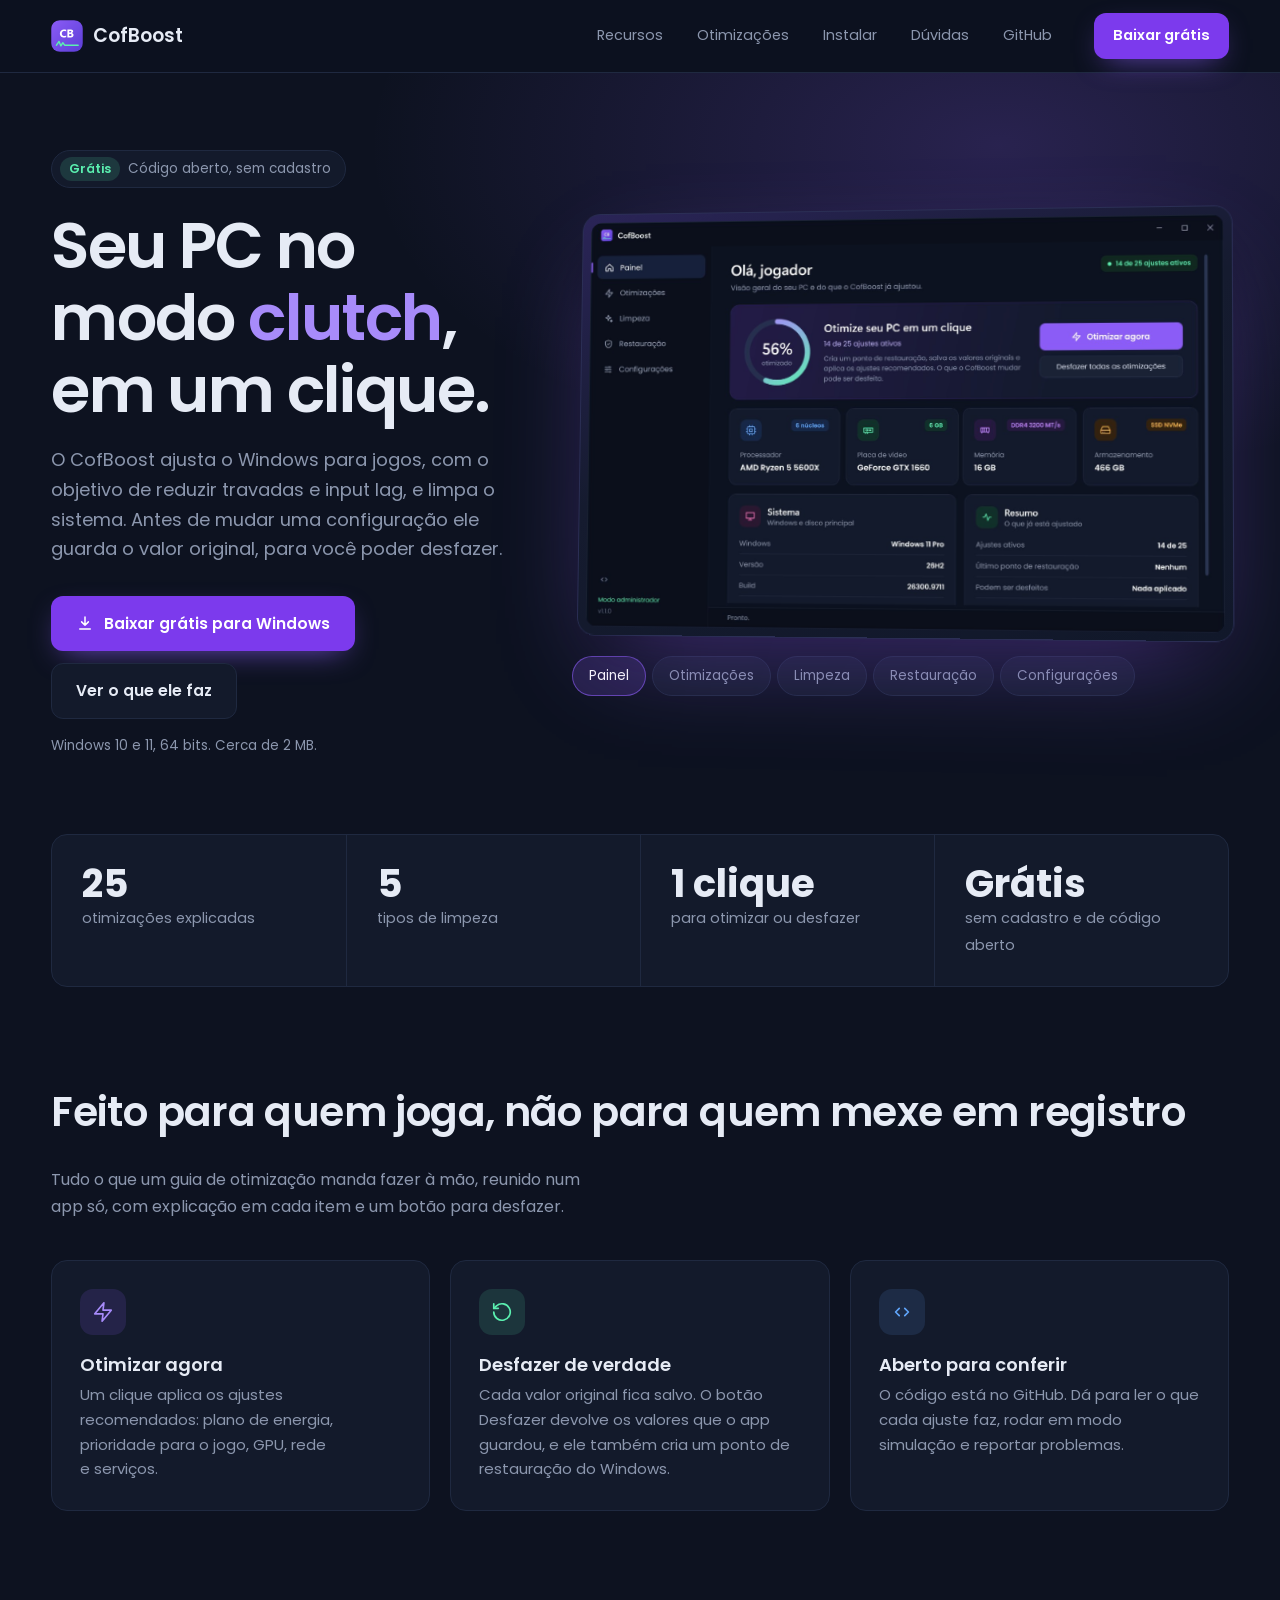
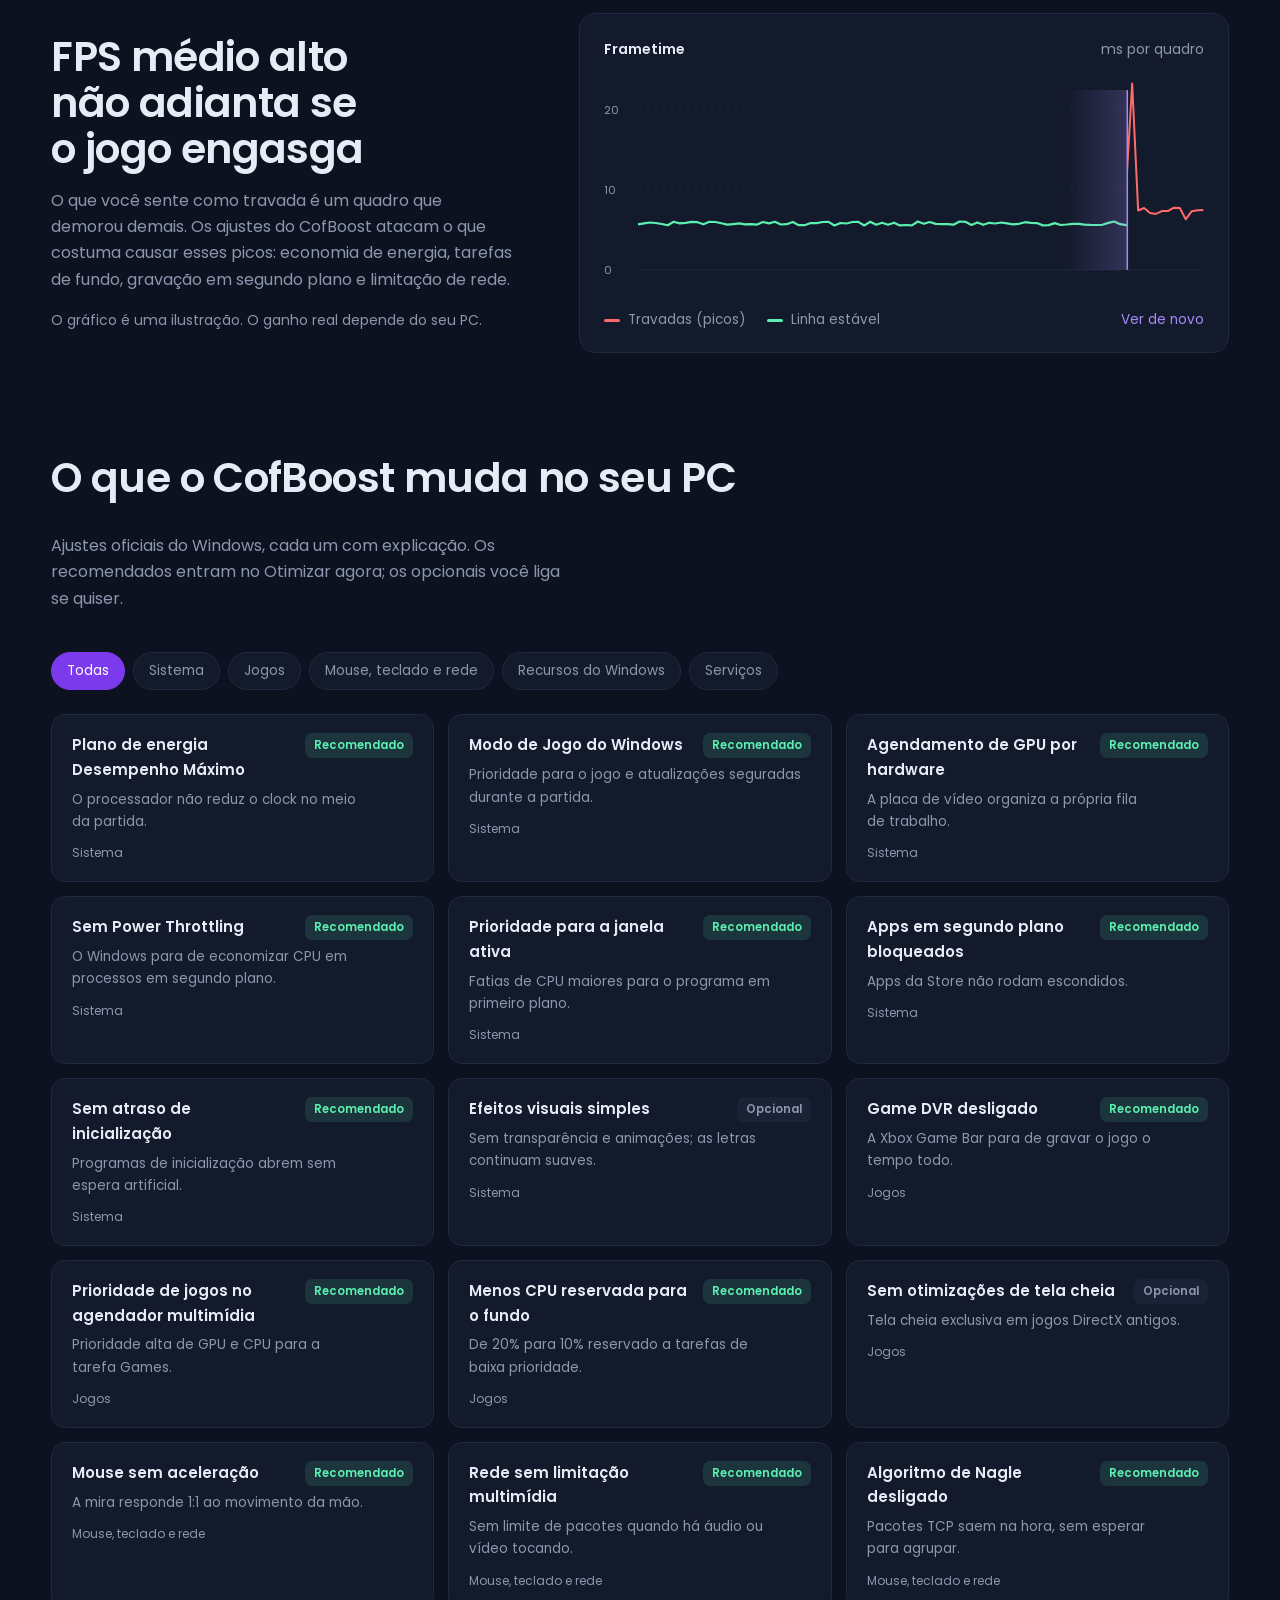
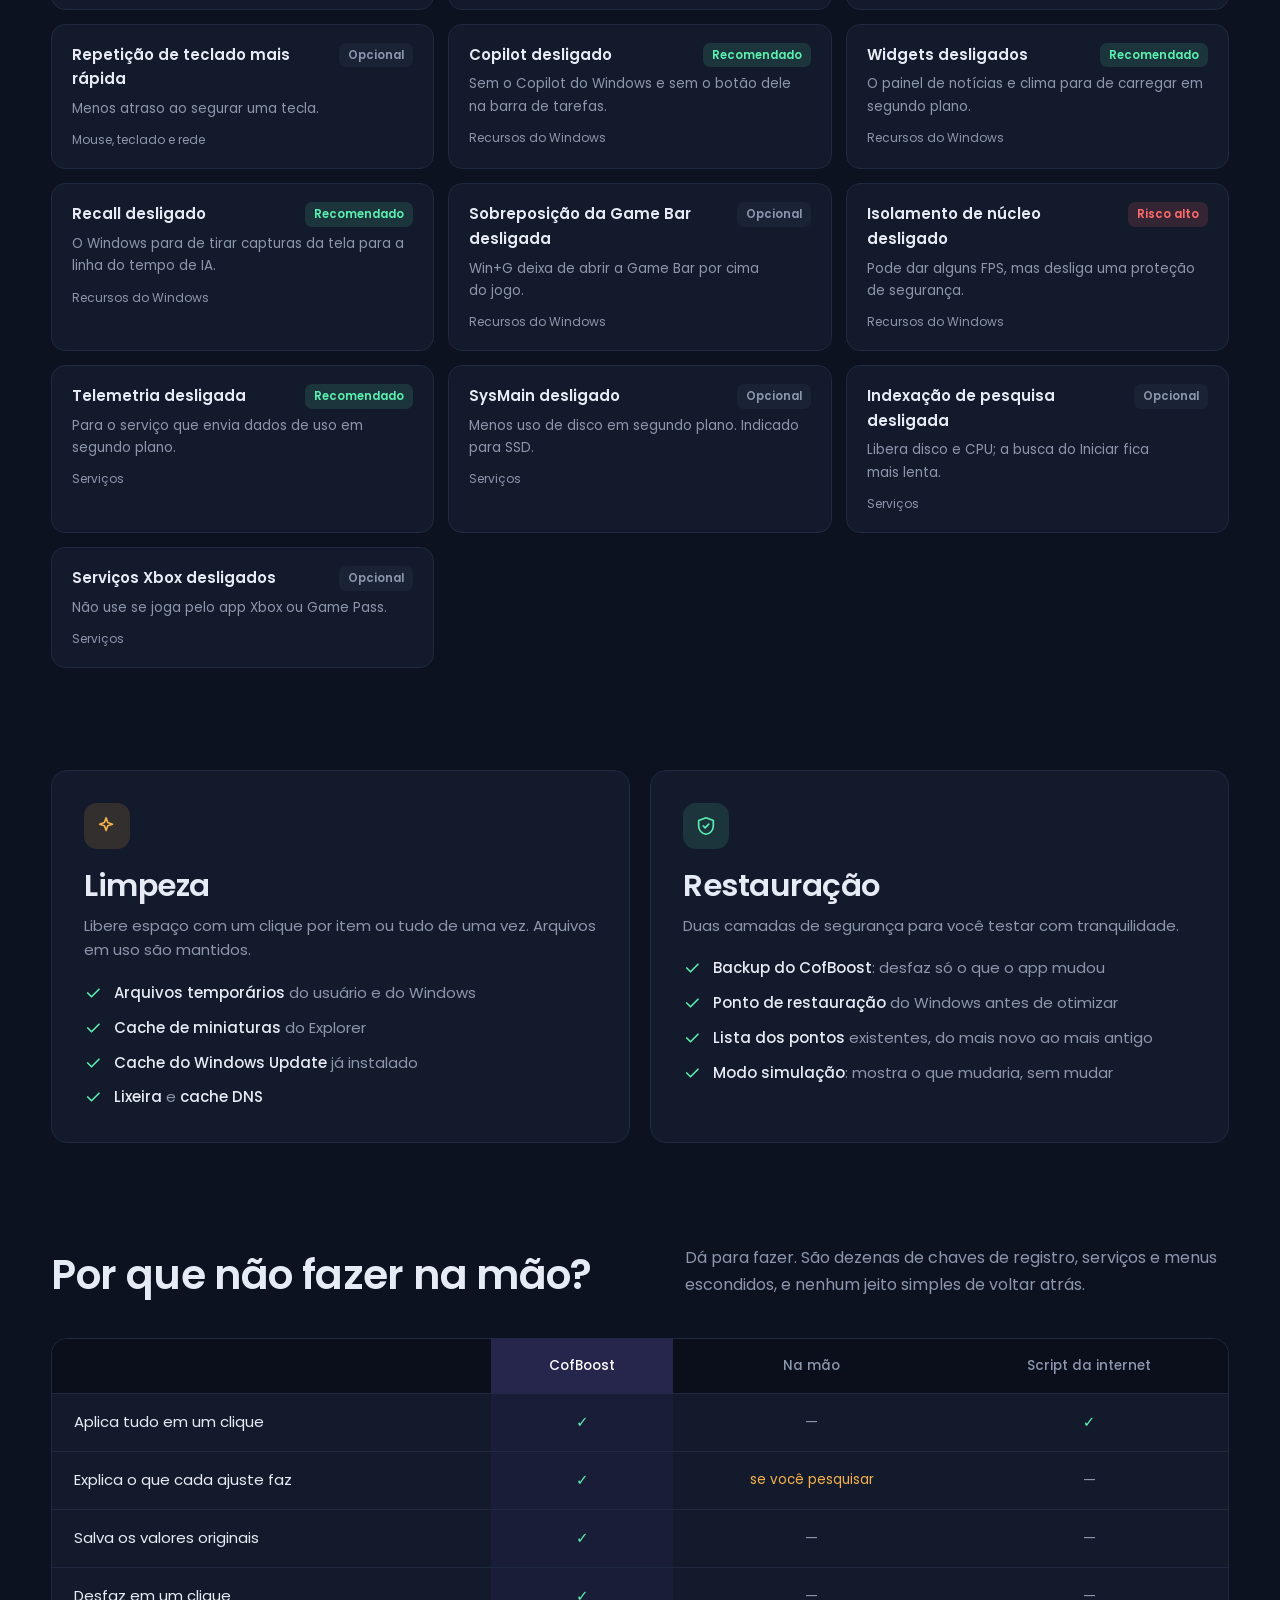
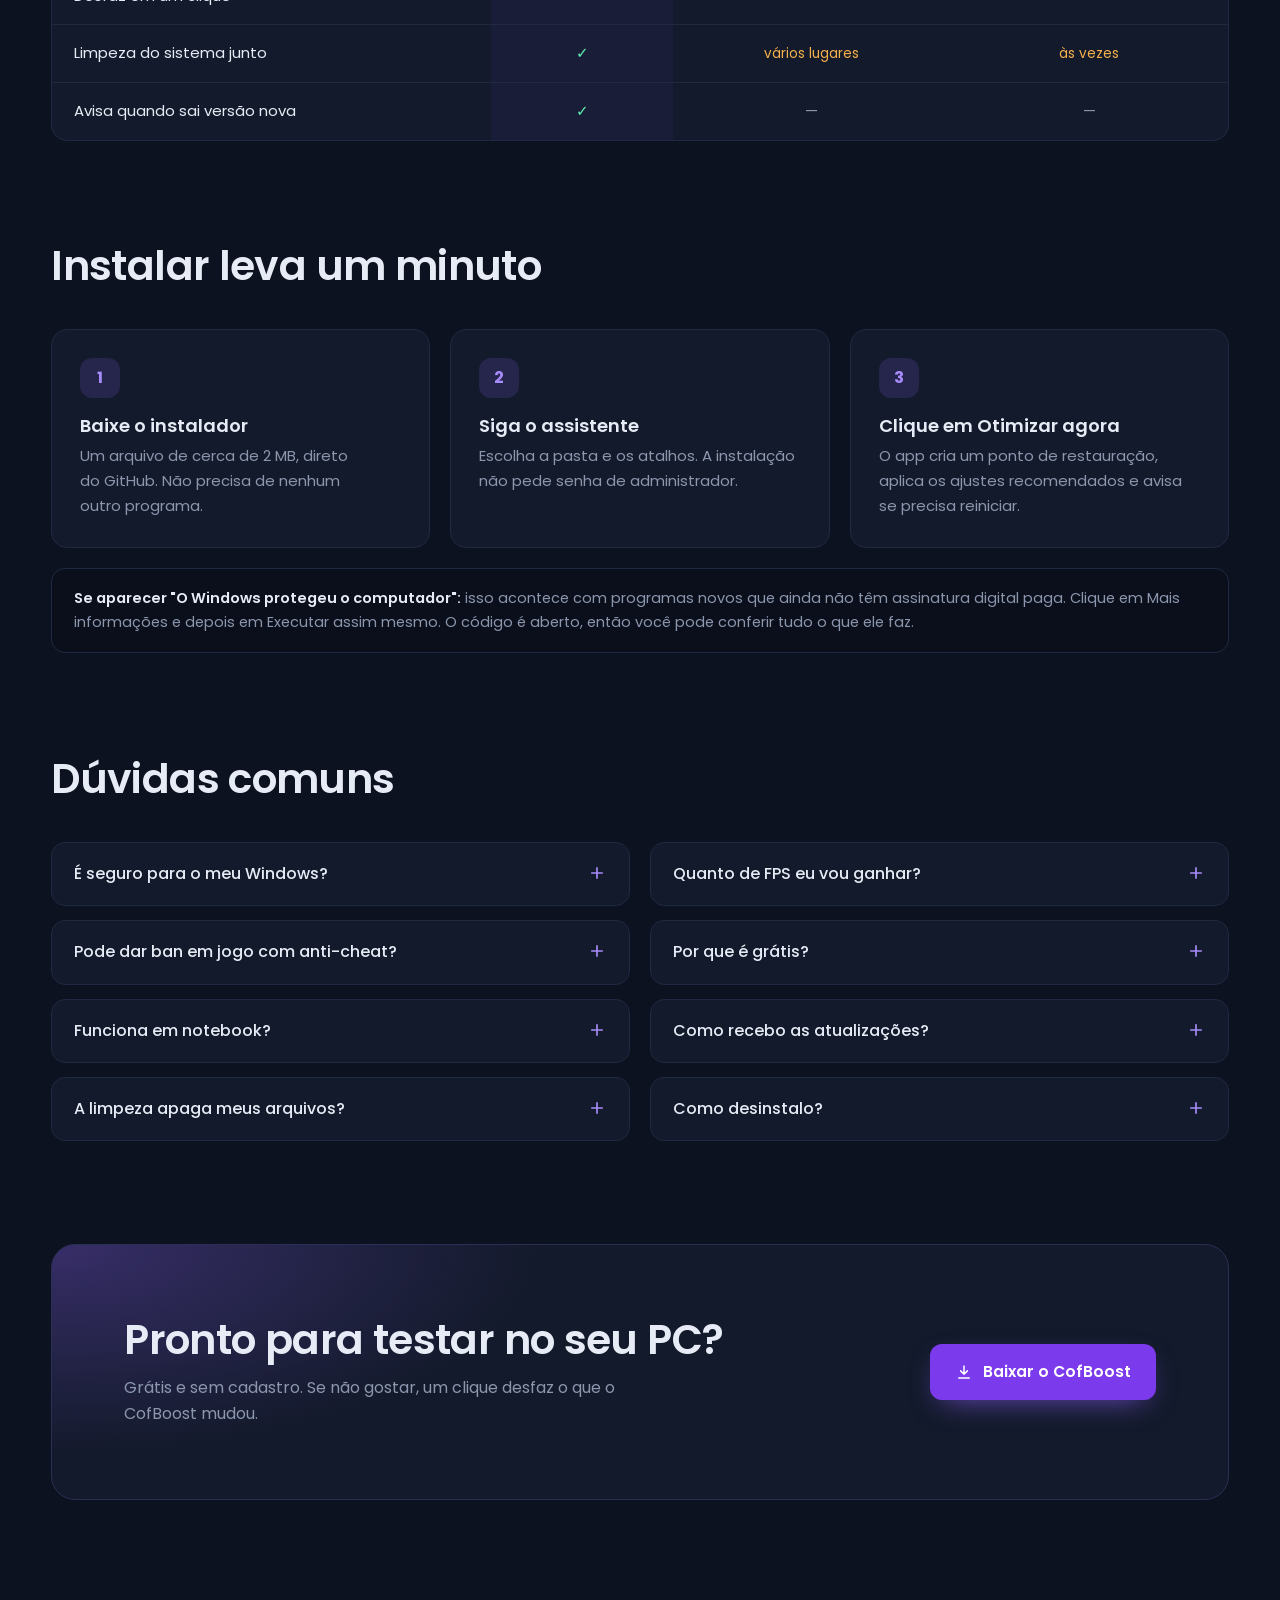
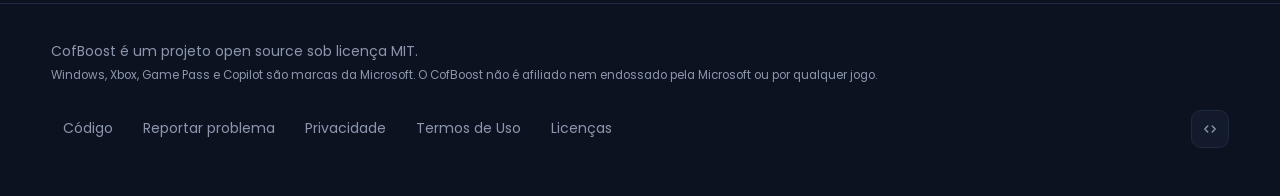
==== commit 8aaa3fcc: "Site: Google Analytics com consentimento (LGPD) GA4 só carrega depois de Aceitar; Recusar com o mesm" ====
--- a/site/index.html
+++ b/site/index.html
@@ -220,6 +220,8 @@
   .foot nav { display: flex; gap: 6px; flex-wrap: wrap; }
   .foot nav a { text-decoration: none; padding: 6px 12px; border-radius: 8px; }
   .foot nav a:hover { color: var(--ink); background: var(--panel); }
+  .linklike { background: none; border: 0; color: inherit; font: inherit; padding: 6px 12px; border-radius: 8px; cursor: pointer; }
+  .linklike:hover { color: var(--ink); background: var(--panel); }
   .social { display: flex; gap: 6px; }
   .social a { width: 38px; height: 38px; border-radius: 10px; display: grid; place-items: center; background: var(--panel); border: 1px solid var(--line); }
   .social a:hover { border-color: #2e3a5c; color: var(--ink); }
@@ -490,6 +492,7 @@
       <a href="privacidade.html">Privacidade</a>
       <a href="termos.html">Termos de Uso</a>
       <a href="licencas.html">Licenças</a>
+      <button type="button" class="js-cookie-prefs linklike" hidden>Preferências de cookies</button>
     </nav>
     <div class="social" id="social"></div>
   </div>
@@ -652,5 +655,6 @@
   menuBtn.addEventListener("click", () => menuBtn.setAttribute("aria-expanded", navLinks.classList.toggle("open")));
   navLinks.querySelectorAll("a").forEach((a) => a.addEventListener("click", () => { navLinks.classList.remove("open"); menuBtn.setAttribute("aria-expanded", false); }));
 </script>
+<script src="assets/consent.js" data-ga-id="" defer></script>
 </body>
 </html>
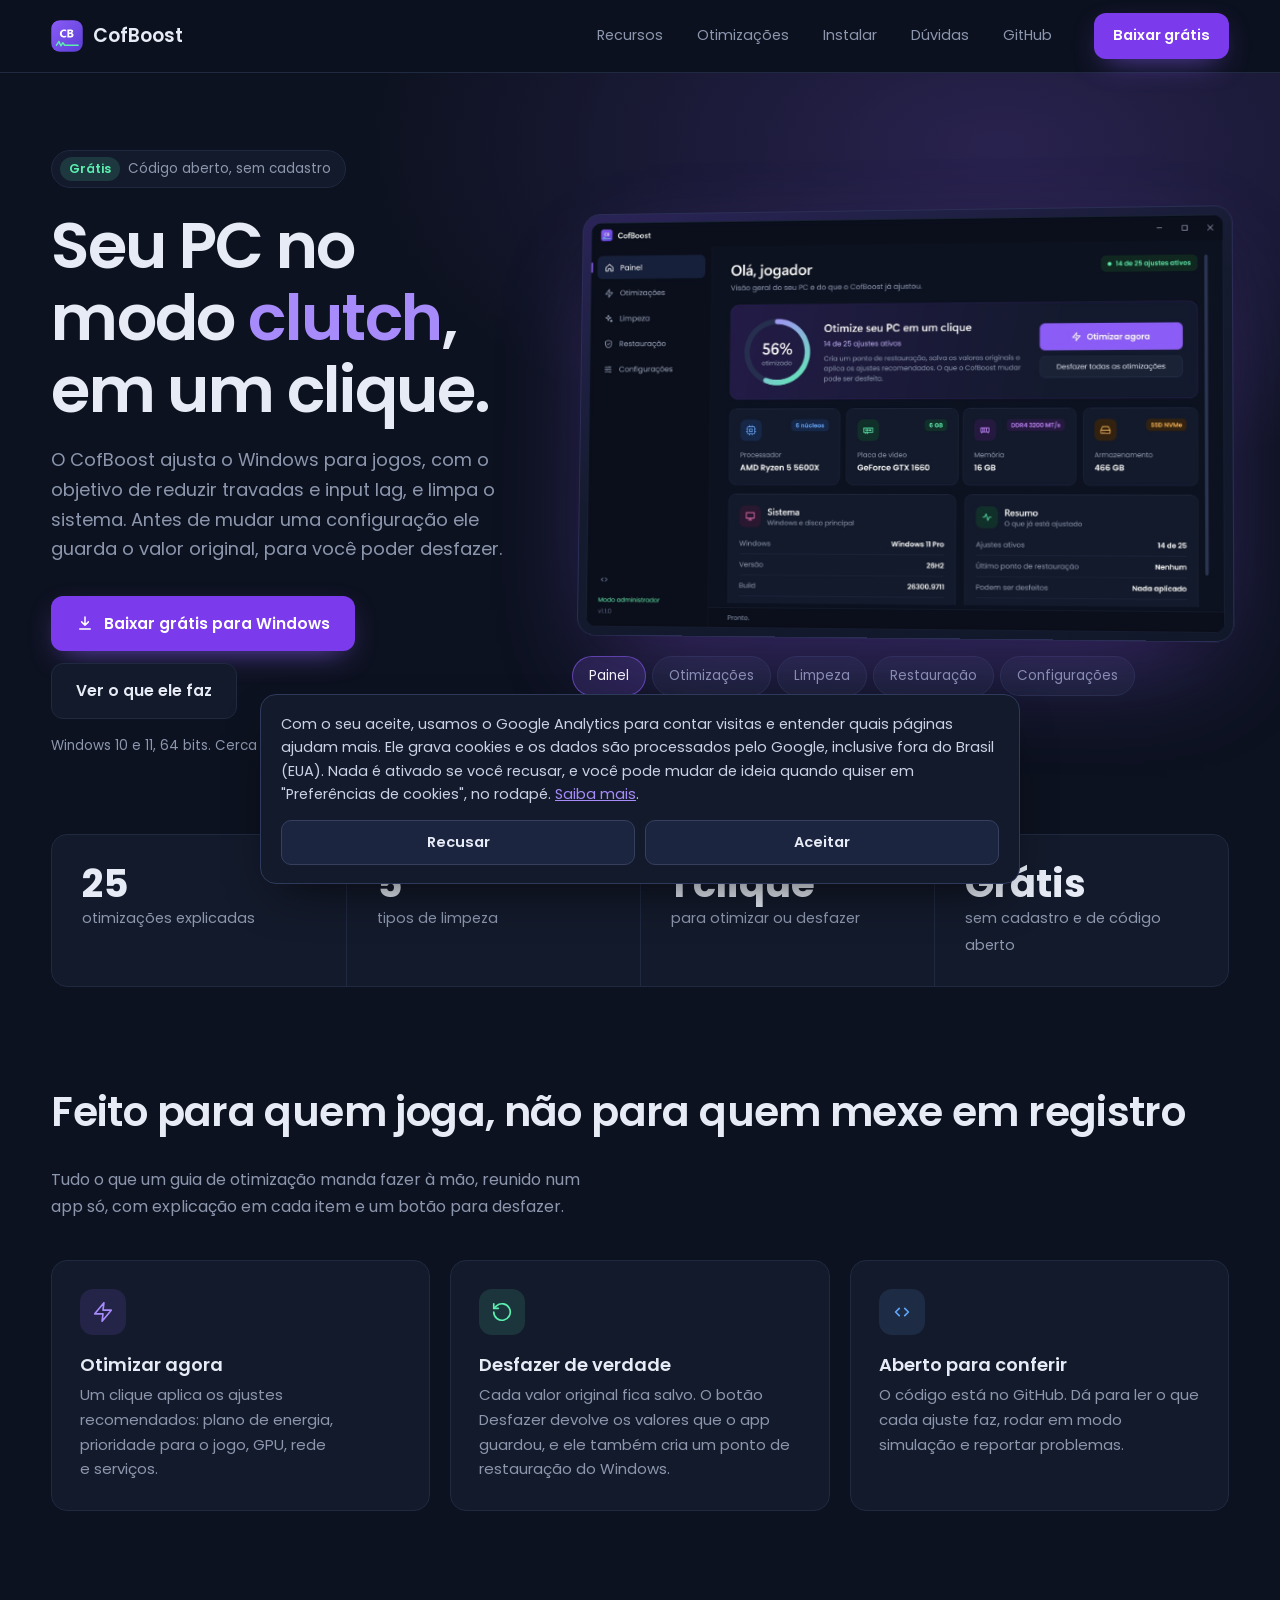
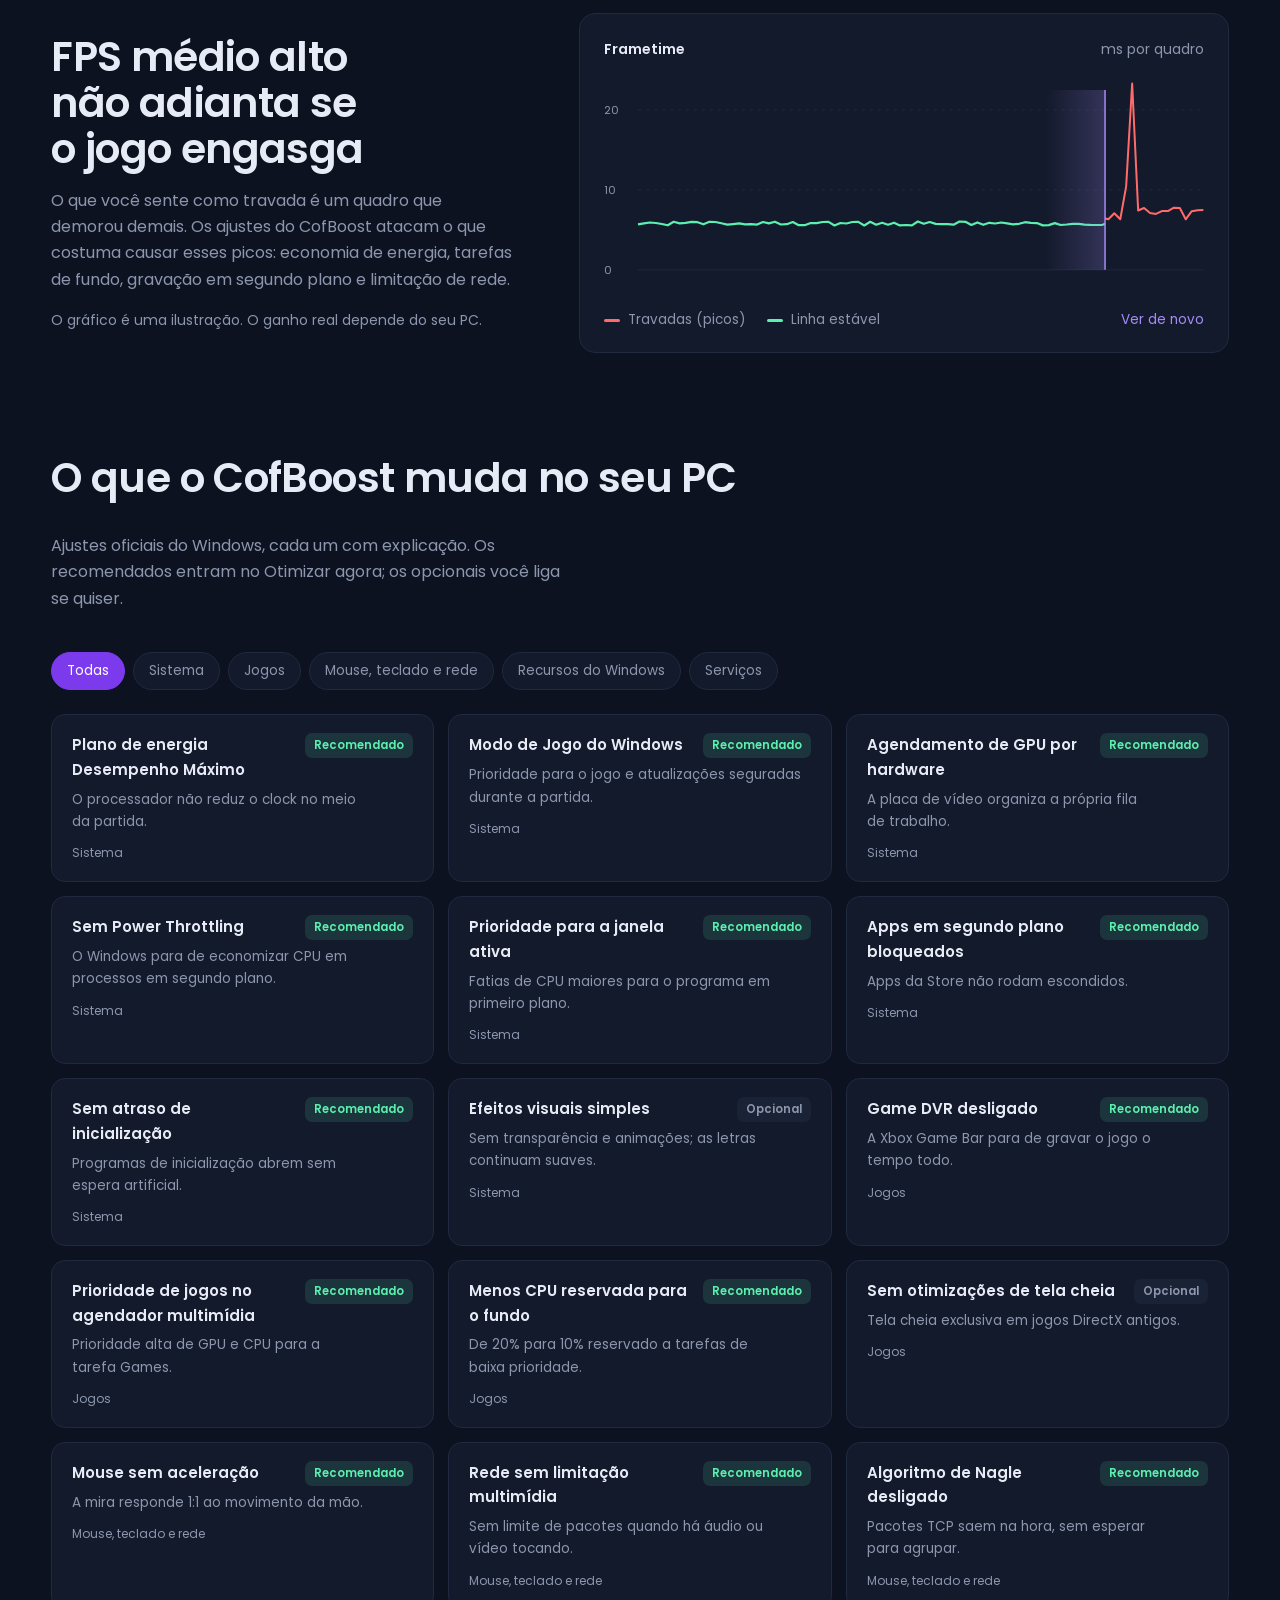
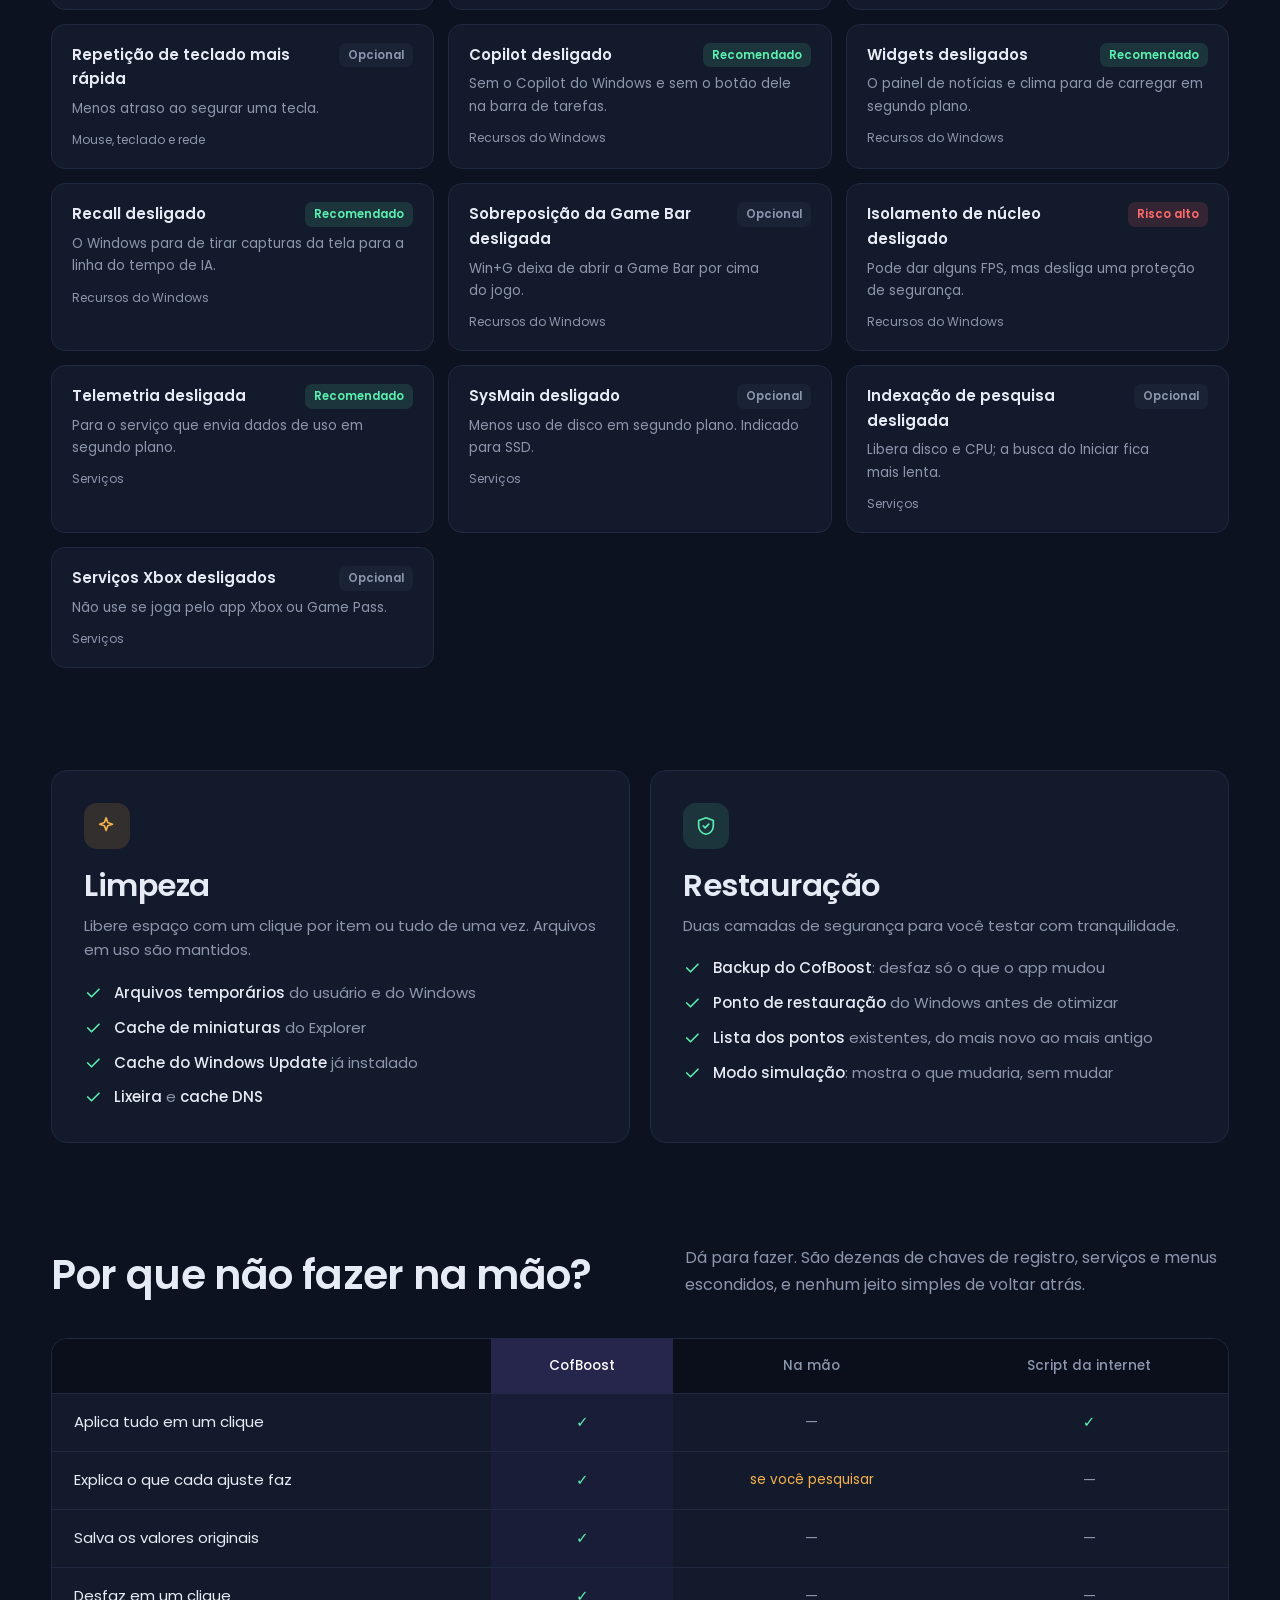
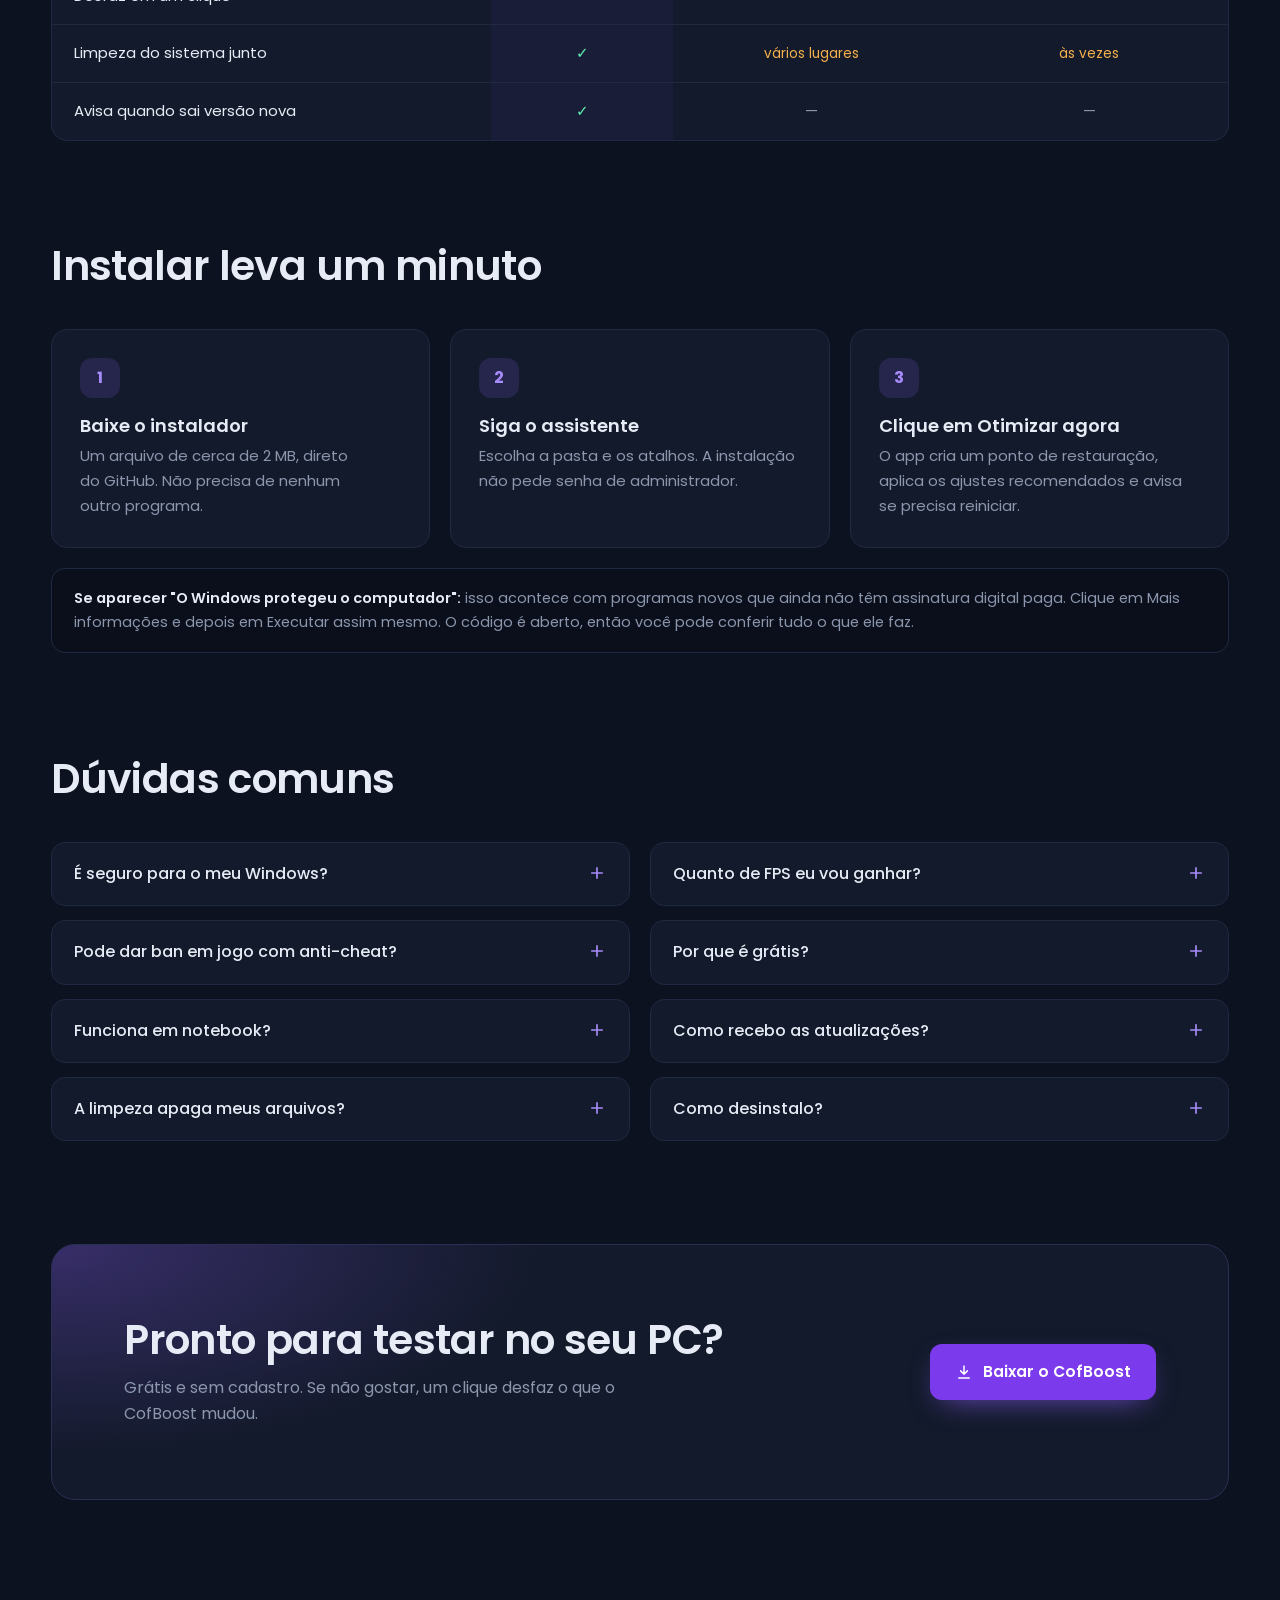
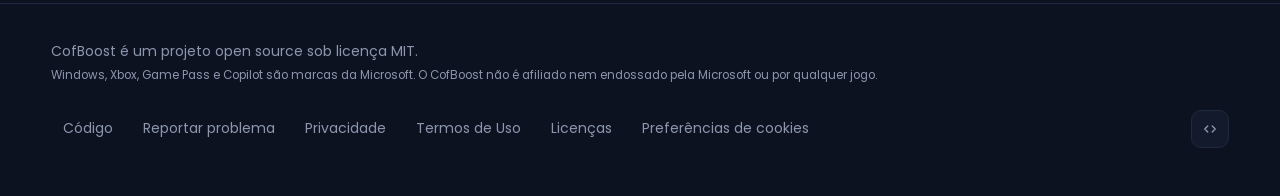
==== commit 91266de7: "Site: ativa o Google Analytics (G-Y3P20BKMM7), só após consentimento Co-Authored-By: Claude Opus 5.5" ====
--- a/site/index.html
+++ b/site/index.html
@@ -655,6 +655,6 @@
   menuBtn.addEventListener("click", () => menuBtn.setAttribute("aria-expanded", navLinks.classList.toggle("open")));
   navLinks.querySelectorAll("a").forEach((a) => a.addEventListener("click", () => { navLinks.classList.remove("open"); menuBtn.setAttribute("aria-expanded", false); }));
 </script>
-<script src="assets/consent.js" data-ga-id="" defer></script>
+<script src="assets/consent.js" data-ga-id="G-Y3P20BKMM7" defer></script>
 </body>
 </html>
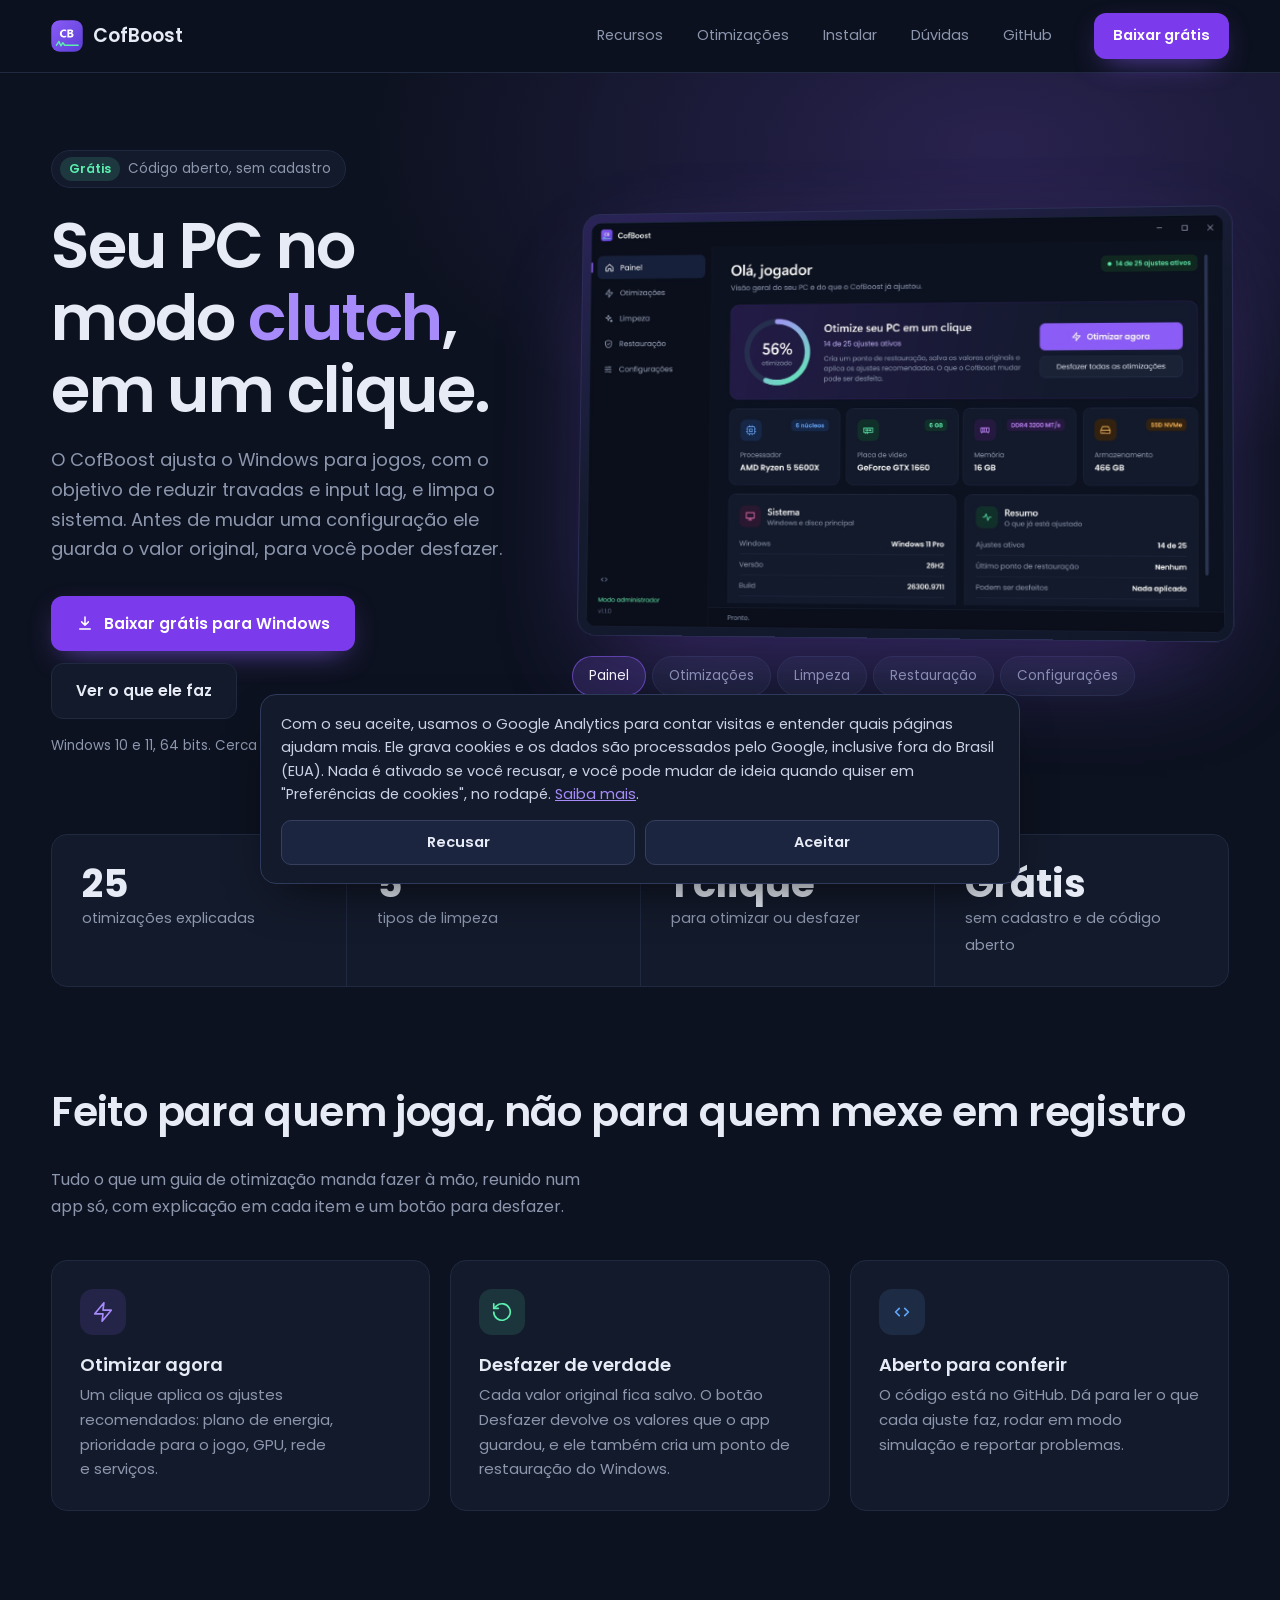
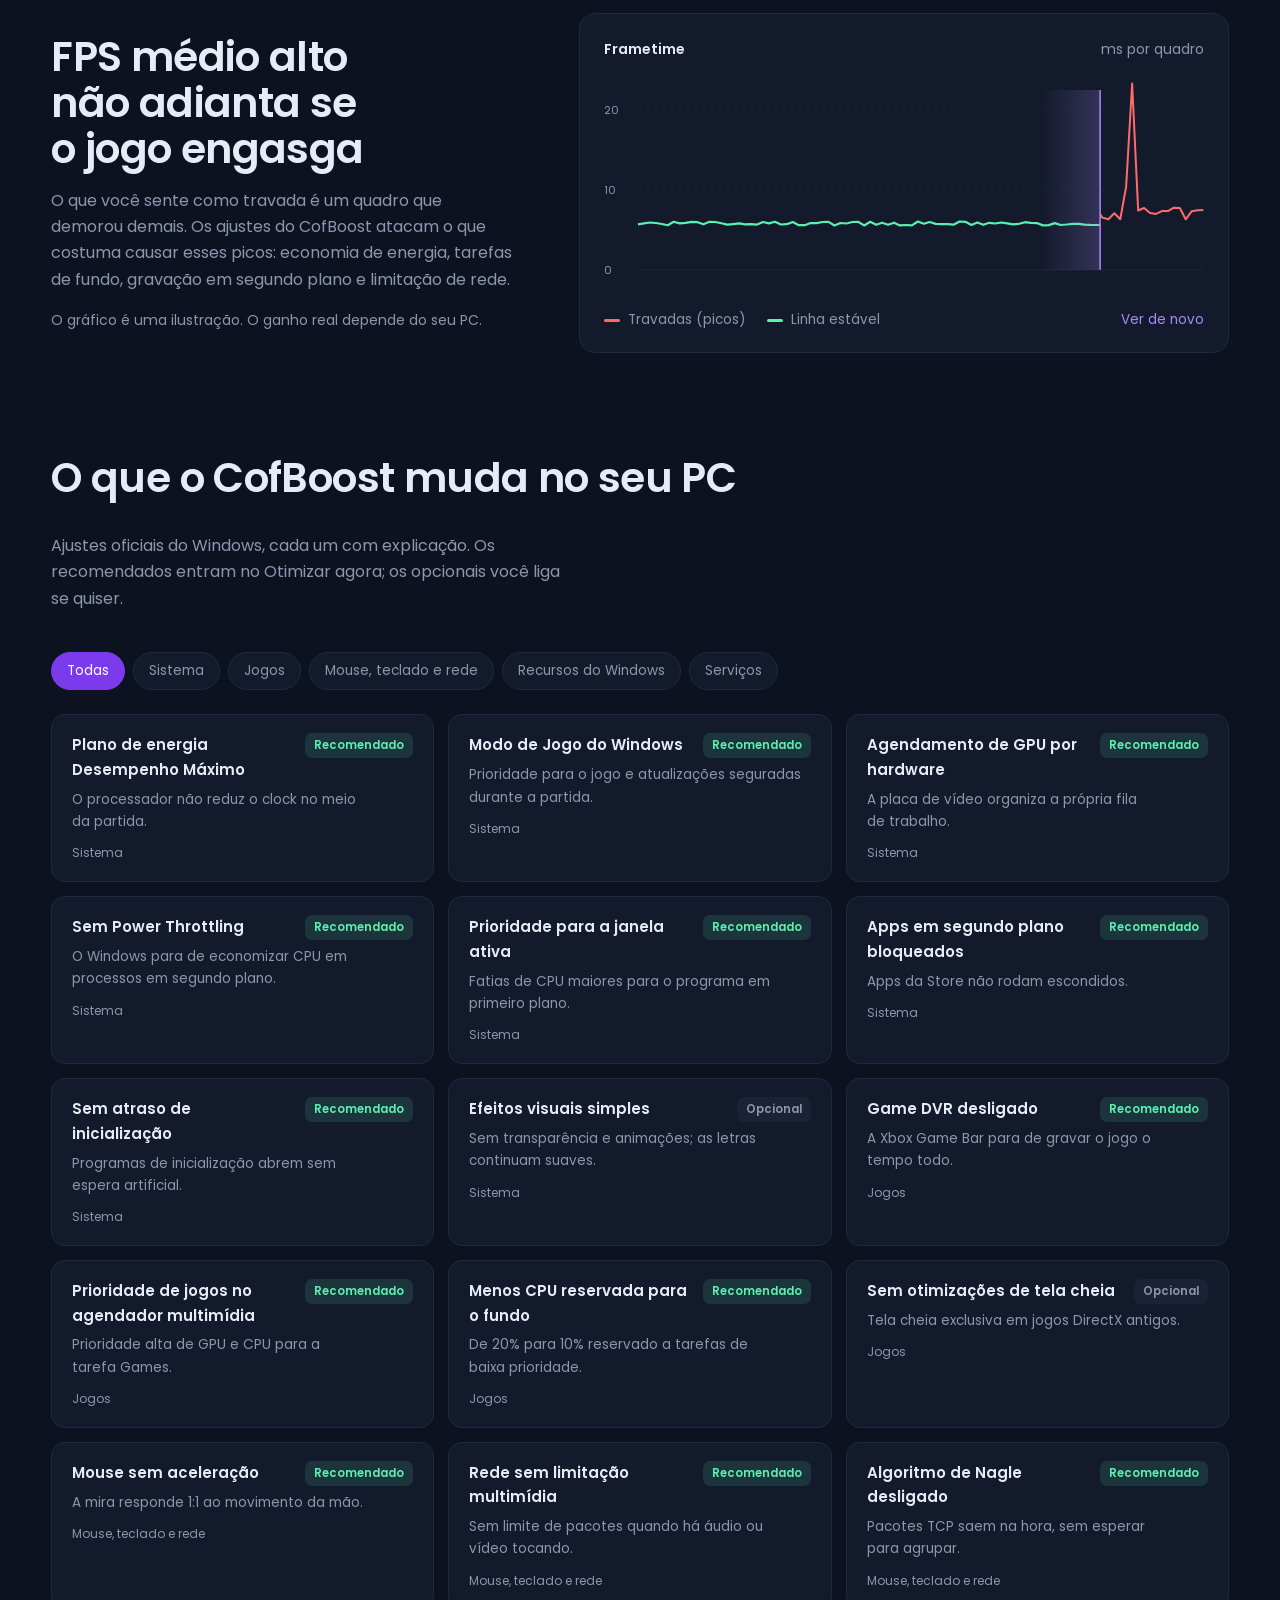
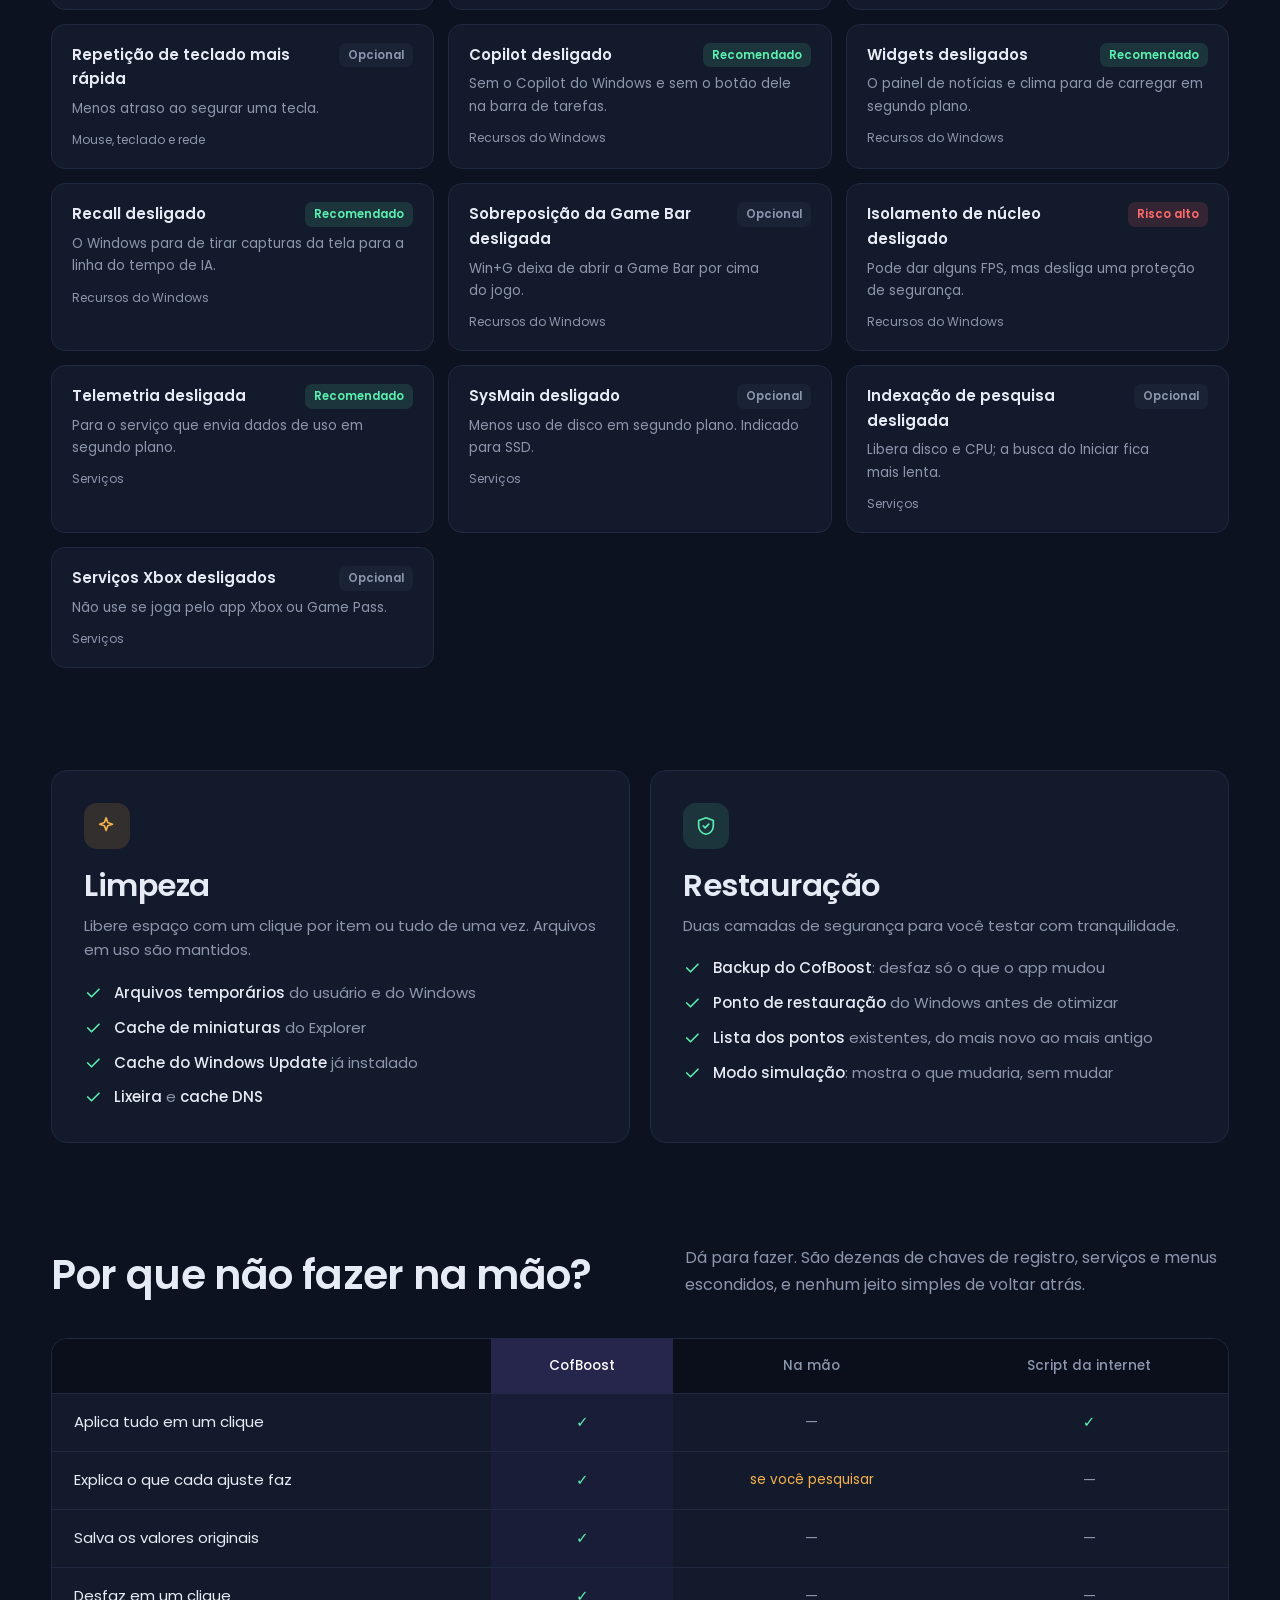
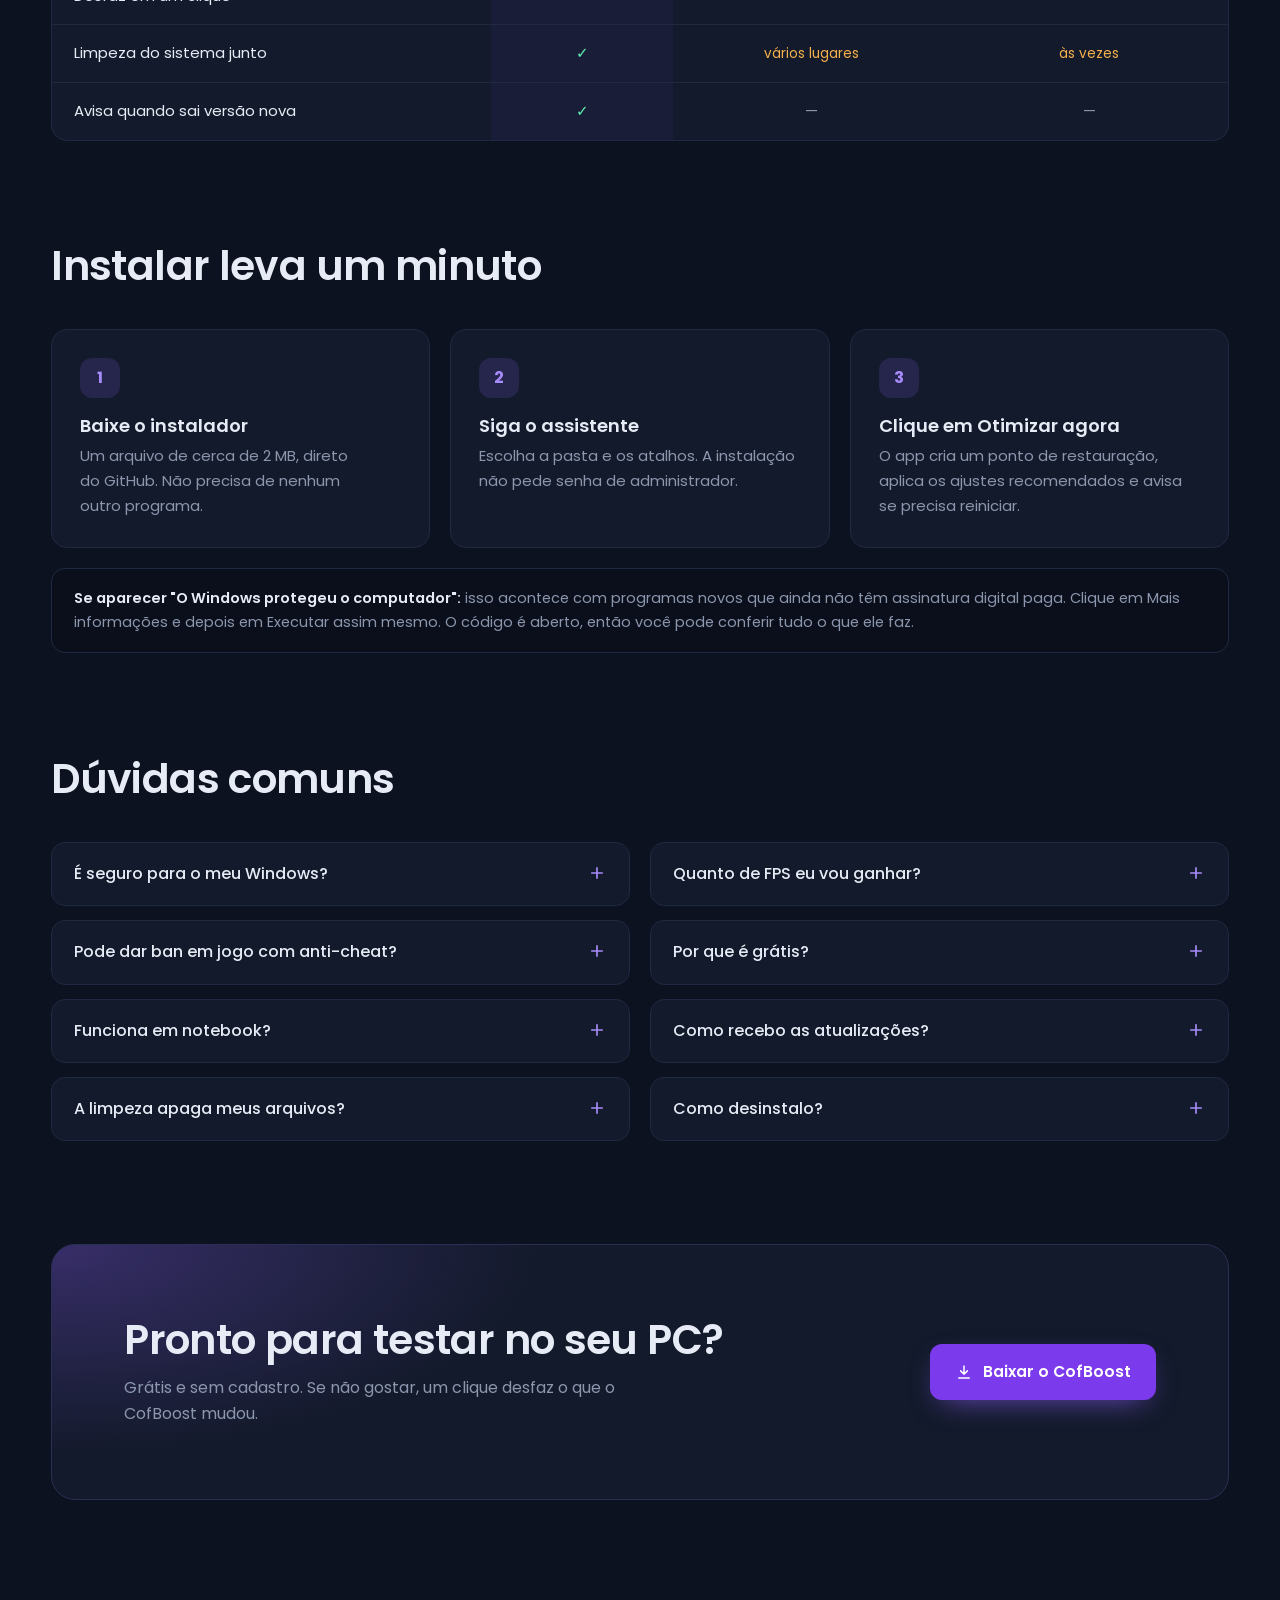
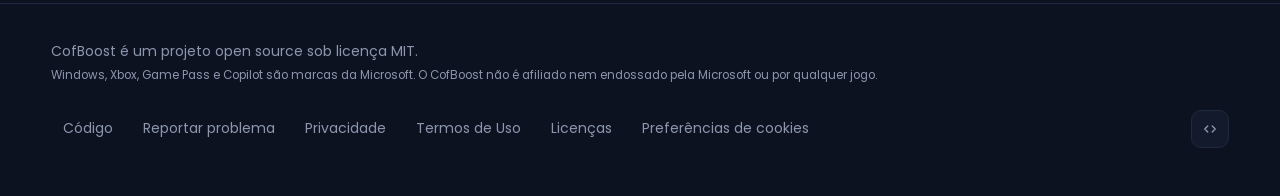
==== commit 2e18f73f: "Repositório renomeado para freitasscaio/cofboost Atualizador, links do app, instalador, site e READM" ====
--- a/site/index.html
+++ b/site/index.html
@@ -501,8 +501,8 @@
 <script>
   // ===================== CONFIGURAÇÃO: edite aqui =====================
   const CONFIG = {
-    repo: "https://github.com/freitasscaio/overclutch",
-    download: "https://github.com/freitasscaio/overclutch/releases/latest/download/CofBoost-Setup.exe",
+    repo: "https://github.com/freitasscaio/cofboost",
+    download: "https://github.com/freitasscaio/cofboost/releases/latest/download/CofBoost-Setup.exe",
     // Redes sociais: link vazio = ícone escondido.
     instagram: "",
     youtube: "",
